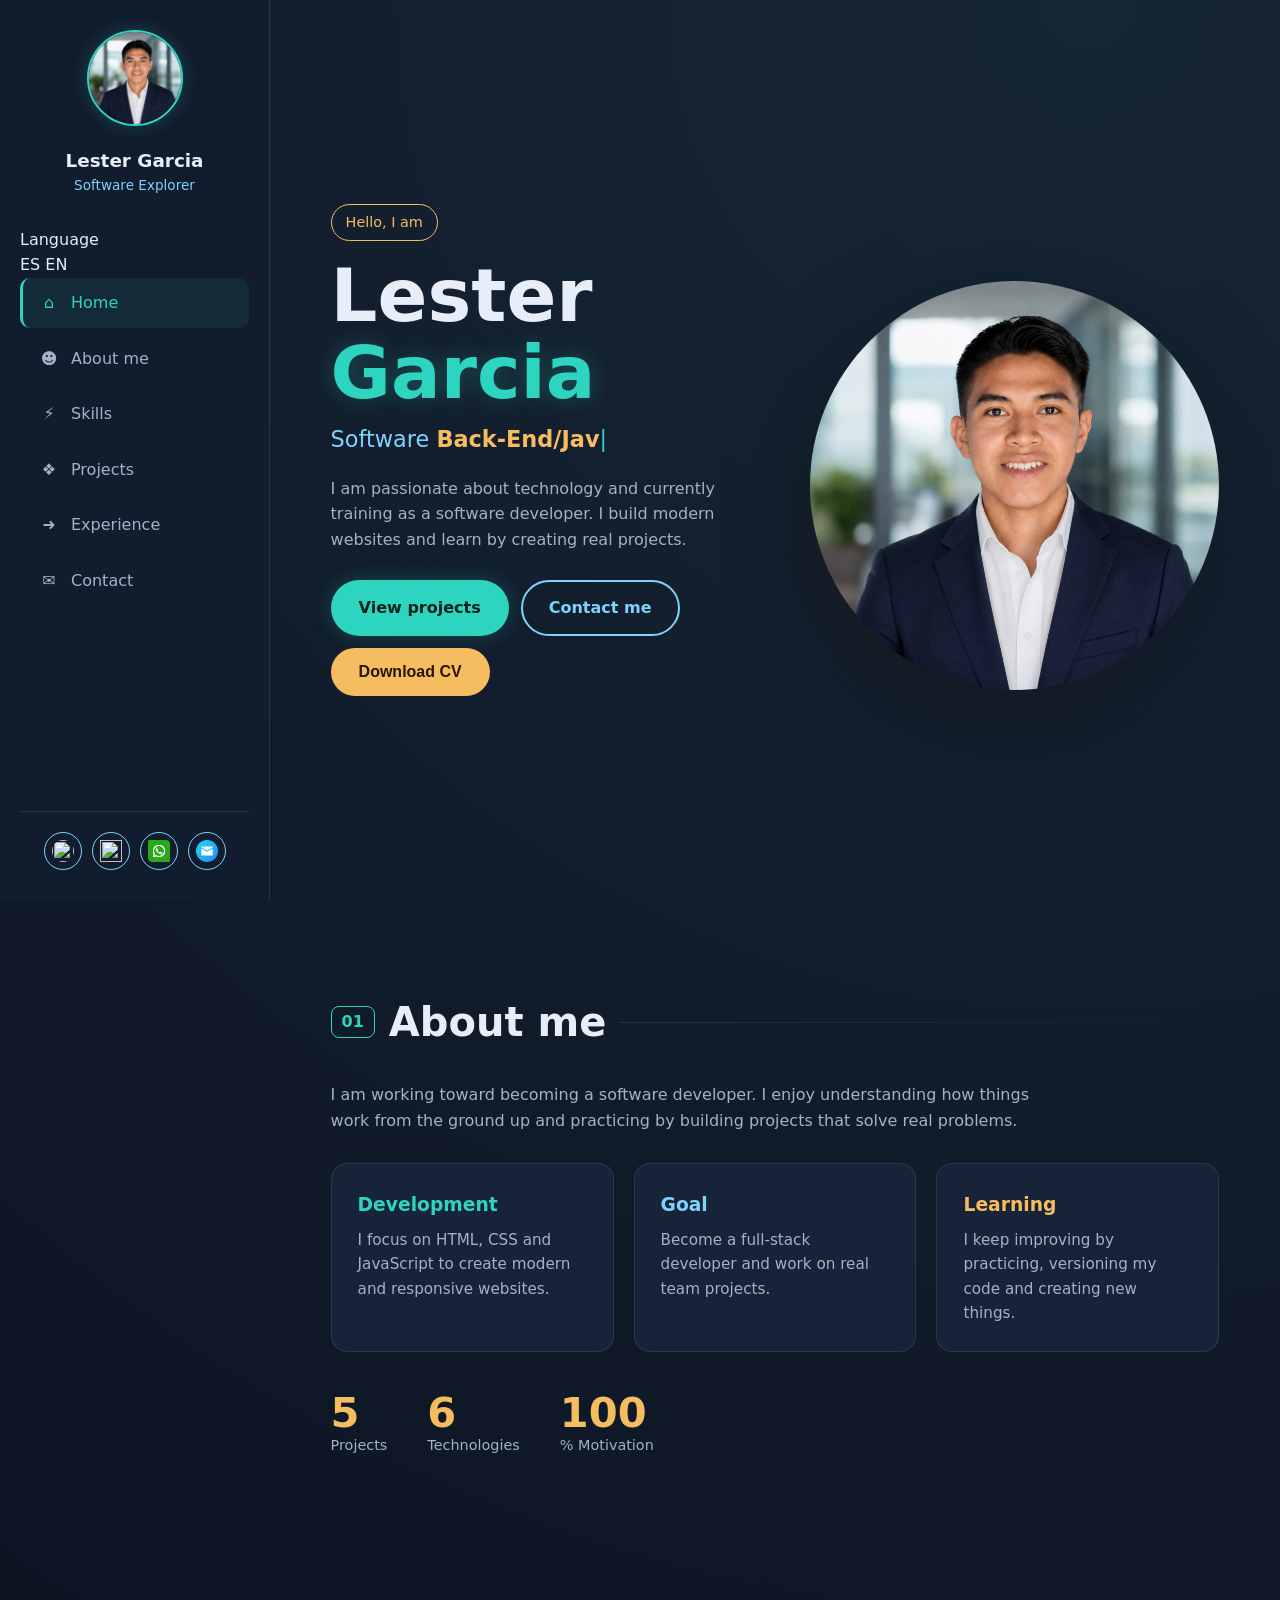
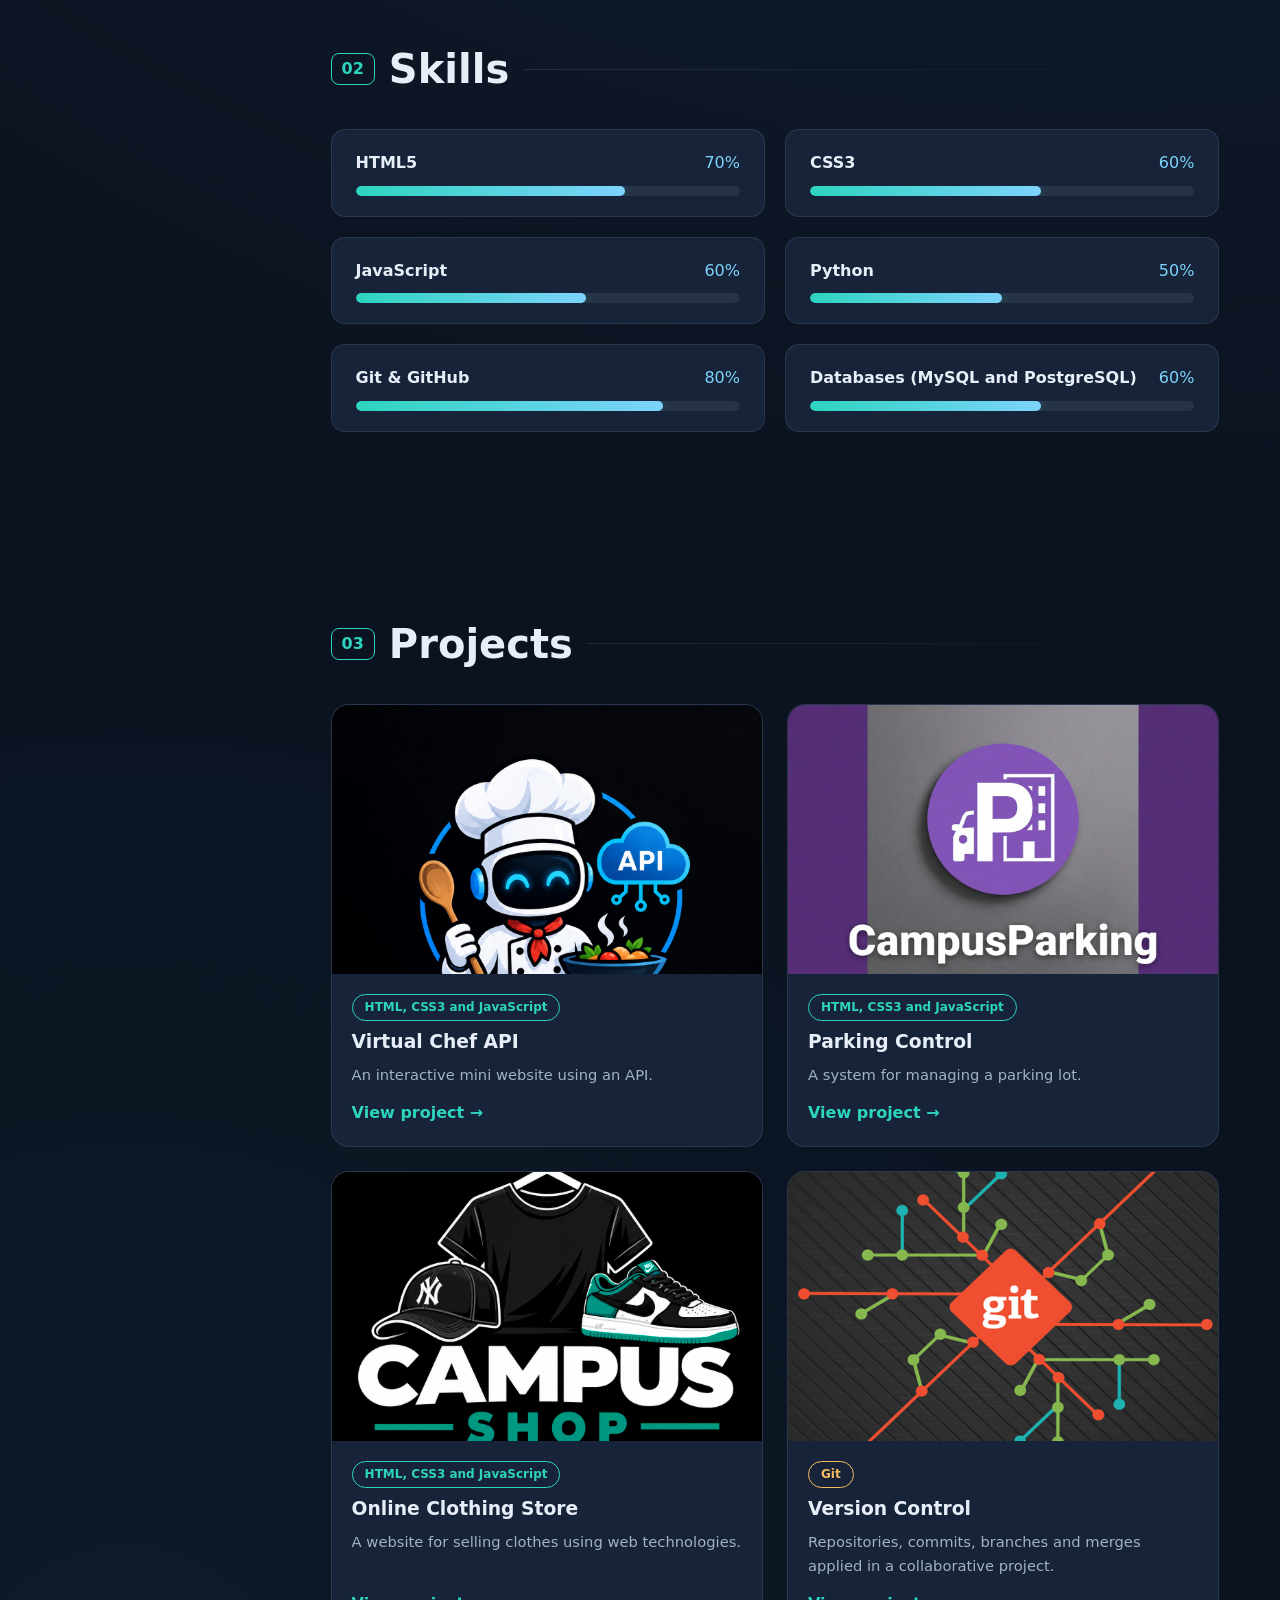
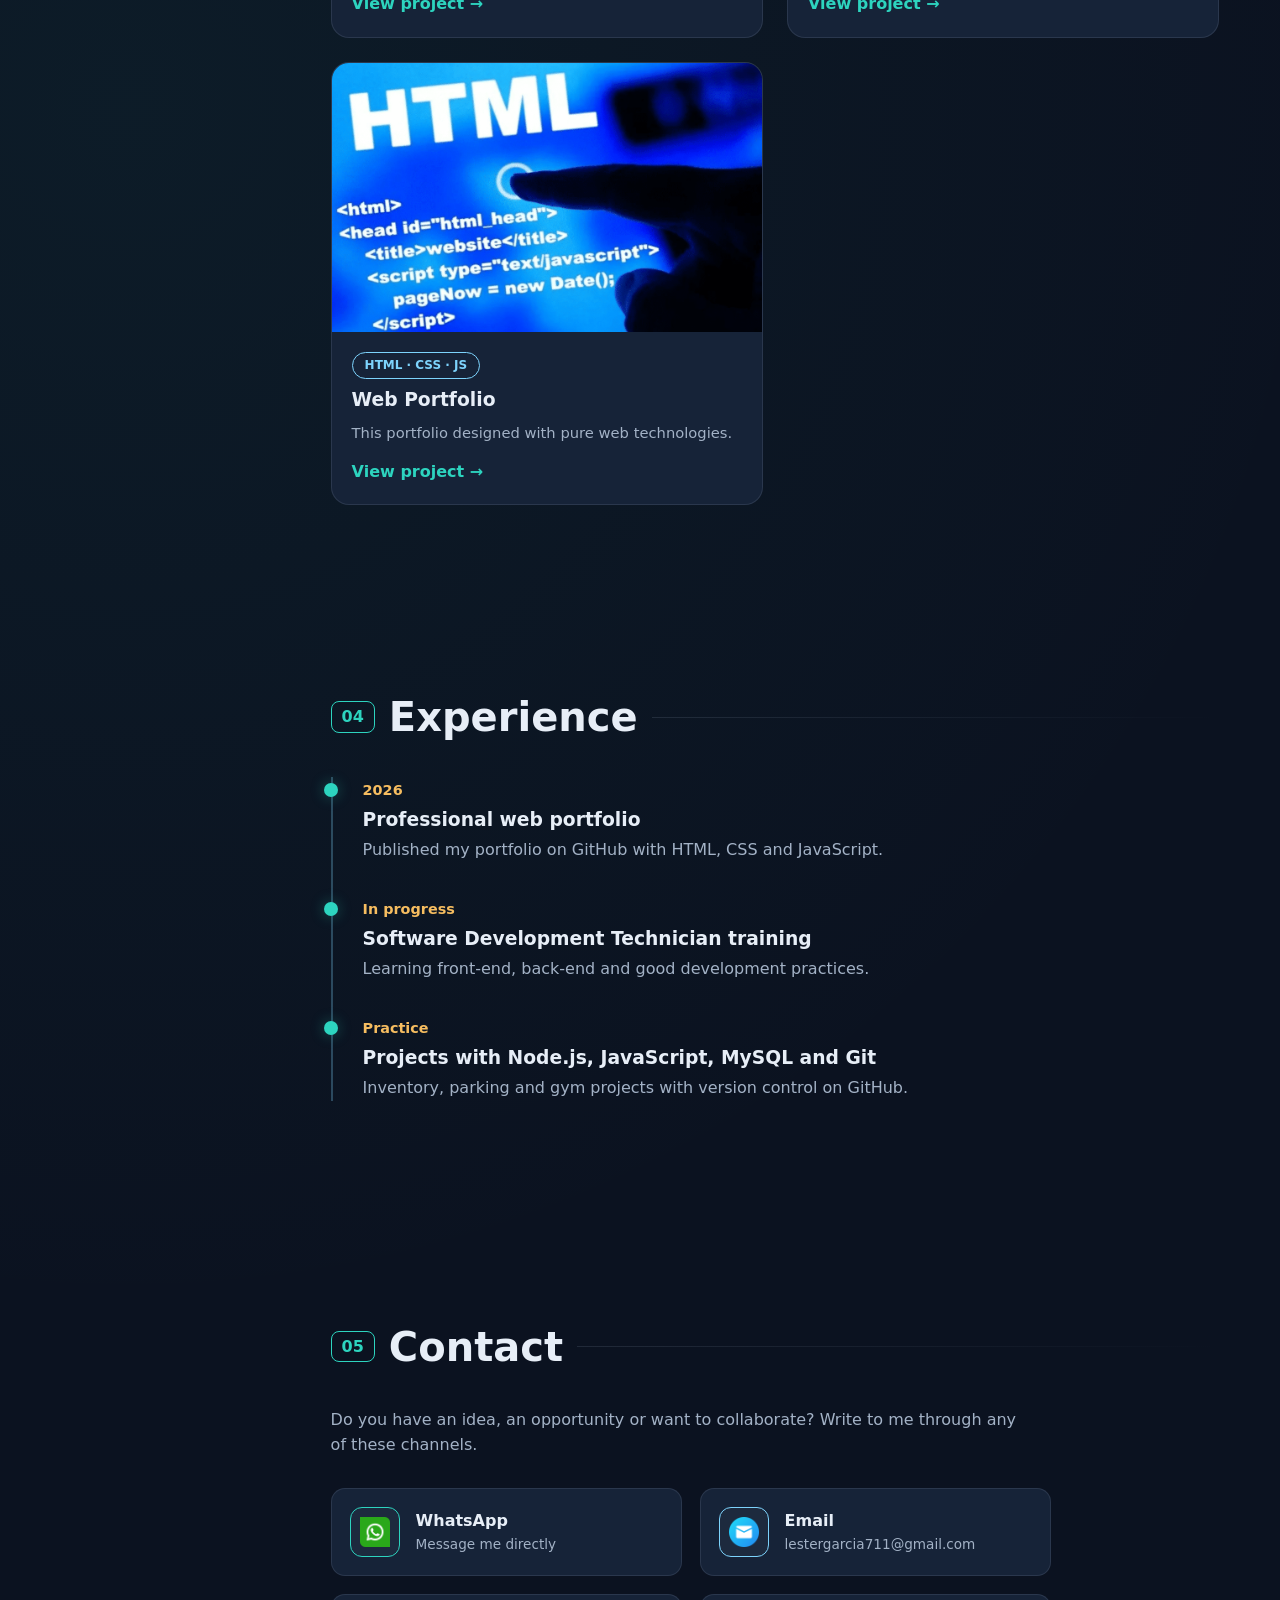
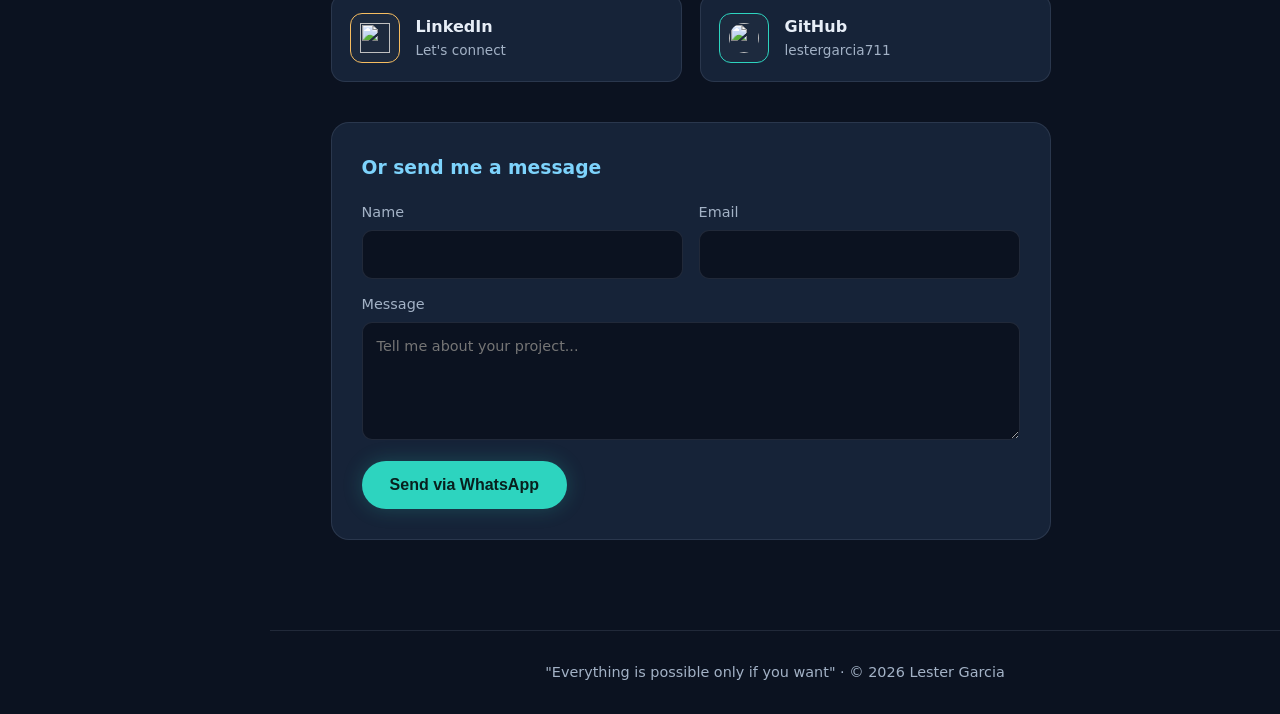
==== index-en.html @ 9b894c91 "feat: add English portfolio version" ====
<!DOCTYPE html>
<html lang="en">
<head>
  <meta charset="UTF-8">
  <meta name="viewport" content="width=device-width, initial-scale=1.0">
  <title>Lester Garcia | Software Developer</title>
  <meta name="description" content="Lester Garcia's portfolio: software developer in training. Projects with Python, HTML, CSS, JavaScript and Git.">
  <meta name="theme-color" content="#0b1220">
  <link rel="icon" href="data:image/svg+xml,<svg xmlns='http://www.w3.org/2000/svg' viewBox='0 0 100 100'><text y='.9em' font-size='90'>👨‍💻</text></svg>">
  <link rel="stylesheet" href="css/styles.css">
</head>
<body>

<!-- Mobile top bar -->
<div class="topbar">
  <strong>Lester<span>.</span>dev</strong>
  <button id="menuBtn" aria-label="Open menu" aria-expanded="false">☰</button>
</div>

<!-- Sidebar navigation -->
<aside class="sidebar" id="sidebar">
  <div class="brand">
    <img src="img/perfil.jpeg" alt="Lester Garcia">
    <h2>Lester Garcia</h2>
    <p>Software Explorer</p>
  </div>

  <!-- Allows visitors to switch between the Spanish and English versions -->
  <div class="language-switcher" aria-label="Language selector">
    <span class="language-label">Language</span>
    <div class="language-options">
      <a href="index.html">ES</a>
      <a href="index-en.html" aria-current="page">EN</a>
    </div>
  </div>

  <nav id="nav">
    <a href="#home"><i>⌂</i>Home</a>
    <a href="#about"><i>☻</i>About me</a>
    <a href="#skills"><i>⚡</i>Skills</a>
    <a href="#projects"><i>❖</i>Projects</a>
    <a href="#journey"><i>➜</i>Experience</a>
    <a href="#contact"><i>✉</i>Contact</a>
  </nav>

  <div class="side-social">
    <a data-link="gh" target="_blank" rel="noopener" aria-label="GitHub"><img src="img/github.png" alt=""></a>
    <a data-link="li" target="_blank" rel="noopener" aria-label="LinkedIn"><img src="img/linkedin.png" alt=""></a>
    <a data-link="wa" target="_blank" rel="noopener" aria-label="WhatsApp"><img src="img/whatsapp.png" alt=""></a>
    <a data-link="mail" aria-label="Email"><img src="img/email.png" alt=""></a>
  </div>
</aside>

<main>

<!-- Hero section -->
<section id="home" class="hero">
  <div class="hero-text reveal">
    <span class="tag">Hello, I am</span>
    <h1>Lester <em>Garcia</em></h1>
    <p class="role">Software <b id="typed"></b><span class="cursor">|</span></p>
    <p class="lead">I am passionate about technology and currently training as a software developer. I build modern websites and learn by creating real projects.</p>
    <div class="cta">
      <a href="#projects" class="btn btn-green">View projects</a>
      <a href="#contact" class="btn btn-ghost">Contact me</a>
      <button type="button" class="btn btn-orange" id="cvPreviewBtn">Download CV</button>
    </div>
  </div>
  <div class="hero-photo reveal">
    <div class="glow"></div>
    <img src="img/perfil.jpeg" alt="Photo of Lester Garcia">
  </div>
</section>

<!-- About section -->
<section id="about">
  <h2 class="title"><span>01</span> About me</h2>
  <p class="intro reveal">I am working toward becoming a software developer. I enjoy understanding how things work from the ground up and practicing by building projects that solve real problems.</p>
  <div class="cards">
    <article class="card reveal"><h3 class="g">Development</h3><p>I focus on HTML, CSS and JavaScript to create modern and responsive websites.</p></article>
    <article class="card reveal"><h3 class="b">Goal</h3><p>Become a full-stack developer and work on real team projects.</p></article>
    <article class="card reveal"><h3 class="o">Learning</h3><p>I keep improving by practicing, versioning my code and creating new things.</p></article>
  </div>
  <div class="stats reveal">
    <div><b data-count="5">0</b><span>Projects</span></div>
    <div><b data-count="6">0</b><span>Technologies</span></div>
    <div><b data-count="100">0</b><span>% Motivation</span></div>
  </div>
</section>

<!-- Skills section -->
<section id="skills">
  <h2 class="title"><span>02</span> Skills</h2>
  <div class="skills">
    <div class="skill reveal" data-level="70"><div class="s-top"><b>HTML5</b><span>70%</span></div><div class="bar"><i></i></div></div>
    <div class="skill reveal" data-level="60"><div class="s-top"><b>CSS3</b><span>60%</span></div><div class="bar"><i></i></div></div>
    <div class="skill reveal" data-level="60"><div class="s-top"><b>JavaScript</b><span>60%</span></div><div class="bar"><i></i></div></div>
    <div class="skill reveal" data-level="50"><div class="s-top"><b>Python</b><span>50%</span></div><div class="bar"><i></i></div></div>
    <div class="skill reveal" data-level="80"><div class="s-top"><b>Git &amp; GitHub</b><span>80%</span></div><div class="bar"><i></i></div></div>
    <div class="skill reveal" data-level="60"><div class="s-top"><b>Databases (MySQL and PostgreSQL)</b><span>60%</span></div><div class="bar"><i></i></div></div>
  </div>
</section>

<!-- Projects section -->
<section id="projects">
  <h2 class="title"><span>03</span> Projects</h2>
  <div class="projects">
    <a class="project project-featured reveal" href="https://chef-virtual-con-api.vercel.app/" target="_blank" rel="noopener">
      <div class="p-img"><img src="img/api-recetas.png" alt="Virtual chef connected to a recipe API" loading="lazy"></div>
      <div class="p-body"><span class="pill g">HTML, CSS3 and JavaScript</span><h3>Virtual Chef API</h3><p>An interactive mini website using an API.</p><em>View project →</em></div>
    </a>
    <a class="project reveal" href="https://sistema-campus-parking.vercel.app/" target="_blank" rel="noopener">
      <div class="p-img"><img src="img/campus-parking.png" alt="Parking management system" loading="lazy" style="filter:hue-rotate(60deg)"></div>
      <div class="p-body"><span class="pill g">HTML, CSS3 and JavaScript</span><h3>Parking Control</h3><p>A system for managing a parking lot.</p><em>View project →</em></div>
    </a>
    <a class="project reveal" href="https://campus-shop-online.vercel.app/" target="_blank" rel="noopener">
      <div class="p-img"><img src="img/campus-shop.png" alt="Online clothing store" loading="lazy" style="filter:hue-rotate(-50deg) saturate(1.3)"></div>
      <div class="p-body"><span class="pill g">HTML, CSS3 and JavaScript</span><h3>Online Clothing Store</h3><p>A website for selling clothes using web technologies.</p><em>View project →</em></div>
    </a>
    <a class="project reveal" href="https://github.com/lestergarcia711/campuslands-devs-lester/tree/dev" target="_blank" rel="noopener">
      <div class="p-img"><img src="img/GIT.png" alt="Git project" loading="lazy"></div>
      <div class="p-body"><span class="pill o">Git</span><h3>Version Control</h3><p>Repositories, commits, branches and merges applied in a collaborative project.</p><em>View project →</em></div>
    </a>
    <a class="project reveal" href="https://lestergarcia711.github.io/portafolio-profesional/" target="_blank" rel="noopener">
      <div class="p-img"><img src="img/html.png" alt="Portfolio built with HTML and CSS" loading="lazy"></div>
      <div class="p-body"><span class="pill b">HTML · CSS · JS</span><h3>Web Portfolio</h3><p>This portfolio designed with pure web technologies.</p><em>View project →</em></div>
    </a>
  </div>
</section>

<!-- Experience section -->
<section id="journey">
  <h2 class="title"><span>04</span> Experience</h2>
  <div class="timeline">
    <div class="t-item reveal"><b>2026</b><h3>Professional web portfolio</h3><p>Published my portfolio on GitHub with HTML, CSS and JavaScript.</p></div>
    <div class="t-item reveal"><b>In progress</b><h3>Software Development Technician training</h3><p>Learning front-end, back-end and good development practices.</p></div>
    <div class="t-item reveal"><b>Practice</b><h3>Projects with Node.js, JavaScript, MySQL and Git</h3><p>Inventory, parking and gym projects with version control on GitHub.</p></div>
  </div>
</section>

<!-- Contact section -->
<section id="contact">
  <h2 class="title"><span>05</span> Contact</h2>
  <p class="intro reveal">Do you have an idea, an opportunity or want to collaborate? Write to me through any of these channels.</p>
  <div class="contact-grid">
    <a class="c-card reveal" data-link="wa" target="_blank" rel="noopener"><i class="ic g"><img src="img/whatsapp.png" alt=""></i><div><b>WhatsApp</b><span>Message me directly</span></div></a>
    <a class="c-card reveal" data-link="mail"><i class="ic b"><img src="img/email.png" alt=""></i><div><b>Email</b><span id="mailTxt">lestergarcia711@gmail.com</span></div></a>
    <a class="c-card reveal" data-link="li" target="_blank" rel="noopener"><i class="ic o"><img src="img/linkedin.png" alt=""></i><div><b>LinkedIn</b><span>Let's connect</span></div></a>
    <a class="c-card reveal" data-link="gh" target="_blank" rel="noopener"><i class="ic g"><img src="img/github.png" alt=""></i><div><b>GitHub</b><span>lestergarcia711</span></div></a>
  </div>

  <form id="form" class="form reveal">
    <h3>Or send me a message</h3>
    <div class="row">
      <label>Name<input type="text" id="name" required></label>
      <label>Email<input type="email" id="email" required></label>
    </div>
    <label>Message<textarea id="msg" rows="4" required placeholder="Tell me about your project..."></textarea></label>
    <button class="btn btn-green" type="submit">Send via WhatsApp</button>
  </form>
</section>

</main>

<!-- English CV preview modal -->
<div class="cv-modal" id="cvModal" aria-hidden="true">
  <div class="cv-modal-backdrop" data-close="cvModal"></div>
  <div class="cv-modal-dialog" role="dialog" aria-modal="true" aria-labelledby="cvModalTitle">
    <div class="cv-modal-header">
      <h3 id="cvModalTitle">CV Preview</h3>
      <button type="button" class="cv-modal-close" id="cvCloseBtn" aria-label="Close preview">✕</button>
    </div>
    <iframe src="docs/CV-Lester-Garcia.pdf" title="Curriculum vitae preview" loading="lazy"></iframe>
    <div class="cv-modal-actions">
      <button type="button" class="btn btn-ghost" id="cvSecondaryCloseBtn">Close</button>
      <a href="docs/CV-Lester-Garcia.pdf" class="btn btn-orange" download>Download PDF</a>
    </div>
  </div>
</div>

<!-- Footer -->
<footer>
  <p>"Everything is possible only if you want" · © <span id="year"></span> Lester Garcia</p>
</footer>

<button id="toTop" aria-label="Back to top">↑</button>
<script src="js/main.js"></script>
</body>
</html>
---- css/styles.css ----
/* 1. Colores y valores reutilizables */
:root {
  --bg: #0b1220;
  --bg2: #111c2e;
  --card: #162338;
  --line: rgba(148, 163, 184, .16);
  --green: #2dd4bf;
  --blue: #7dd3fc;
  --orange: #f6bd60;
  --text: #e7eef7;
  --muted: #a3b2c6;
  --side: 270px;
}

/* 2. Reinicio y estructura general */
* {
  box-sizing: border-box;
  margin: 0;
  padding: 0;
}

html {
  scroll-behavior: smooth;
  scroll-padding-top: 20px;
}

body {
  background: var(--bg);
  background-image:
    radial-gradient(circle at 85% 0%, rgba(125, 211, 252, .10), transparent 40%),
    radial-gradient(circle at 10% 60%, rgba(45, 212, 191, .05), transparent 35%);
  color: var(--text);
  font-family: 'Segoe UI', system-ui, Arial, sans-serif;
  line-height: 1.6;
}

a {
  color: inherit;
  text-decoration: none;
}

main {
  margin-left: var(--side);
}

section {
  max-width: 1150px;
  margin: auto;
  padding: 90px 6%;
}

.g {
  color: var(--green);
}

.b {
  color: var(--blue);
}

.o {
  color: var(--orange);
}

/* 3. Barra lateral y navegación */
.sidebar {
  position: fixed;
  inset: 0 auto 0 0;
  z-index: 50;
  display: flex;
  flex-direction: column;
  width: var(--side);
  padding: 30px 20px;
  overflow-y: auto;
  background: var(--bg2);
  border-right: 1px solid var(--line);
}

.brand {
  margin-bottom: 30px;
  text-align: center;
}

.brand img {
  width: 96px;
  height: 96px;
  object-fit: cover;
  object-position: top;
  background: #1d2a40;
  border: 2px solid var(--green);
  border-radius: 50%;
  box-shadow: 0 0 18px rgba(45, 212, 191, .22);
}

.brand h2 {
  margin-top: 12px;
  font-size: 1.15rem;
}

.brand p {
  color: var(--blue);
  font-size: .85rem;
}

nav {
  display: flex;
  flex: 1;
  flex-direction: column;
  gap: 6px;
}

nav a {
  display: flex;
  align-items: center;
  gap: 12px;
  padding: 12px 16px;
  color: var(--muted);
  border-left: 3px solid transparent;
  border-radius: 10px;
  transition: .25s;
}

nav a i {
  width: 20px;
  font-style: normal;
  text-align: center;
}

nav a:hover {
  color: var(--text);
  background: rgba(125, 211, 252, .08);
}

nav a.active {
  color: var(--green);
  background: rgba(45, 212, 191, .08);
  border-left-color: var(--green);
}

.side-social {
  display: flex;
  justify-content: center;
  gap: 10px;
  padding-top: 20px;
  border-top: 1px solid var(--line);
}

.side-social a {
  display: grid;
  place-items: center;
  width: 38px;
  height: 38px;
  color: var(--blue);
  border: 1px solid var(--blue);
  border-radius: 50%;
  font-size: .8rem;
  font-weight: 700;
  transition: .25s;
}

.side-social img {
  width: 22px;
  height: 22px;
  object-fit: contain;
}

.side-social a[data-link="gh"] img,
.c-card[data-link="gh"] .ic img {
  border-radius: 50%;
}

.side-social a:hover {
  color: #08201e;
  background: var(--green);
  border-color: var(--green);
  box-shadow: 0 0 14px rgba(45, 212, 191, .28);
  transform: translateY(-3px);
}

.topbar {
  display: none;
}

/* 4. Portada */
.hero {
  display: grid;
  grid-template-columns: 1.1fr 1fr;
  align-items: center;
  gap: 30px;
  min-height: 100vh;
}

.tag {
  display: inline-block;
  padding: 6px 14px;
  color: var(--orange);
  border: 1px solid var(--orange);
  border-radius: 50px;
  font-size: .9rem;
}

.hero h1 {
  margin: 16px 0 10px;
  font-size: clamp(2.6rem, 6vw, 4.6rem);
  line-height: 1.05;
}

.hero h1 em {
  color: var(--green);
  font-style: normal;
  text-shadow: 0 0 22px rgba(45, 212, 191, .28);
}

.role {
  color: var(--blue);
  font-size: 1.4rem;
}

.role b {
  color: var(--orange);
}

.cursor {
  color: var(--green);
  animation: blink 1s steps(1) infinite;
}

.lead {
  max-width: 520px;
  margin: 18px 0 28px;
  color: var(--muted);
}

.cta {
  display: flex;
  flex-wrap: wrap;
  gap: 12px;
}

.btn {
  display: inline-block;
  padding: 13px 26px;
  border: 2px solid transparent;
  border-radius: 50px;
  font-size: 1rem;
  font-weight: 700;
  cursor: pointer;
  transition: .25s;
}

.btn:hover {
  transform: translateY(-3px);
}

.btn-green {
  color: #08201e;
  background: var(--green);
  box-shadow: 0 0 20px rgba(45, 212, 191, .22);
}

.btn-green:hover {
  box-shadow: 0 0 32px rgba(45, 212, 191, .36);
}

.btn-ghost {
  color: var(--blue);
  border-color: var(--blue);
}

.btn-ghost:hover {
  background: rgba(125, 211, 252, .12);
}

.btn-orange {
  color: #2a1300;
  background: var(--orange);
}

.btn-orange:hover {
  box-shadow: 0 0 24px rgba(246, 189, 96, .3);
}

.cv-modal {
  position: fixed;
  inset: 0;
  z-index: 100;
  display: none;
  place-items: center;
  padding: 24px;
}

.cv-modal.show {
  display: grid;
}

.cv-modal-backdrop {
  position: absolute;
  inset: 0;
  background: rgba(2, 6, 23, .8);
  backdrop-filter: blur(6px);
}

.cv-modal-dialog {
  position: relative;
  z-index: 1;
  width: min(960px, 100%);
  max-height: 90vh;
  padding: 18px 18px 16px;
  background: #0f172a;
  border: 1px solid var(--line);
  border-radius: 20px;
  box-shadow: 0 24px 60px rgba(0, 0, 0, .45);
}

.cv-modal-header {
  display: flex;
  align-items: center;
  justify-content: space-between;
  gap: 16px;
  margin-bottom: 14px;
}

.cv-modal-header h3 {
  color: var(--text);
  font-size: 1.2rem;
}

.cv-modal-close {
  display: grid;
  place-items: center;
  width: 38px;
  height: 38px;
  color: var(--text);
  background: transparent;
  border: 1px solid var(--line);
  border-radius: 50%;
  font-size: 1rem;
  cursor: pointer;
}

.cv-modal iframe {
  width: 100%;
  height: min(75vh, 760px);
  background: white;
  border: 0;
  border-radius: 12px;
}

.cv-modal-actions {
  display: flex;
  justify-content: flex-end;
  gap: 12px;
  margin-top: 16px;
}

.hero-photo {
  position: relative;
  display: flex;
  justify-content: center;
  align-items: flex-end;
  min-height: 480px;
}

.hero-photo img {
  position: relative;
  z-index: 2;
  width: 100%;
  max-width: 480px;
  filter: drop-shadow(0 20px 40px rgba(0, 0, 0, .5));
  animation: float 6s ease-in-out infinite;
  border-radius: 50%;
  object-fit: cover;
}

.glow {
  position: absolute;
  bottom: 6%;
  width: 78%;
  aspect-ratio: 1;
  background: conic-gradient(from 0deg, var(--green), var(--blue), var(--orange), var(--green));
  border-radius: 50%;
  filter: blur(46px);
  opacity: .28;
  animation: spin 14s linear infinite;
}

/* 5. Títulos y secciones de contenido */
.title {
  display: flex;
  align-items: center;
  gap: 14px;
  margin-bottom: 28px;
  font-size: clamp(1.8rem, 4vw, 2.5rem);
}

.title span {
  padding: 2px 10px;
  color: var(--green);
  border: 1px solid var(--green);
  border-radius: 8px;
  font-size: 1rem;
}

.title::after {
  flex: 1;
  height: 1px;
  background: linear-gradient(90deg, var(--line), transparent);
  content: "";
}

.intro {
  max-width: 700px;
  margin-bottom: 30px;
  color: var(--muted);
}

/* Sobre mí y estadísticas */
.cards {
  display: grid;
  grid-template-columns: repeat(auto-fit, minmax(220px, 1fr));
  gap: 20px;
}

.card {
  padding: 26px;
  background: var(--card);
  border: 1px solid var(--line);
  border-radius: 16px;
  transition: .3s;
}

.card:hover {
  border-color: var(--blue);
  box-shadow: 0 10px 30px rgba(125, 211, 252, .10);
  transform: translateY(-6px);
}

.card h3 {
  margin-bottom: 8px;
}

.card p {
  color: var(--muted);
  font-size: .95rem;
}

.stats {
  display: flex;
  flex-wrap: wrap;
  gap: 40px;
  margin-top: 40px;
}

.stats div {
  display: flex;
  flex-direction: column;
}

.stats b {
  color: var(--orange);
  font-size: 2.6rem;
  line-height: 1;
}

.stats span {
  color: var(--muted);
  font-size: .9rem;
}

/* Habilidades y barras de progreso */
.skills {
  display: grid;
  grid-template-columns: repeat(auto-fit, minmax(300px, 1fr));
  gap: 20px;
}

.skill {
  padding: 20px 24px;
  background: var(--card);
  border: 1px solid var(--line);
  border-radius: 14px;
}

.s-top {
  display: flex;
  justify-content: space-between;
  margin-bottom: 10px;
}

.s-top span {
  color: var(--blue);
}

.bar {
  height: 10px;
  overflow: hidden;
  background: rgba(255, 255, 255, .07);
  border-radius: 10px;
}

.bar i {
  display: block;
  width: 0;
  height: 100%;
  background: linear-gradient(90deg, var(--green), var(--blue));
  border-radius: 10px;
  box-shadow: 0 0 12px rgba(45, 212, 191, .28);
  transition: width 1.4s cubic-bezier(.2, .8, .2, 1);
}

/* Proyectos */
.projects {
  display: grid;
  grid-template-columns: repeat(auto-fill, minmax(300px, 1fr));
  gap: 24px;
}

.project {
  display: flex;
  flex-direction: column;
  overflow: hidden;
  background: var(--card);
  border: 1px solid var(--line);
  border-radius: 18px;
  transition: .3s;
}

.project:hover {
  border-color: var(--green);
  box-shadow: 0 14px 36px rgba(45, 212, 191, .12);
  transform: translateY(-8px);
}

.p-img {
  aspect-ratio: 16 / 10;
  overflow: hidden;
  background: #000;
}

.p-img img {
  width: 100%;
  height: 100%;
  object-fit: cover;
  transition: transform .5s;
}

.project-featured .p-img {
  display: grid;
  place-items: center;
  background: radial-gradient(circle, rgba(0, 149, 255, .18), #050b16 72%);
}

.project-featured .p-img img {
  object-fit: contain;
}

.project:hover .p-img img {
  transform: scale(1.08);
}

.p-body {
  display: flex;
  flex: 1;
  flex-direction: column;
  gap: 6px;
  padding: 20px;
}

.p-body p {
  flex: 1;
  color: var(--muted);
  font-size: .92rem;
}

.p-body em {
  margin-top: 8px;
  color: var(--green);
  font-style: normal;
  font-weight: 700;
}

.pill {
  align-self: flex-start;
  padding: 3px 12px;
  border: 1px solid currentColor;
  border-radius: 50px;
  font-size: .75rem;
  font-weight: 700;
}

/* Trayectoria */
.timeline {
  position: relative;
  padding-left: 30px;
  border-left: 2px solid rgba(125, 211, 252, .28);
}

.t-item {
  position: relative;
  margin-bottom: 34px;
}

.t-item::before {
  position: absolute;
  top: 6px;
  left: -39px;
  width: 14px;
  height: 14px;
  background: var(--green);
  border-radius: 50%;
  box-shadow: 0 0 14px rgba(45, 212, 191, .34);
  content: "";
}

.t-item b {
  color: var(--orange);
  font-size: .9rem;
}

.t-item h3 {
  margin: 2px 0;
}

.t-item p {
  color: var(--muted);
}

/* 6. Contacto y formulario */
.contact-grid {
  display: grid;
  grid-template-columns: repeat(auto-fit, minmax(280px, 1fr));
  max-width: 720px;
  gap: 18px;
  margin-bottom: 40px;
}

.c-card {
  display: flex;
  align-items: center;
  gap: 16px;
  padding: 18px;
  background: var(--card);
  border: 1px solid var(--line);
  border-radius: 14px;
  cursor: pointer;
  transition: .3s;
}

.c-card:hover {
  border-color: var(--blue);
  transform: translateY(-5px);
}

.c-card span {
  display: block;
  color: var(--muted);
  font-size: .85rem;
  word-break: break-all;
}

.ic {
  display: grid;
  flex: none;
  place-items: center;
  width: 50px;
  height: 50px;
  background: rgba(255, 255, 255, .03);
  border: 1px solid currentColor;
  border-radius: 12px;
  font-style: normal;
  font-weight: 800;
}

.ic img {
  width: 30px;
  height: 30px;
  object-fit: contain;
}

.form {
  max-width: 720px;
  padding: 30px;
  background: var(--card);
  border: 1px solid var(--line);
  border-radius: 18px;
}

.form h3 {
  margin-bottom: 18px;
  color: var(--blue);
}

.row {
  display: grid;
  grid-template-columns: 1fr 1fr;
  gap: 16px;
}

label {
  display: block;
  margin-bottom: 14px;
  color: var(--muted);
  font-size: .9rem;
}

input,
textarea {
  width: 100%;
  margin-top: 6px;
  padding: 12px 14px;
  color: var(--text);
  background: var(--bg);
  border: 1px solid var(--line);
  border-radius: 10px;
  font: inherit;
  transition: .25s;
}

input:focus,
textarea:focus {
  outline: none;
  border-color: var(--green);
  box-shadow: 0 0 0 3px rgba(45, 212, 191, .14);
}

/* 7. Pie de página y botón volver arriba */
footer {
  margin-left: var(--side);
  padding: 30px;
  color: var(--muted);
  border-top: 1px solid var(--line);
  font-size: .9rem;
  text-align: center;
}

#toTop {
  position: fixed;
  z-index: 40;
  right: 22px;
  bottom: 22px;
  width: 46px;
  height: 46px;
  color: #30230b;
  background: var(--orange);
  border: none;
  border-radius: 50%;
  font-size: 1.2rem;
  font-weight: 800;
  cursor: pointer;
  opacity: 0;
  pointer-events: none;
  transition: .3s;
}

#toTop.show {
  opacity: 1;
  pointer-events: auto;
}

/* 8. Animaciones y efectos de entrada */
.reveal {
  opacity: 0;
  transform: translateY(30px);
  transition: opacity .7s, transform .7s;
}

.reveal.in {
  opacity: 1;
  transform: none;
}

@keyframes blink {
  50% {
    opacity: 0;
  }
}

@keyframes spin {
  to {
    transform: rotate(360deg);
  }
}

@keyframes float {
  50% {
    transform: translateY(-12px);
  }
}

/* 9. Ajustes para pantallas pequeñas */
@media (max-width: 900px) {
  main,
  footer {
    margin-left: 0;
  }

  .topbar {
    position: fixed;
    z-index: 60;
    top: 0;
    right: 0;
    left: 0;
    display: flex;
    align-items: center;
    justify-content: space-between;
    height: 58px;
    padding: 0 20px;
    background: var(--bg2);
    border-bottom: 1px solid var(--line);
  }

  .topbar span {
    color: var(--green);
  }

  #menuBtn {
    width: 40px;
    height: 40px;
    color: var(--green);
    background: none;
    border: 1px solid var(--green);
    border-radius: 10px;
    font-size: 1.3rem;
    cursor: pointer;
  }

  .sidebar {
    padding-top: 80px;
    transform: translateX(-100%);
    transition: .35s;
  }

  .sidebar.open {
    box-shadow: 0 0 0 100vmax rgba(2, 6, 12, .68);
    transform: none;
  }

  main {
    padding-top: 58px;
  }

  .hero {
    grid-template-columns: 1fr;
    padding-top: 40px;
    text-align: center;
  }

  .hero-photo {
    order: -1;
    min-height: 340px;
  }

  .hero-photo img {
    max-width: 340px;
  }

  .lead {
    margin-inline: auto;
  }

  .cta {
    justify-content: center;
  }

  .row {
    grid-template-columns: 1fr;
  }
}

/* Respeta la preferencia del usuario por menos movimiento. */
@media (prefers-reduced-motion: reduce) {
  * {
    animation: none !important;
    transition: none !important;
  }

  .reveal {
    opacity: 1;
    transform: none;
  }
}
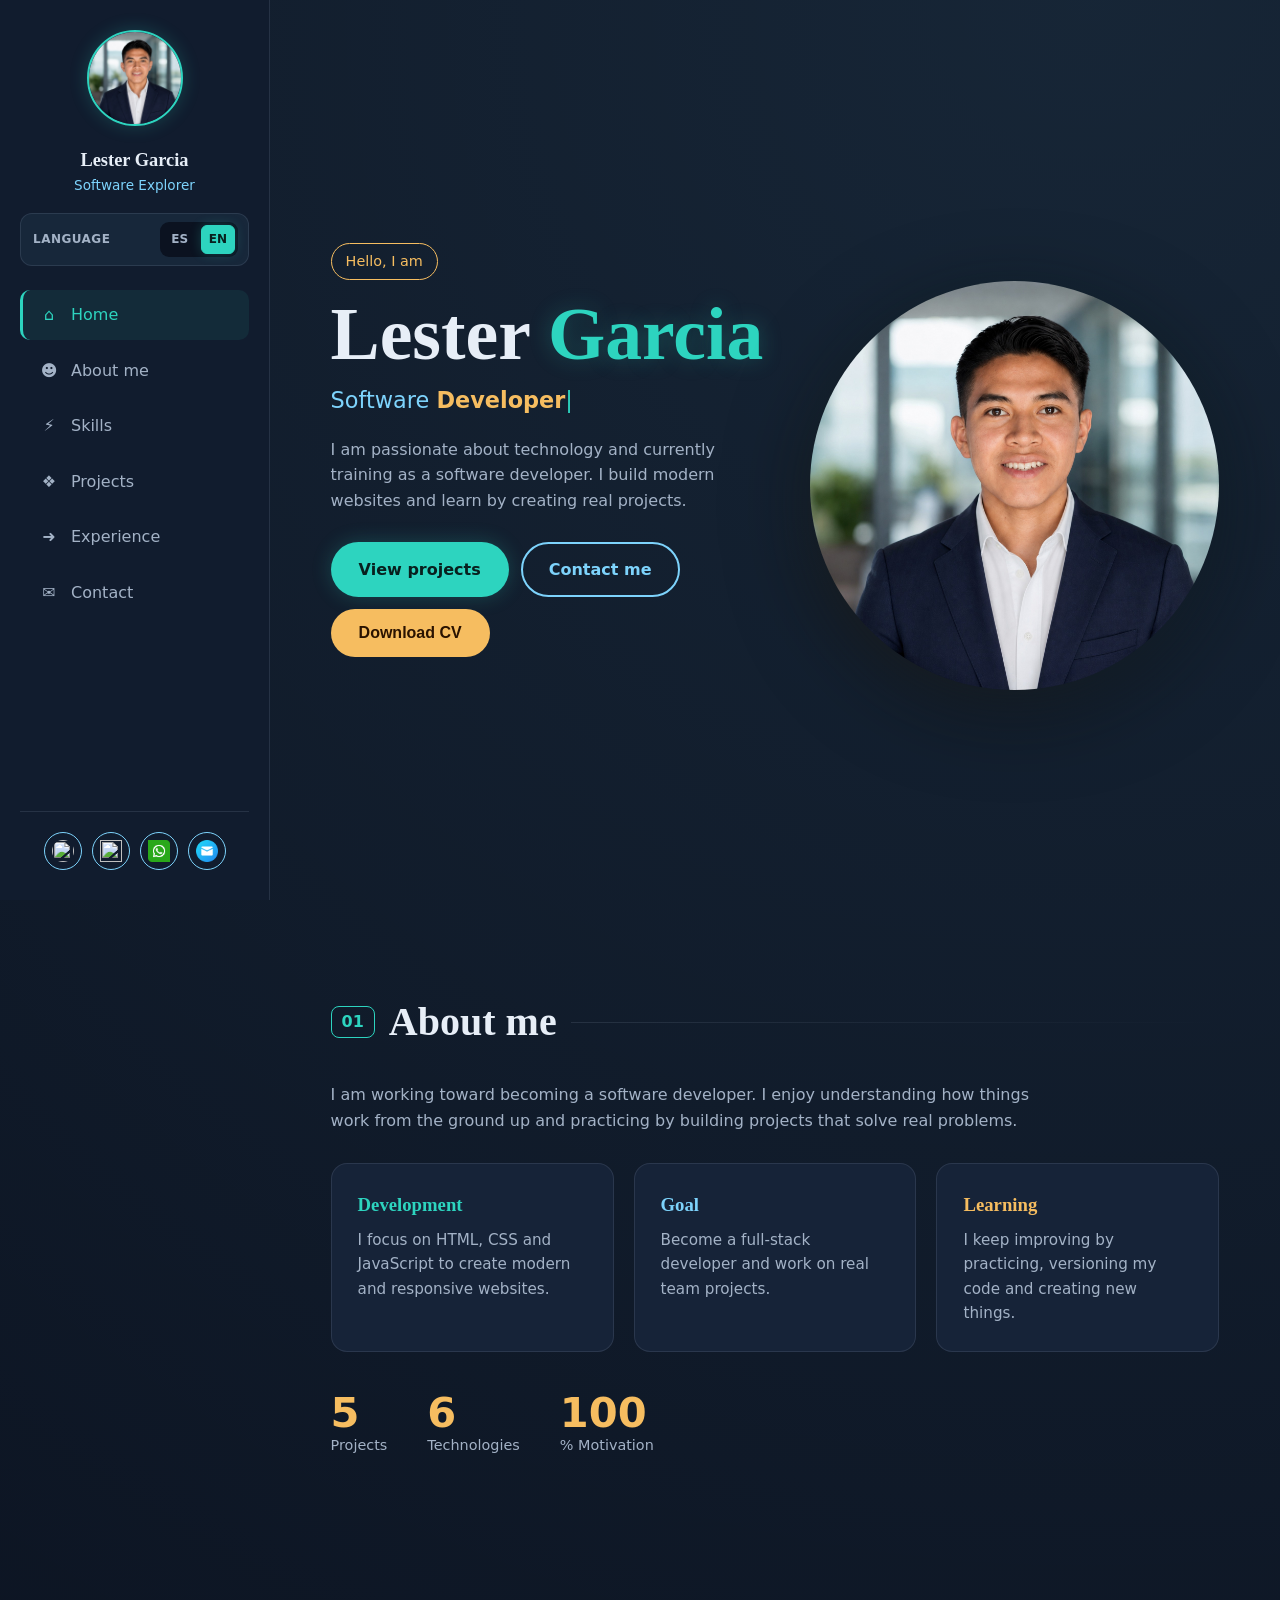
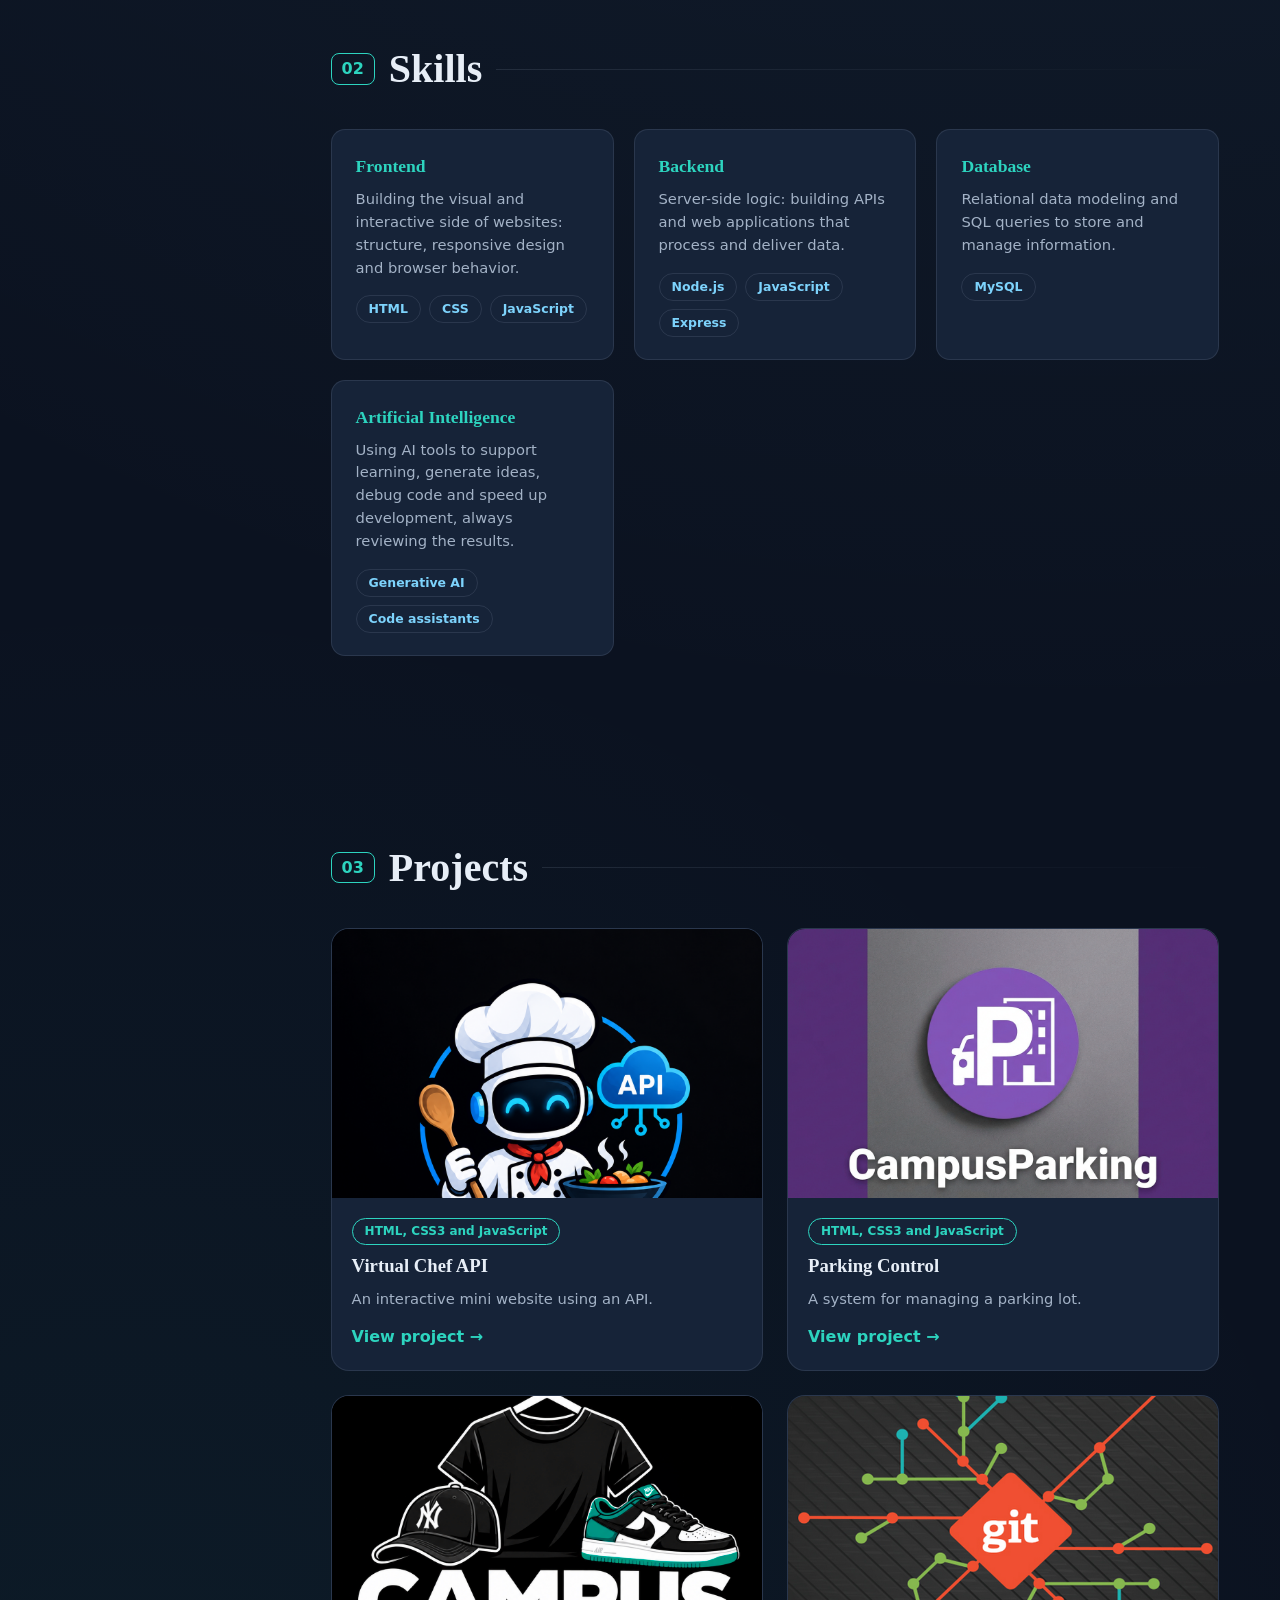
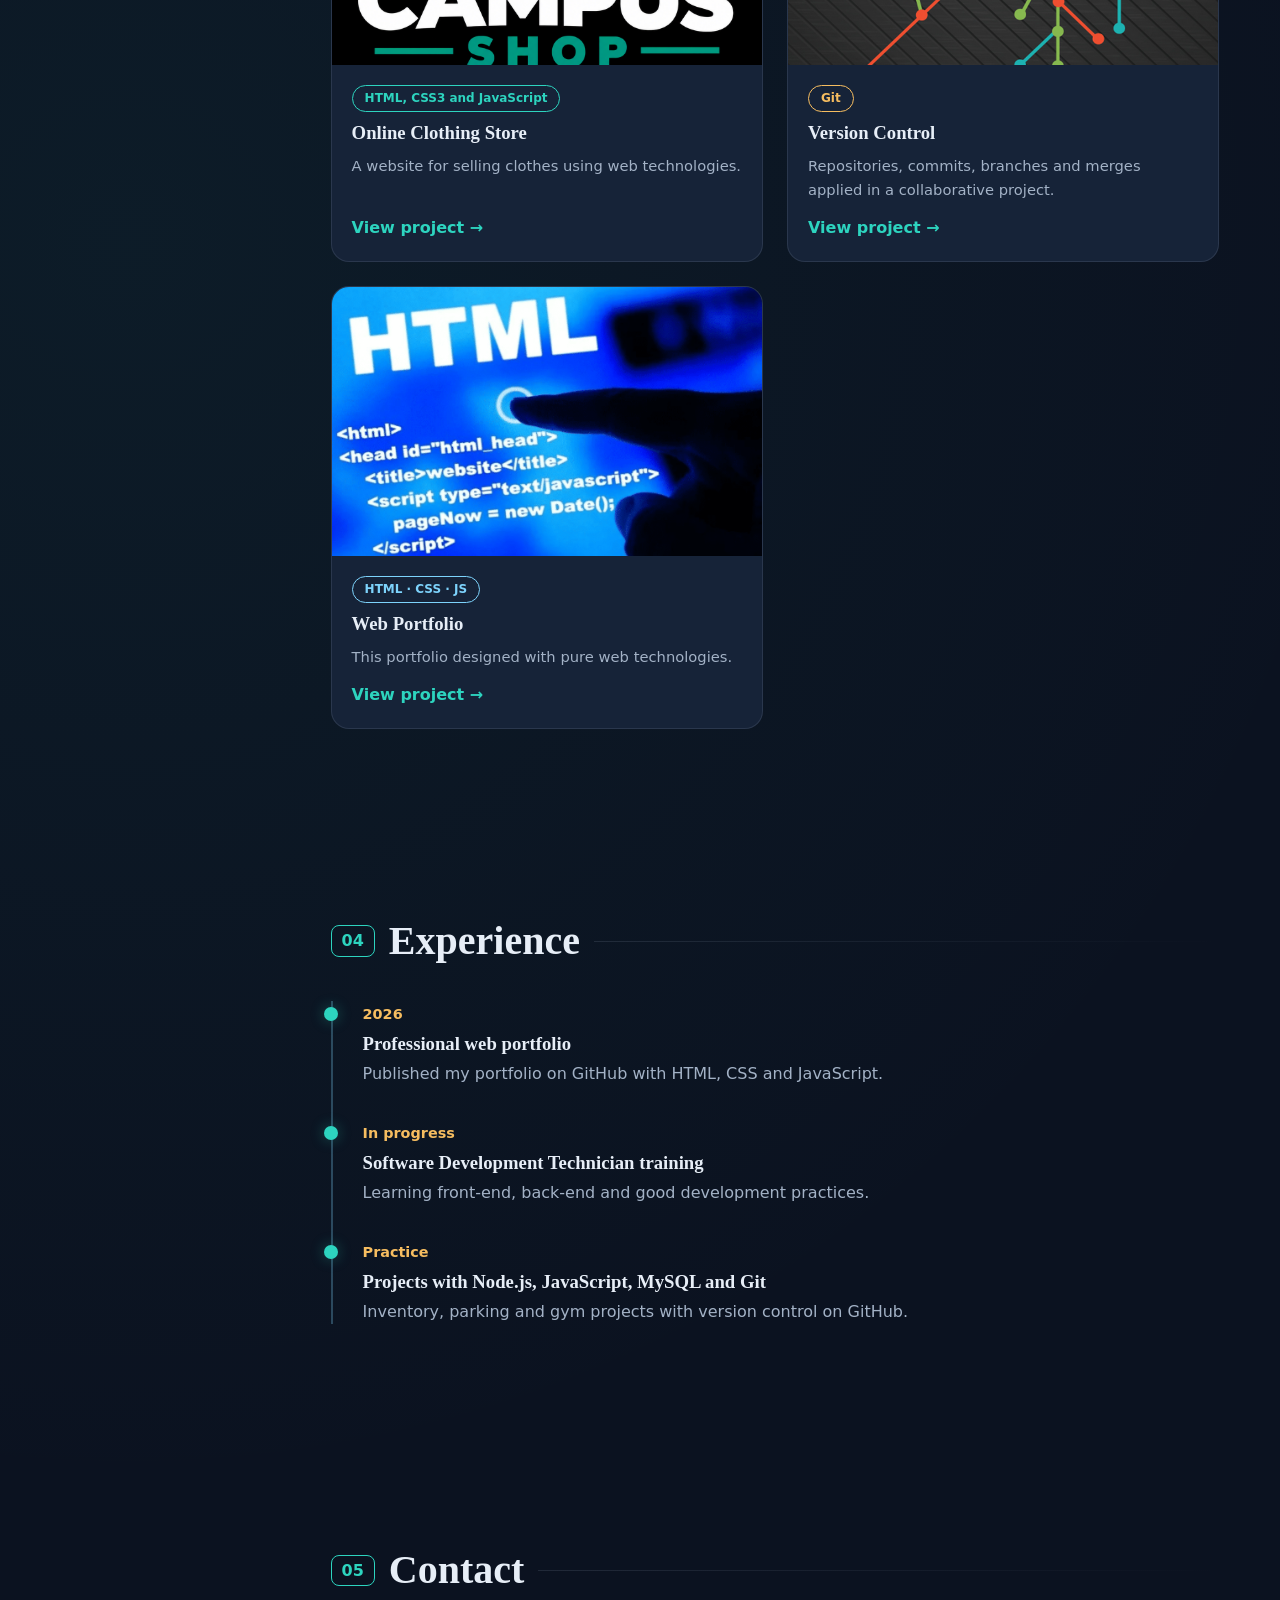
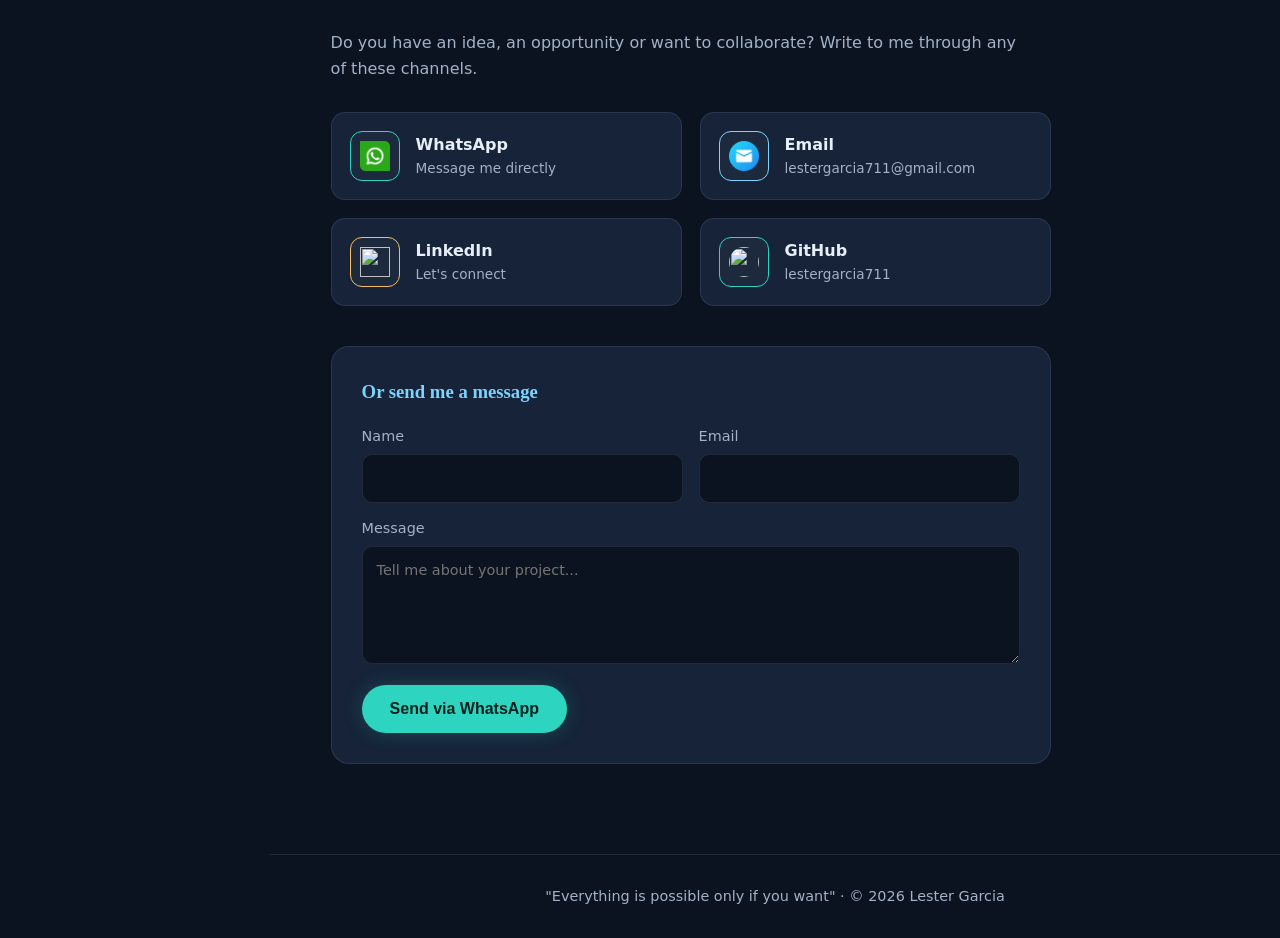
==== commit ff99dcd7: "feat: replace skill bars with category cards" ====
--- a/index-en.html
+++ b/index-en.html
@@ -92,12 +92,10 @@
 <section id="skills">
   <h2 class="title"><span>02</span> Skills</h2>
   <div class="skills">
-    <div class="skill reveal" data-level="70"><div class="s-top"><b>HTML5</b><span>70%</span></div><div class="bar"><i></i></div></div>
-    <div class="skill reveal" data-level="60"><div class="s-top"><b>CSS3</b><span>60%</span></div><div class="bar"><i></i></div></div>
-    <div class="skill reveal" data-level="60"><div class="s-top"><b>JavaScript</b><span>60%</span></div><div class="bar"><i></i></div></div>
-    <div class="skill reveal" data-level="50"><div class="s-top"><b>Python</b><span>50%</span></div><div class="bar"><i></i></div></div>
-    <div class="skill reveal" data-level="80"><div class="s-top"><b>Git &amp; GitHub</b><span>80%</span></div><div class="bar"><i></i></div></div>
-    <div class="skill reveal" data-level="60"><div class="s-top"><b>Databases (MySQL and PostgreSQL)</b><span>60%</span></div><div class="bar"><i></i></div></div>
+    <div class="skill reveal"><h3>Frontend</h3><p>Building the visual and interactive side of websites: structure, responsive design and browser behavior.</p><div class="tags"><span>HTML</span><span>CSS</span><span>JavaScript</span></div></div>
+    <div class="skill reveal"><h3>Backend</h3><p>Server-side logic: building APIs and web applications that process and deliver data.</p><div class="tags"><span>Node.js</span><span>JavaScript</span><span>Express</span></div></div>
+    <div class="skill reveal"><h3>Database</h3><p>Relational data modeling and SQL queries to store and manage information.</p><div class="tags"><span>MySQL</span></div></div>
+    <div class="skill reveal"><h3>Artificial Intelligence</h3><p>Using AI tools to support learning, generate ideas, debug code and speed up development, always reviewing the results.</p><div class="tags"><span>Generative AI</span><span>Code assistants</span></div></div>
   </div>
 </section>
 
--- a/css/styles.css
+++ b/css/styles.css
@@ -24,6 +24,20 @@
   scroll-padding-top: 20px;
 }
 
+@font-face {
+  font-family: 'Redaction 10';
+  src: url('../fonts/Redaction10-Regular.otf') format('opentype');
+  font-weight: 400;
+  font-display: swap;
+}
+
+@font-face {
+  font-family: 'Redaction 10';
+  src: url('../fonts/Redaction10-Bold.otf') format('opentype');
+  font-weight: 700;
+  font-display: swap;
+}
+
 body {
   background: var(--bg);
   background-image:
@@ -32,6 +46,10 @@
   color: var(--text);
   font-family: 'Segoe UI', system-ui, Arial, sans-serif;
   line-height: 1.6;
+}
+
+h1, h2, h3 {
+  font-family: 'Redaction 10', Georgia, serif;
 }
 
 a {
@@ -99,6 +117,59 @@
 .brand p {
   color: var(--blue);
   font-size: .85rem;
+}
+
+/* Presenta el selector de idioma debajo de la identidad del portafolio */
+.language-switcher {
+  display: flex;
+  justify-content: space-between;
+  align-items: center;
+  margin: -14px 0 24px;
+  padding: 8px 10px 8px 12px;
+  background: rgba(125, 211, 252, .06);
+  border: 1px solid var(--line);
+  border-radius: 12px;
+}
+
+.language-label {
+  color: var(--muted);
+  font-size: .75rem;
+  font-weight: 700;
+  letter-spacing: .04em;
+  text-transform: uppercase;
+}
+
+.language-options {
+  display: flex;
+  gap: 4px;
+  padding: 3px;
+  background: var(--bg);
+  border-radius: 9px;
+}
+
+.language-options a {
+  min-width: 34px;
+  padding: 4px 7px;
+  color: var(--muted);
+  border: 1px solid transparent;
+  border-radius: 6px;
+  font-size: .75rem;
+  font-weight: 800;
+  text-align: center;
+  transition: .25s;
+}
+
+.language-options a:hover {
+  color: var(--text);
+  border-color: var(--blue);
+  transform: translateY(-1px);
+}
+
+.language-options a[aria-current="page"] {
+  color: #08201e;
+  background: var(--green);
+  border-color: var(--green);
+  box-shadow: 0 0 12px rgba(45, 212, 191, .24);
 }
 
 nav {
@@ -393,6 +464,7 @@
 }
 
 .title span {
+  font-family: 'Segoe UI', system-ui, Arial, sans-serif;
   padding: 2px 10px;
   color: var(--green);
   border: 1px solid var(--green);
@@ -466,45 +538,52 @@
   font-size: .9rem;
 }
 
-/* Habilidades y barras de progreso */
+/* Habilidades (tarjetas) */
 .skills {
   display: grid;
-  grid-template-columns: repeat(auto-fit, minmax(300px, 1fr));
+  grid-template-columns: repeat(auto-fit, minmax(280px, 1fr));
   gap: 20px;
 }
 
 .skill {
-  padding: 20px 24px;
+  padding: 22px 24px;
   background: var(--card);
   border: 1px solid var(--line);
   border-radius: 14px;
-}
-
-.s-top {
-  display: flex;
-  justify-content: space-between;
-  margin-bottom: 10px;
-}
-
-.s-top span {
+  transition: transform .25s, border-color .25s;
+}
+
+.skill:hover {
+  transform: translateY(-4px);
+  border-color: var(--green);
+}
+
+.skill h3 {
+  margin-bottom: 8px;
+  color: var(--green);
+  font-size: 1.1rem;
+}
+
+.skill p {
+  color: var(--muted);
+  font-size: .92rem;
+  line-height: 1.55;
+}
+
+.skill .tags {
+  display: flex;
+  flex-wrap: wrap;
+  gap: 8px;
+  margin-top: 16px;
+}
+
+.skill .tags span {
+  padding: 3px 12px;
   color: var(--blue);
-}
-
-.bar {
-  height: 10px;
-  overflow: hidden;
-  background: rgba(255, 255, 255, .07);
-  border-radius: 10px;
-}
-
-.bar i {
-  display: block;
-  width: 0;
-  height: 100%;
-  background: linear-gradient(90deg, var(--green), var(--blue));
-  border-radius: 10px;
-  box-shadow: 0 0 12px rgba(45, 212, 191, .28);
-  transition: width 1.4s cubic-bezier(.2, .8, .2, 1);
+  border: 1px solid var(--line);
+  border-radius: 50px;
+  font-size: .78rem;
+  font-weight: 700;
 }
 
 /* Proyectos */
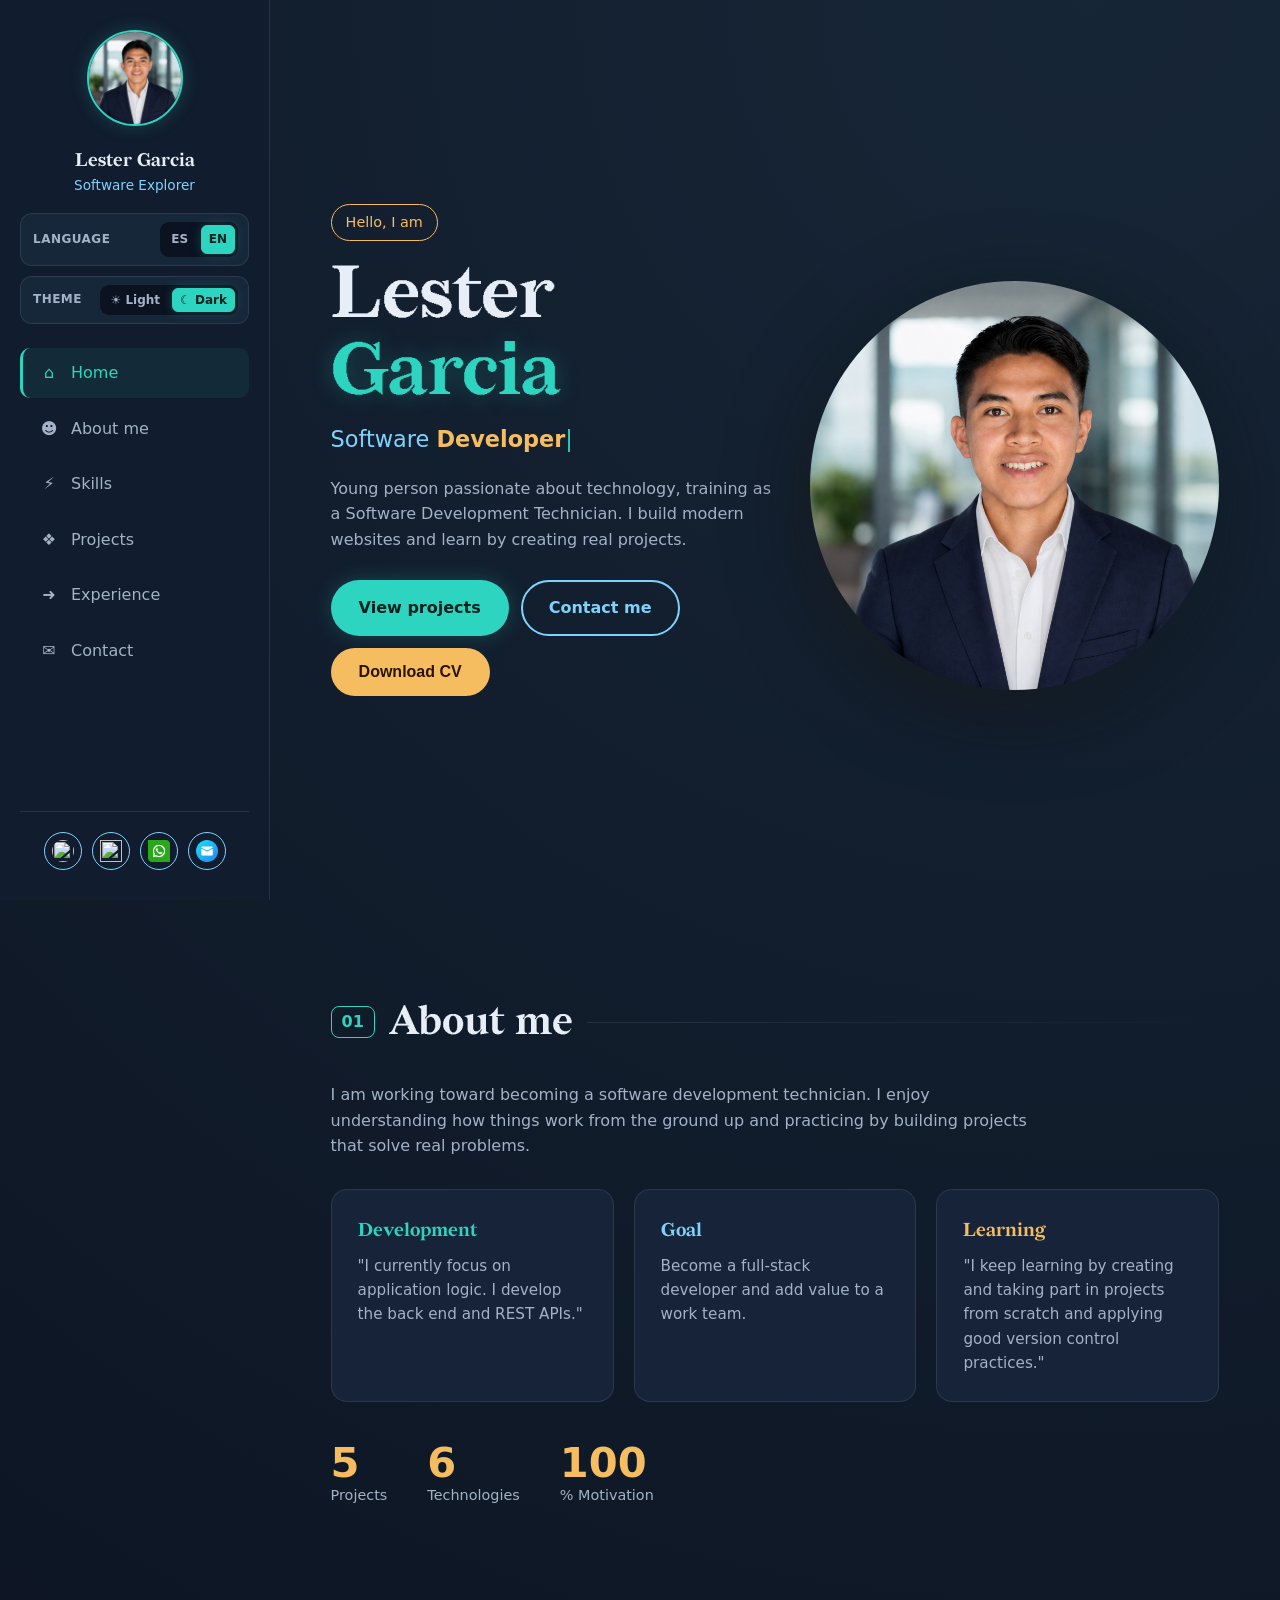
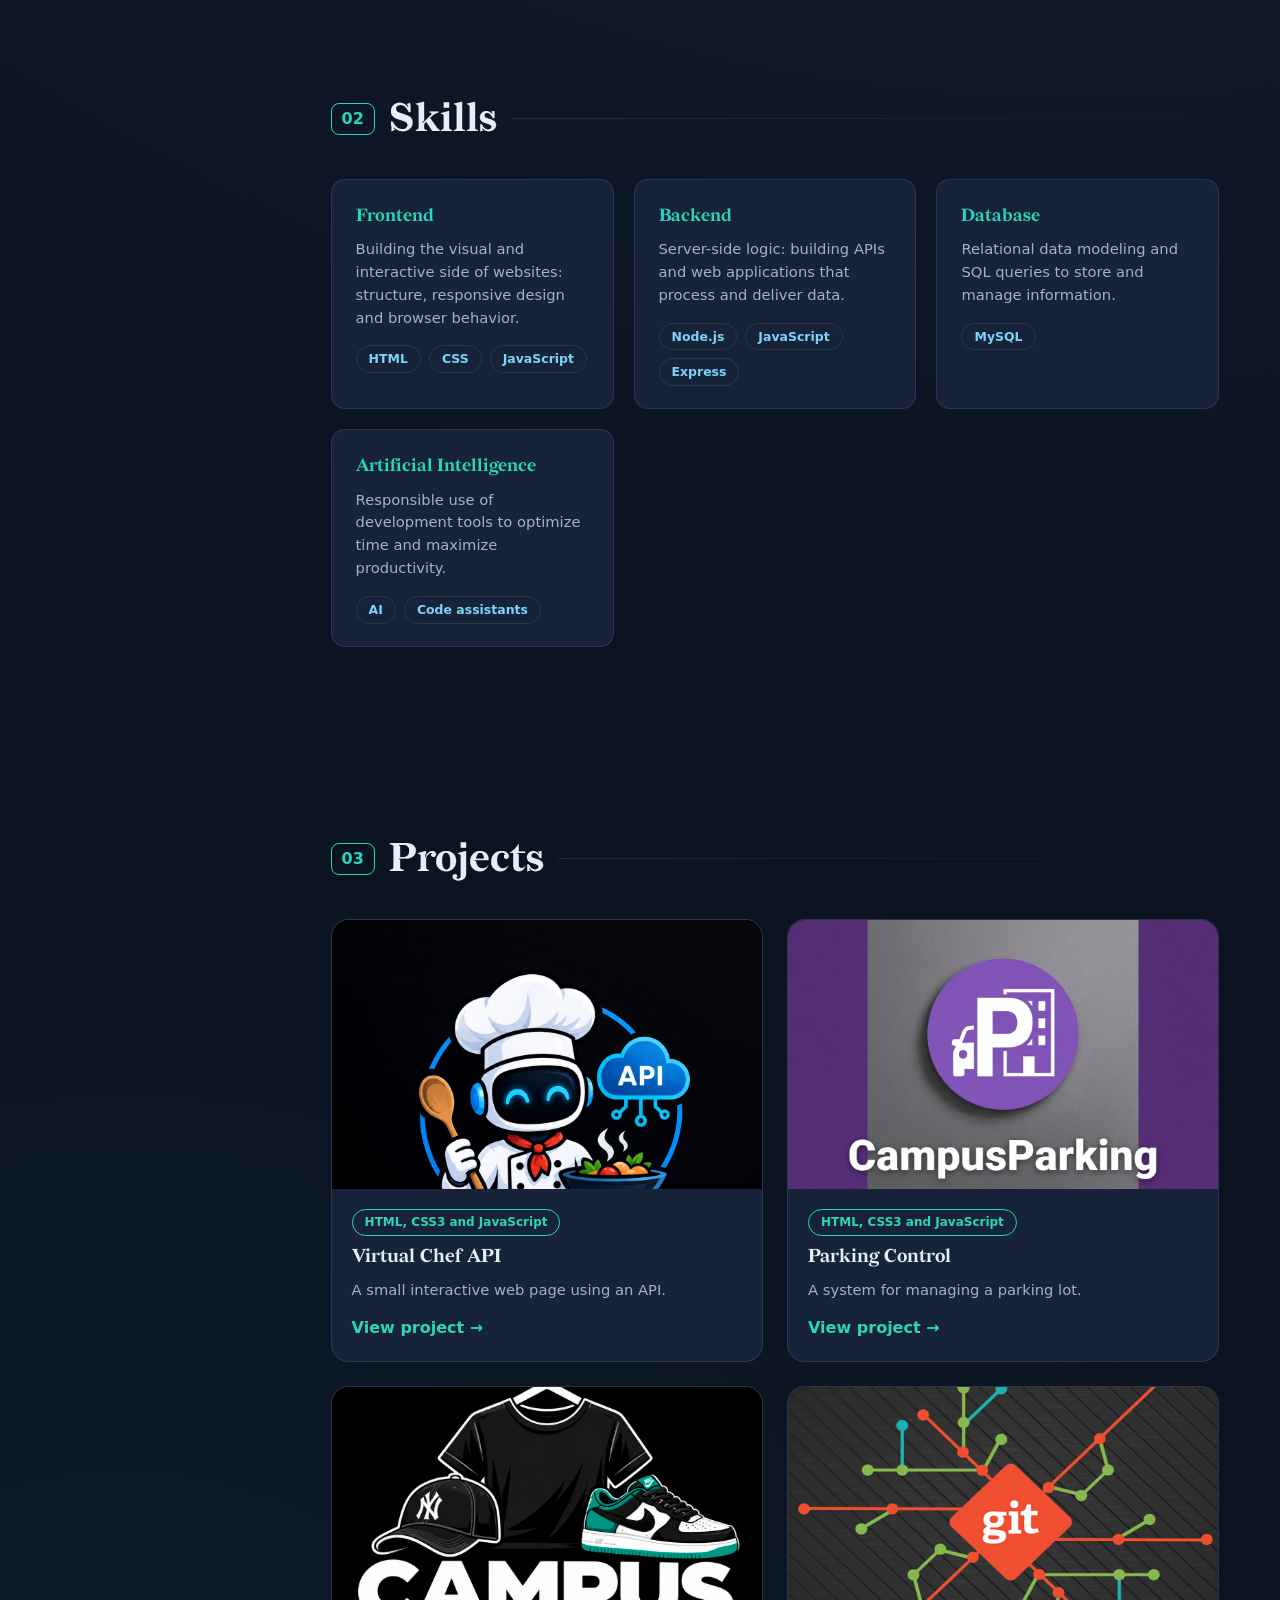
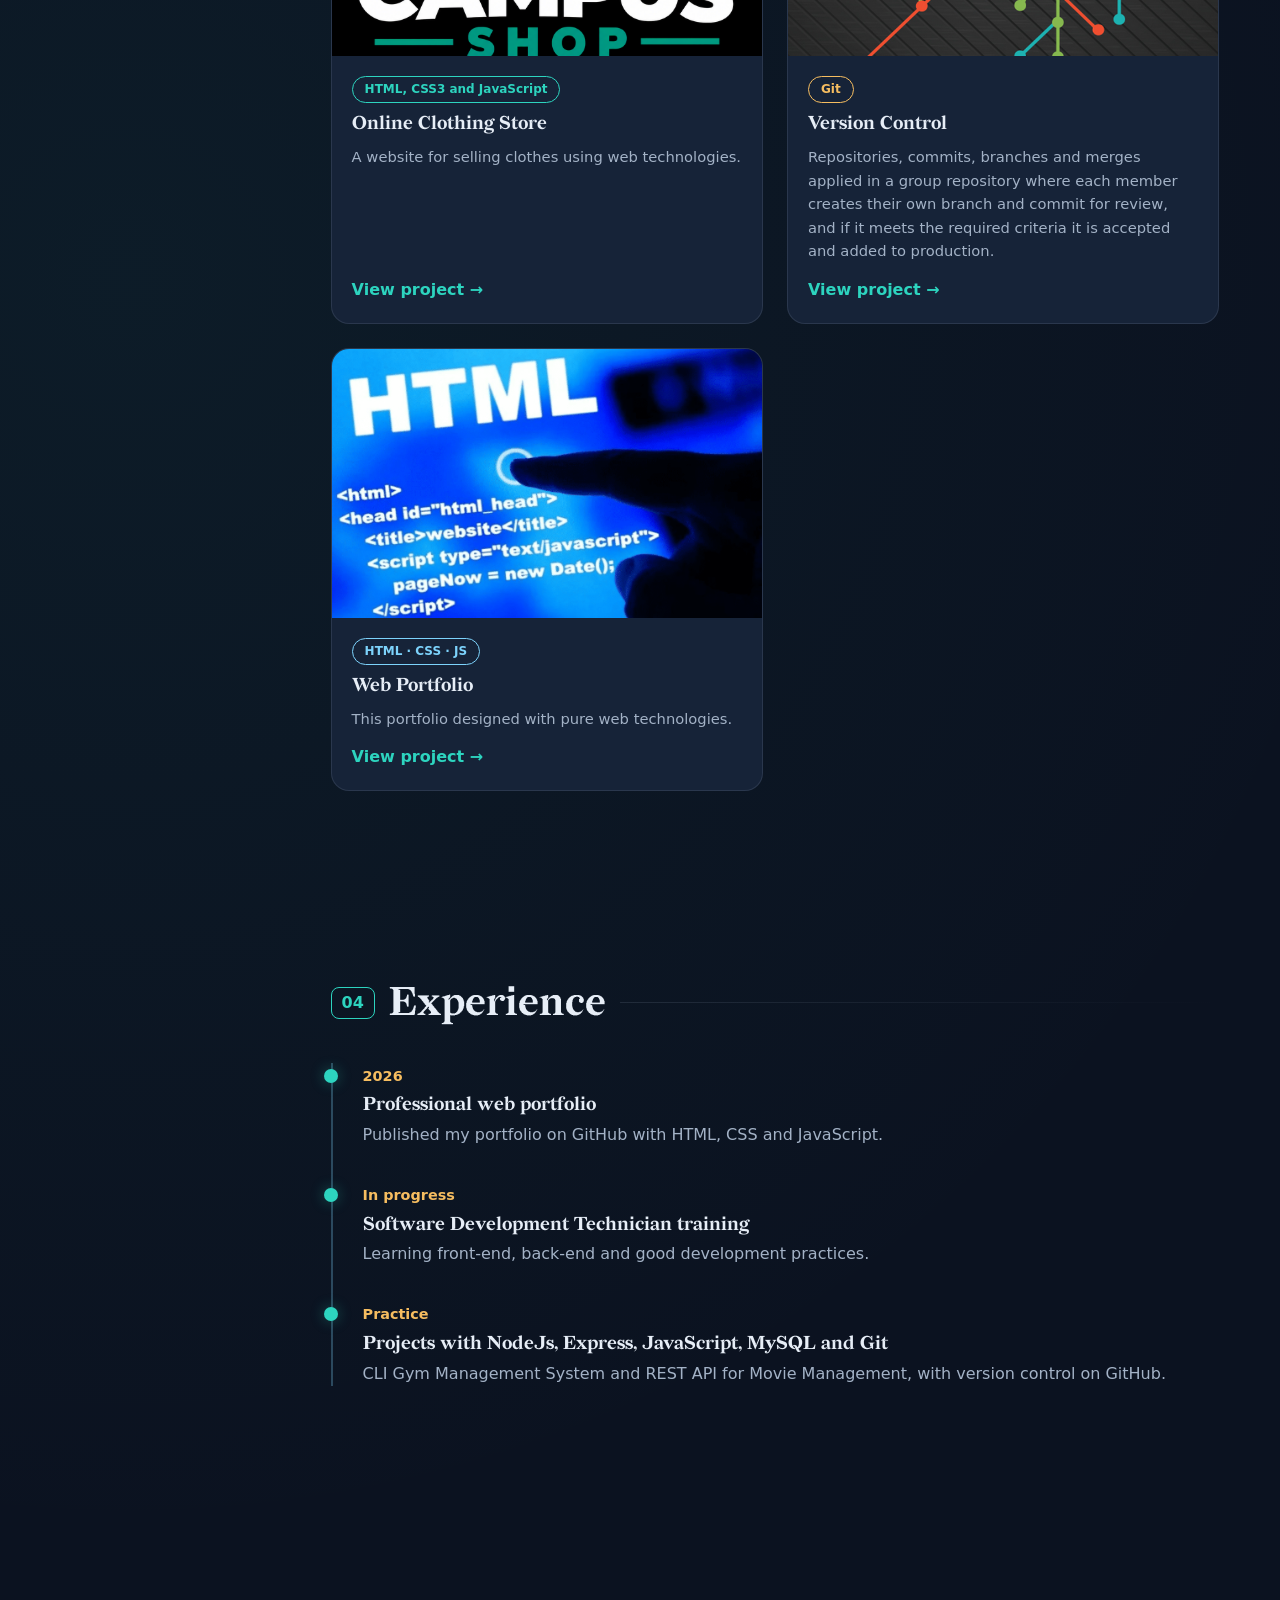
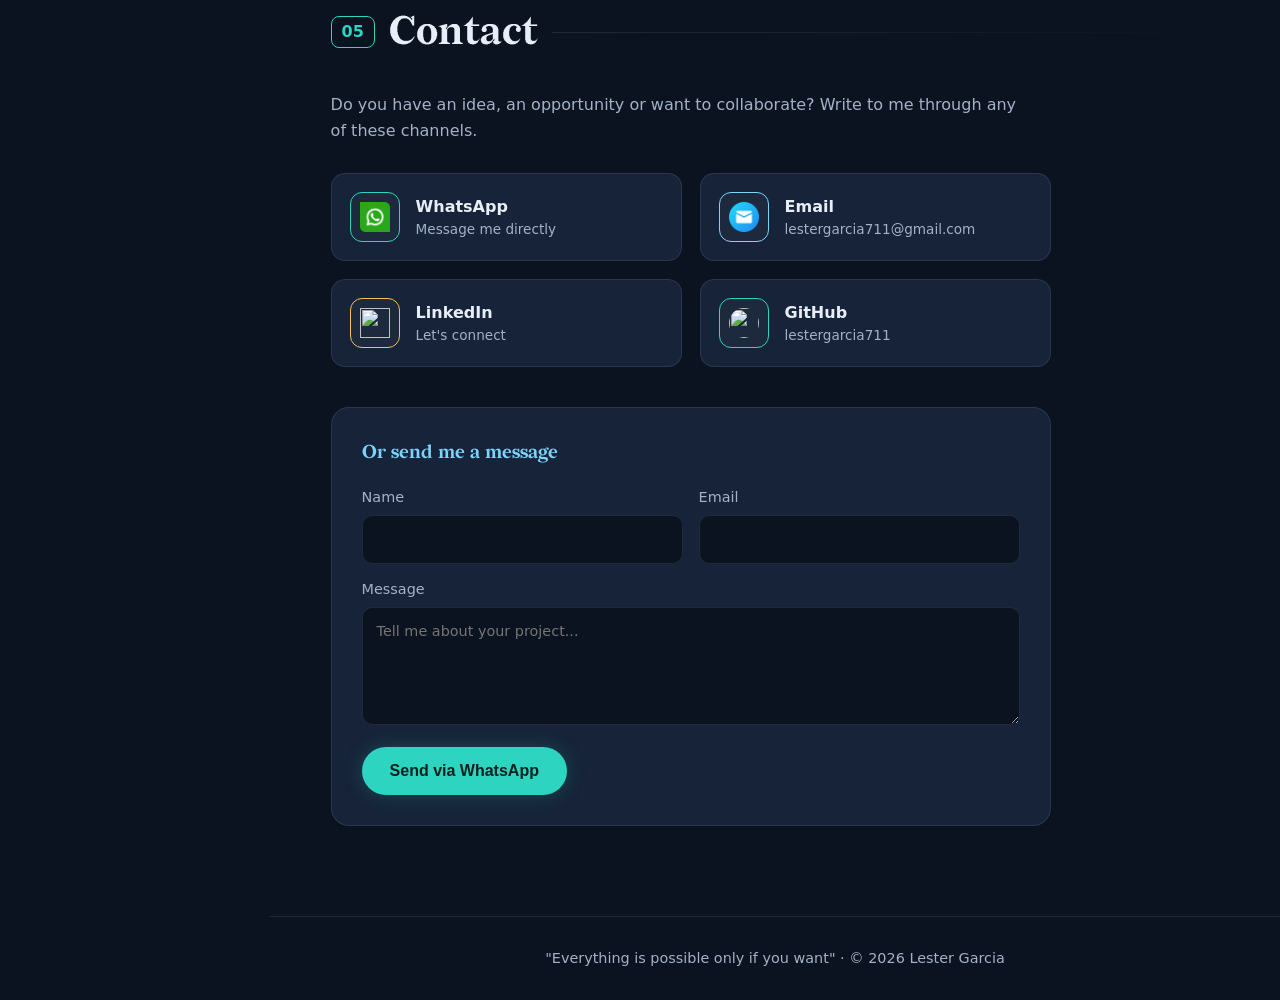
==== commit 78a2e84d: "feat: add light mode theme switcher" ====
--- a/index-en.html
+++ b/index-en.html
@@ -3,10 +3,11 @@
 <head>
   <meta charset="UTF-8">
   <meta name="viewport" content="width=device-width, initial-scale=1.0">
-  <title>Lester Garcia | Software Developer</title>
-  <meta name="description" content="Lester Garcia's portfolio: software developer in training. Projects with Python, HTML, CSS, JavaScript and Git.">
+  <title>Lester Garcia | Software Development Technician</title>
+  <meta name="description" content="Lester Garcia's portfolio: full stack developer in training. Projects with Python, HTML, CSS, JavaScript and Git.">
   <meta name="theme-color" content="#0b1220">
   <link rel="icon" href="data:image/svg+xml,<svg xmlns='http://www.w3.org/2000/svg' viewBox='0 0 100 100'><text y='.9em' font-size='90'>👨‍💻</text></svg>">
+  <script>try{var t=localStorage.getItem("theme");if(t==="light"||t==="dark")document.documentElement.dataset.theme=t}catch(e){}</script>
   <link rel="stylesheet" href="css/styles.css">
 </head>
 <body>
@@ -31,6 +32,15 @@
     <div class="language-options">
       <a href="index.html">ES</a>
       <a href="index-en.html" aria-current="page">EN</a>
+    </div>
+  </div>
+
+  <!-- Theme selector -->
+  <div class="theme-switcher" aria-label="Theme selector">
+    <span class="theme-label">Theme</span>
+    <div class="theme-options">
+      <button type="button" data-theme-set="light" aria-pressed="false">☀ Light</button>
+      <button type="button" data-theme-set="dark" aria-pressed="true">☾ Dark</button>
     </div>
   </div>
 
@@ -59,7 +69,7 @@
     <span class="tag">Hello, I am</span>
     <h1>Lester <em>Garcia</em></h1>
     <p class="role">Software <b id="typed"></b><span class="cursor">|</span></p>
-    <p class="lead">I am passionate about technology and currently training as a software developer. I build modern websites and learn by creating real projects.</p>
+    <p class="lead">Young person passionate about technology, training as a Software Development Technician. I build modern websites and learn by creating real projects.</p>
     <div class="cta">
       <a href="#projects" class="btn btn-green">View projects</a>
       <a href="#contact" class="btn btn-ghost">Contact me</a>
@@ -75,11 +85,11 @@
 <!-- About section -->
 <section id="about">
   <h2 class="title"><span>01</span> About me</h2>
-  <p class="intro reveal">I am working toward becoming a software developer. I enjoy understanding how things work from the ground up and practicing by building projects that solve real problems.</p>
+  <p class="intro reveal">I am working toward becoming a software development technician. I enjoy understanding how things work from the ground up and practicing by building projects that solve real problems.</p>
   <div class="cards">
-    <article class="card reveal"><h3 class="g">Development</h3><p>I focus on HTML, CSS and JavaScript to create modern and responsive websites.</p></article>
-    <article class="card reveal"><h3 class="b">Goal</h3><p>Become a full-stack developer and work on real team projects.</p></article>
-    <article class="card reveal"><h3 class="o">Learning</h3><p>I keep improving by practicing, versioning my code and creating new things.</p></article>
+    <article class="card reveal"><h3 class="g">Development</h3><p>"I currently focus on application logic. I develop the back end and REST APIs."</p></article>
+    <article class="card reveal"><h3 class="b">Goal</h3><p>Become a full-stack developer and add value to a work team.</p></article>
+    <article class="card reveal"><h3 class="o">Learning</h3><p>"I keep learning by creating and taking part in projects from scratch and applying good version control practices."</p></article>
   </div>
   <div class="stats reveal">
     <div><b data-count="5">0</b><span>Projects</span></div>
@@ -95,7 +105,7 @@
     <div class="skill reveal"><h3>Frontend</h3><p>Building the visual and interactive side of websites: structure, responsive design and browser behavior.</p><div class="tags"><span>HTML</span><span>CSS</span><span>JavaScript</span></div></div>
     <div class="skill reveal"><h3>Backend</h3><p>Server-side logic: building APIs and web applications that process and deliver data.</p><div class="tags"><span>Node.js</span><span>JavaScript</span><span>Express</span></div></div>
     <div class="skill reveal"><h3>Database</h3><p>Relational data modeling and SQL queries to store and manage information.</p><div class="tags"><span>MySQL</span></div></div>
-    <div class="skill reveal"><h3>Artificial Intelligence</h3><p>Using AI tools to support learning, generate ideas, debug code and speed up development, always reviewing the results.</p><div class="tags"><span>Generative AI</span><span>Code assistants</span></div></div>
+    <div class="skill reveal"><h3>Artificial Intelligence</h3><p>Responsible use of development tools to optimize time and maximize productivity.</p><div class="tags"><span>AI</span><span>Code assistants</span></div></div>
   </div>
 </section>
 
@@ -105,7 +115,7 @@
   <div class="projects">
     <a class="project project-featured reveal" href="https://chef-virtual-con-api.vercel.app/" target="_blank" rel="noopener">
       <div class="p-img"><img src="img/api-recetas.png" alt="Virtual chef connected to a recipe API" loading="lazy"></div>
-      <div class="p-body"><span class="pill g">HTML, CSS3 and JavaScript</span><h3>Virtual Chef API</h3><p>An interactive mini website using an API.</p><em>View project →</em></div>
+      <div class="p-body"><span class="pill g">HTML, CSS3 and JavaScript</span><h3>Virtual Chef API</h3><p>A small interactive web page using an API.</p><em>View project →</em></div>
     </a>
     <a class="project reveal" href="https://sistema-campus-parking.vercel.app/" target="_blank" rel="noopener">
       <div class="p-img"><img src="img/campus-parking.png" alt="Parking management system" loading="lazy" style="filter:hue-rotate(60deg)"></div>
@@ -117,7 +127,7 @@
     </a>
     <a class="project reveal" href="https://github.com/lestergarcia711/campuslands-devs-lester/tree/dev" target="_blank" rel="noopener">
       <div class="p-img"><img src="img/GIT.png" alt="Git project" loading="lazy"></div>
-      <div class="p-body"><span class="pill o">Git</span><h3>Version Control</h3><p>Repositories, commits, branches and merges applied in a collaborative project.</p><em>View project →</em></div>
+      <div class="p-body"><span class="pill o">Git</span><h3>Version Control</h3><p>Repositories, commits, branches and merges applied in a group repository where each member creates their own branch and commit for review, and if it meets the required criteria it is accepted and added to production.</p><em>View project →</em></div>
     </a>
     <a class="project reveal" href="https://lestergarcia711.github.io/portafolio-profesional/" target="_blank" rel="noopener">
       <div class="p-img"><img src="img/html.png" alt="Portfolio built with HTML and CSS" loading="lazy"></div>
@@ -132,7 +142,7 @@
   <div class="timeline">
     <div class="t-item reveal"><b>2026</b><h3>Professional web portfolio</h3><p>Published my portfolio on GitHub with HTML, CSS and JavaScript.</p></div>
     <div class="t-item reveal"><b>In progress</b><h3>Software Development Technician training</h3><p>Learning front-end, back-end and good development practices.</p></div>
-    <div class="t-item reveal"><b>Practice</b><h3>Projects with Node.js, JavaScript, MySQL and Git</h3><p>Inventory, parking and gym projects with version control on GitHub.</p></div>
+    <div class="t-item reveal"><b>Practice</b><h3>Projects with NodeJs, Express, JavaScript, MySQL and Git</h3><p>CLI Gym Management System and REST API for Movie Management, with version control on GitHub.</p></div>
   </div>
 </section>
 
--- a/css/styles.css
+++ b/css/styles.css
@@ -124,14 +124,26 @@
   display: flex;
   justify-content: space-between;
   align-items: center;
-  margin: -14px 0 24px;
+  margin: -14px 0 10px;
   padding: 8px 10px 8px 12px;
   background: rgba(125, 211, 252, .06);
   border: 1px solid var(--line);
   border-radius: 12px;
 }
 
-.language-label {
+.theme-switcher {
+  display: flex;
+  justify-content: space-between;
+  align-items: center;
+  margin: 0 0 24px;
+  padding: 8px 10px 8px 12px;
+  background: rgba(125, 211, 252, .06);
+  border: 1px solid var(--line);
+  border-radius: 12px;
+}
+
+.language-label,
+.theme-label {
   color: var(--muted);
   font-size: .75rem;
   font-weight: 700;
@@ -139,7 +151,8 @@
   text-transform: uppercase;
 }
 
-.language-options {
+.language-options,
+.theme-options {
   display: flex;
   gap: 4px;
   padding: 3px;
@@ -147,7 +160,11 @@
   border-radius: 9px;
 }
 
-.language-options a {
+.language-options a,
+.theme-options button {
+  background: none;
+  font-family: inherit;
+  cursor: pointer;
   min-width: 34px;
   padding: 4px 7px;
   color: var(--muted);
@@ -159,13 +176,15 @@
   transition: .25s;
 }
 
-.language-options a:hover {
+.language-options a:hover,
+.theme-options button:hover {
   color: var(--text);
   border-color: var(--blue);
   transform: translateY(-1px);
 }
 
-.language-options a[aria-current="page"] {
+.language-options a[aria-current="page"],
+.theme-options button[aria-pressed="true"] {
   color: #08201e;
   background: var(--green);
   border-color: var(--green);
@@ -957,3 +976,48 @@
     transform: none;
   }
 }
+
+/* 9. Modo claro */
+:root[data-theme="light"] {
+  --bg: #f5f7fb;
+  --bg2: #ffffff;
+  --card: #ffffff;
+  --line: rgba(15, 23, 42, .14);
+  --green: #0f766e;
+  --blue: #0369a1;
+  --orange: #b45309;
+  --text: #0f172a;
+  --muted: #475569;
+  color-scheme: light;
+}
+
+:root[data-theme="light"] body {
+  background-image:
+    radial-gradient(circle at 85% 0%, rgba(3, 105, 161, .08), transparent 40%),
+    radial-gradient(circle at 10% 60%, rgba(15, 118, 110, .06), transparent 35%);
+}
+
+:root[data-theme="light"] .language-options a[aria-current="page"],
+:root[data-theme="light"] .theme-options button[aria-pressed="true"],
+:root[data-theme="light"] .side-social a:hover,
+:root[data-theme="light"] .btn-green,
+:root[data-theme="light"] .btn-orange,
+:root[data-theme="light"] #toTop {
+  color: #fff;
+}
+
+:root[data-theme="light"] .brand img {
+  background: #e2e8f0;
+}
+
+:root[data-theme="light"] .ic {
+  background: rgba(15, 23, 42, .04);
+}
+
+:root[data-theme="light"] .cv-modal-dialog {
+  background: #fff;
+}
+
+:root[data-theme="light"] .hero h1 em {
+  text-shadow: none;
+}
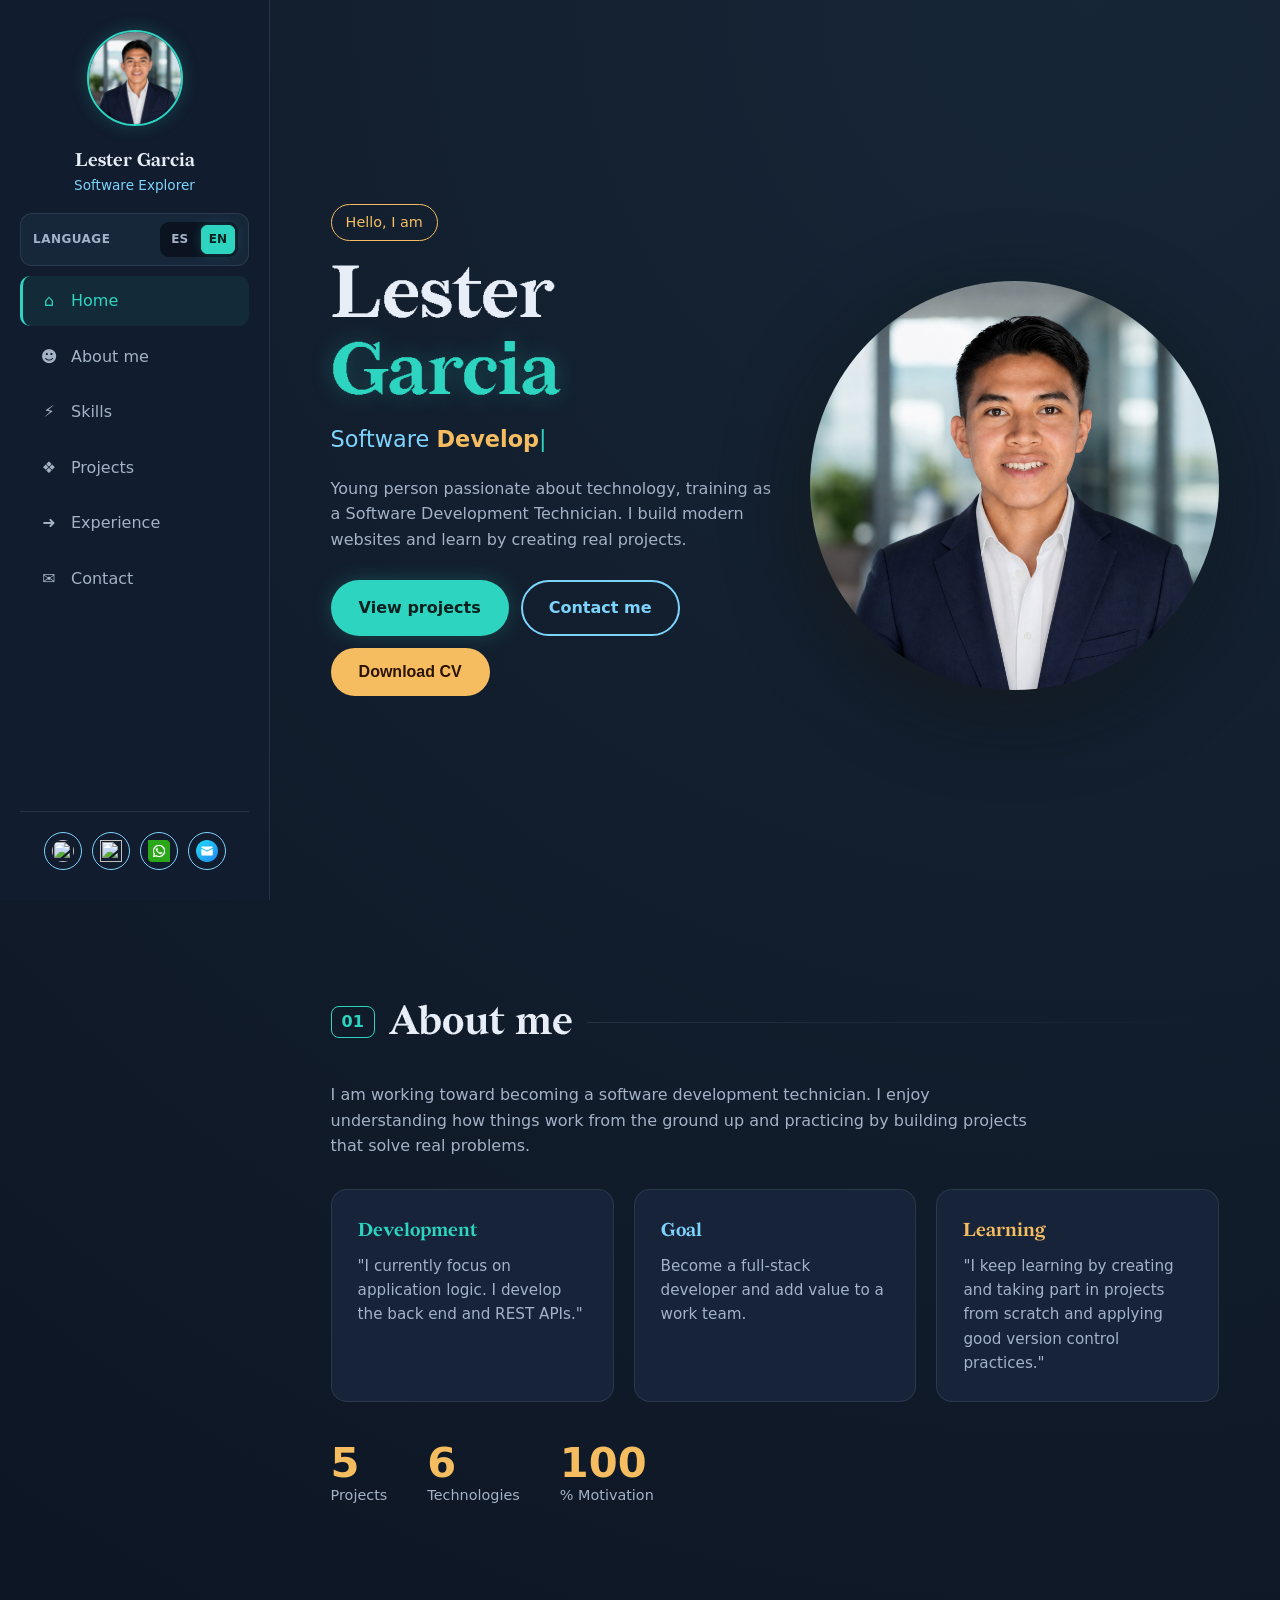
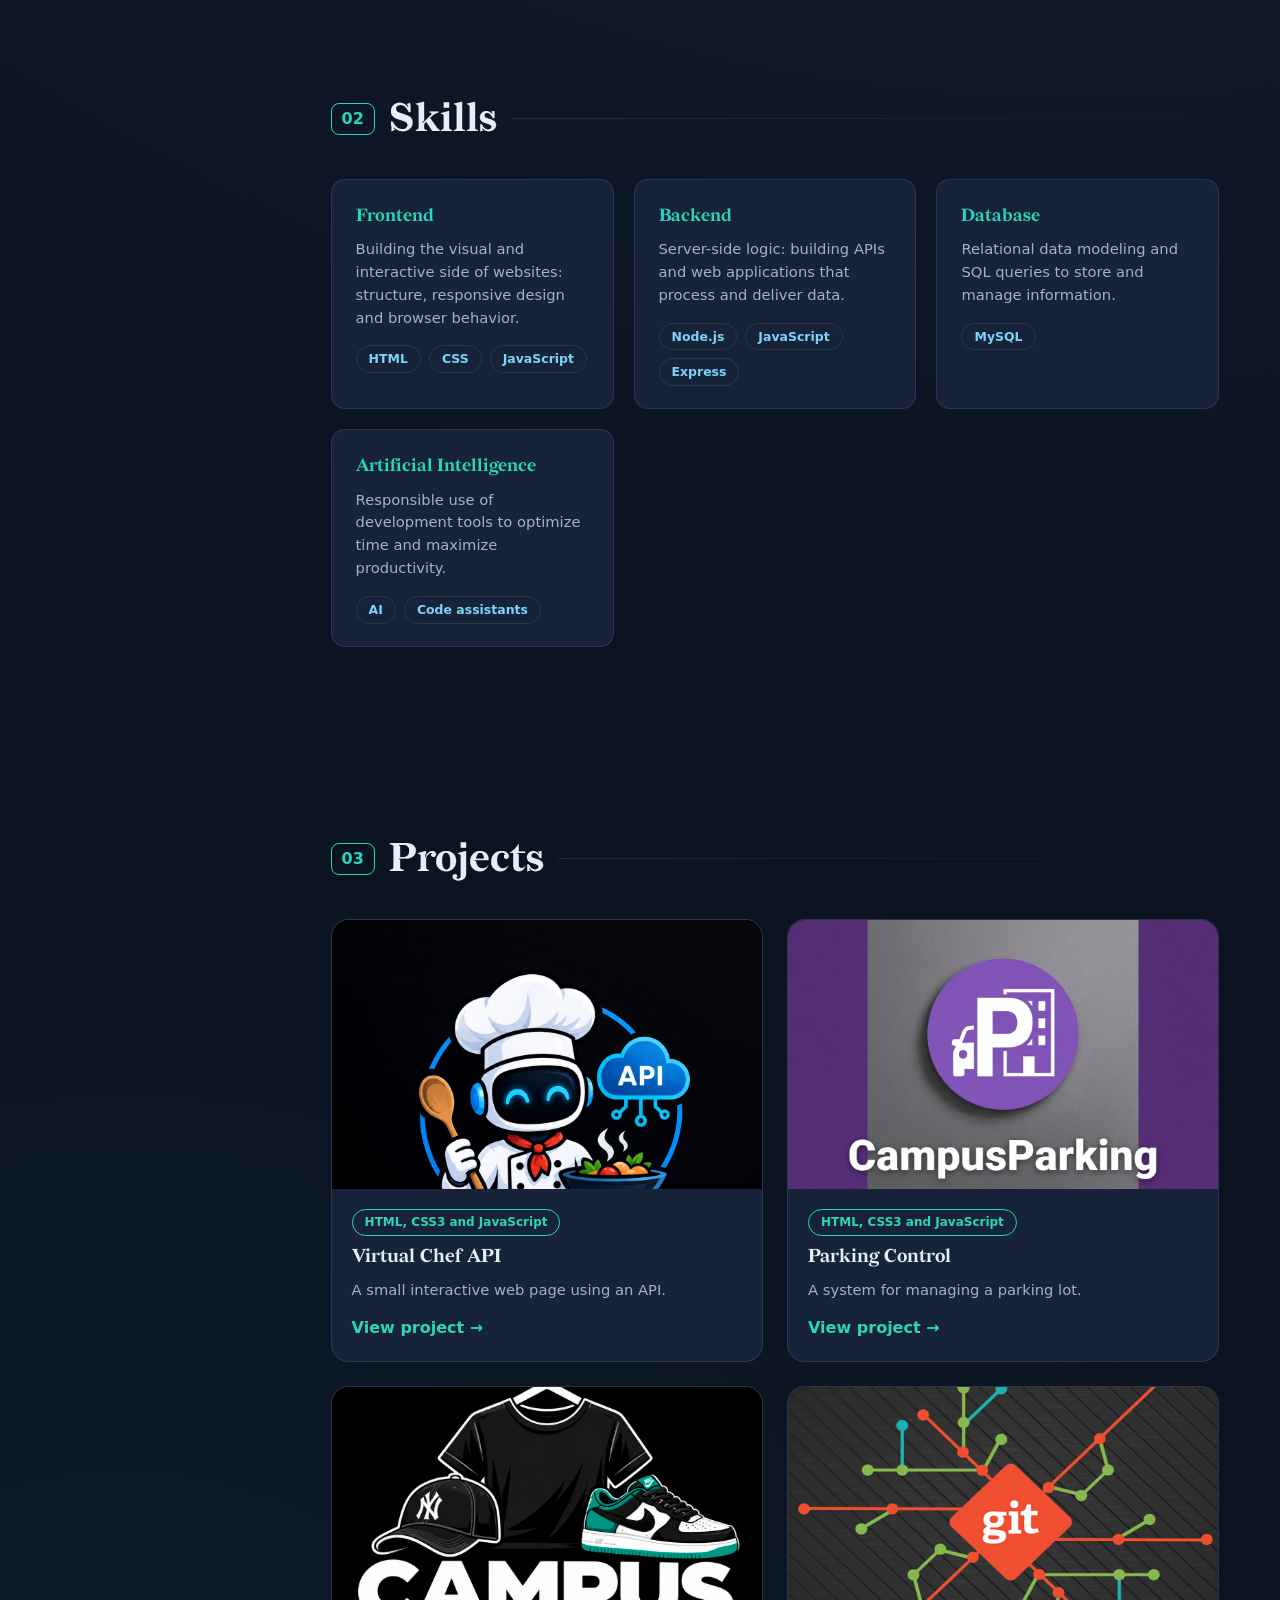
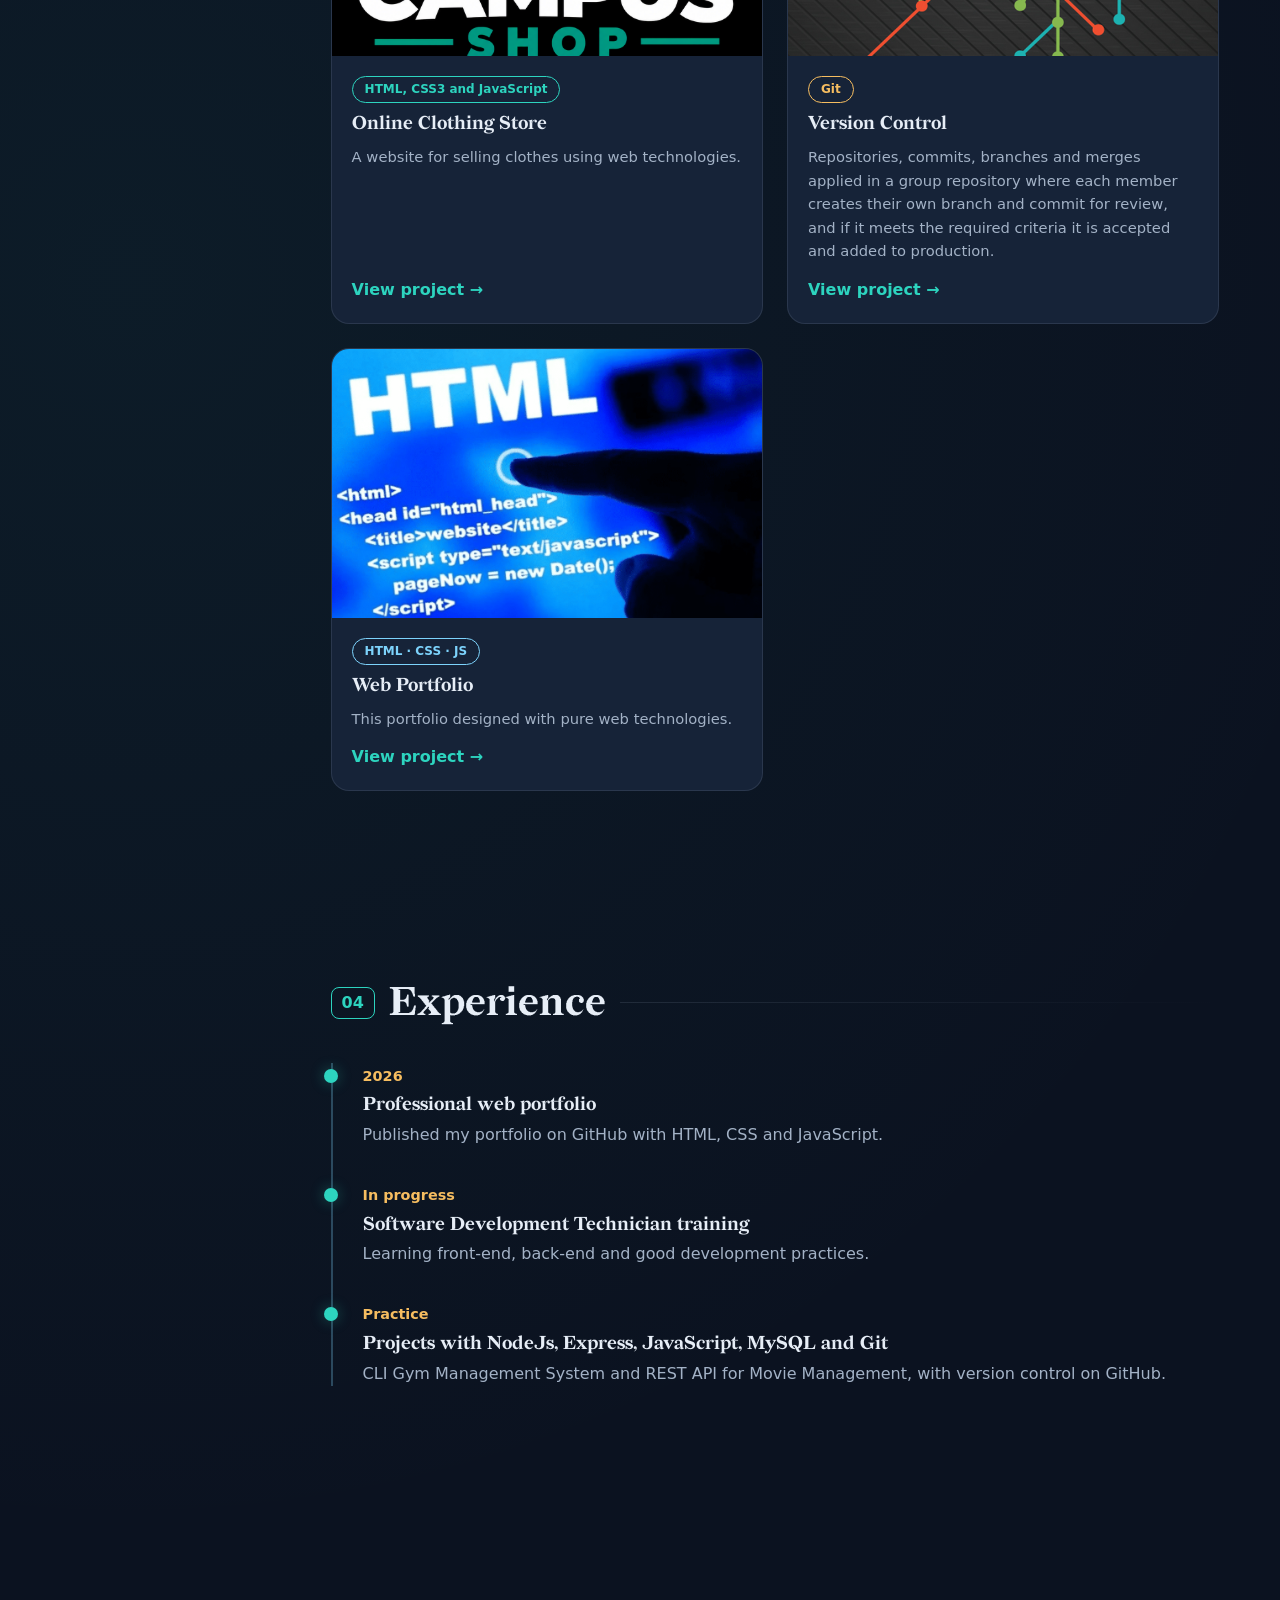
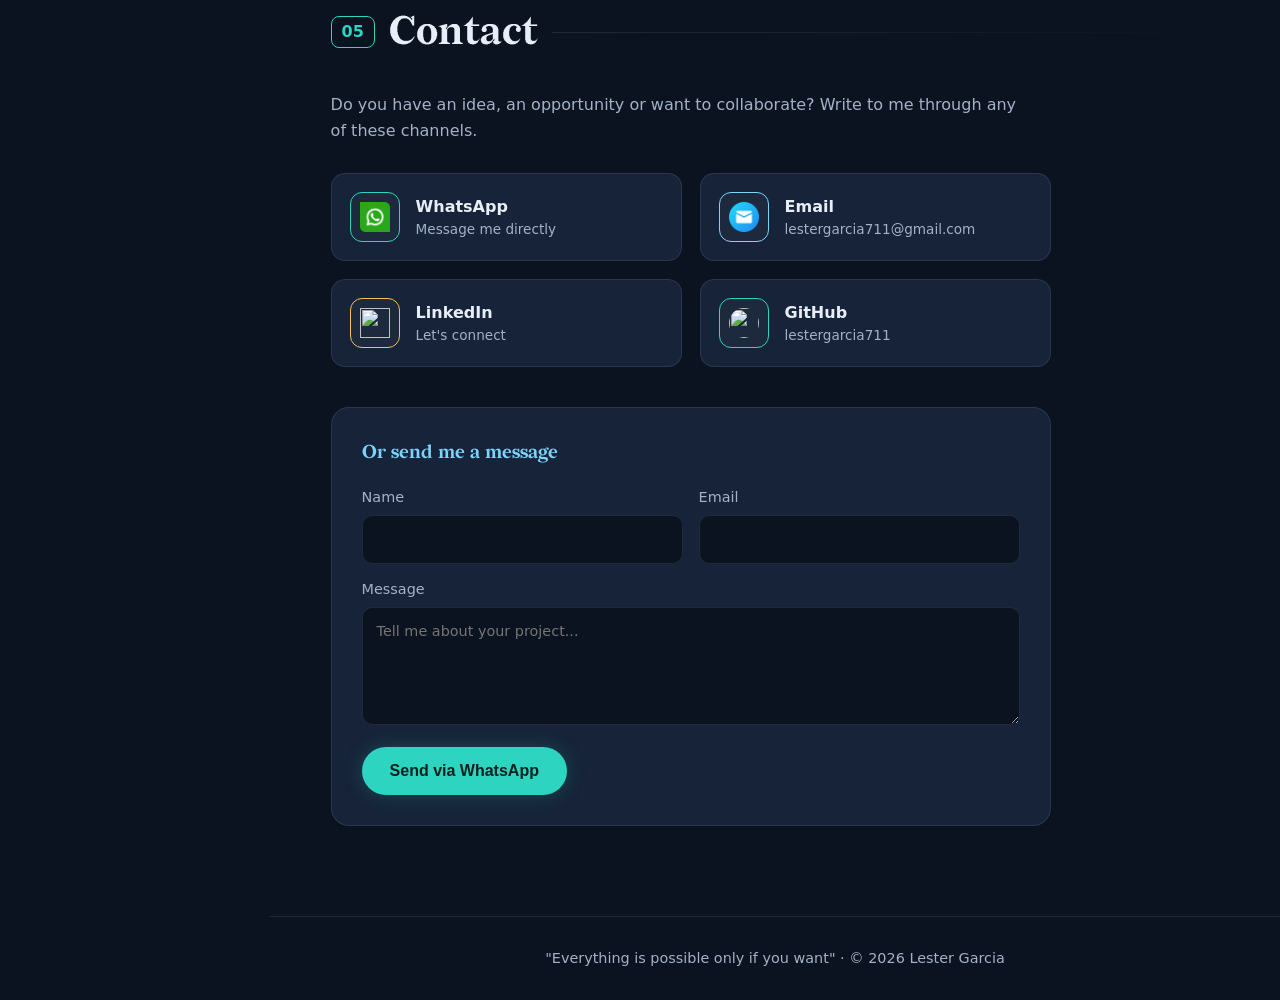
==== commit 4ee346ca: "feat: sync English version with Spanish content" ====
--- a/index-en.html
+++ b/index-en.html
@@ -7,7 +7,6 @@
   <meta name="description" content="Lester Garcia's portfolio: full stack developer in training. Projects with Python, HTML, CSS, JavaScript and Git.">
   <meta name="theme-color" content="#0b1220">
   <link rel="icon" href="data:image/svg+xml,<svg xmlns='http://www.w3.org/2000/svg' viewBox='0 0 100 100'><text y='.9em' font-size='90'>👨‍💻</text></svg>">
-  <script>try{var t=localStorage.getItem("theme");if(t==="light"||t==="dark")document.documentElement.dataset.theme=t}catch(e){}</script>
   <link rel="stylesheet" href="css/styles.css">
 </head>
 <body>
@@ -32,15 +31,6 @@
     <div class="language-options">
       <a href="index.html">ES</a>
       <a href="index-en.html" aria-current="page">EN</a>
-    </div>
-  </div>
-
-  <!-- Theme selector -->
-  <div class="theme-switcher" aria-label="Theme selector">
-    <span class="theme-label">Theme</span>
-    <div class="theme-options">
-      <button type="button" data-theme-set="light" aria-pressed="false">☀ Light</button>
-      <button type="button" data-theme-set="dark" aria-pressed="true">☾ Dark</button>
     </div>
   </div>
 
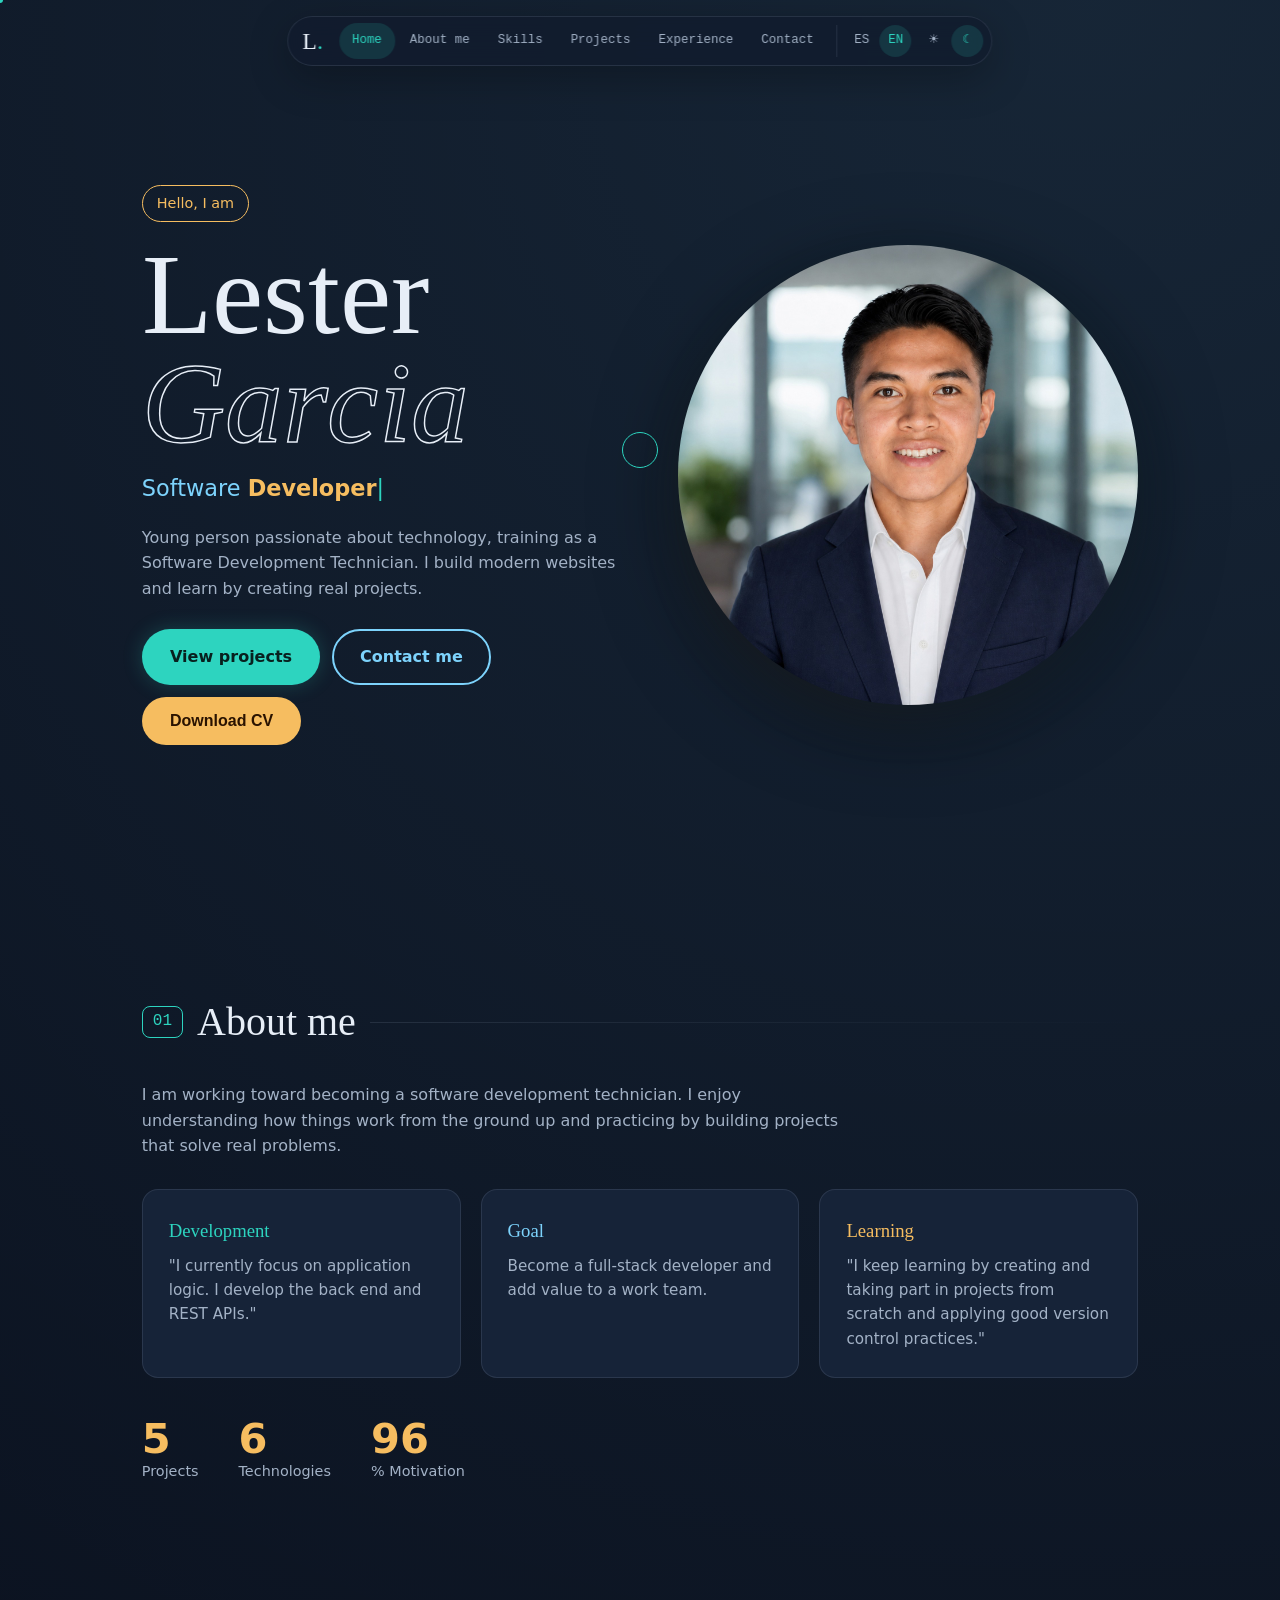
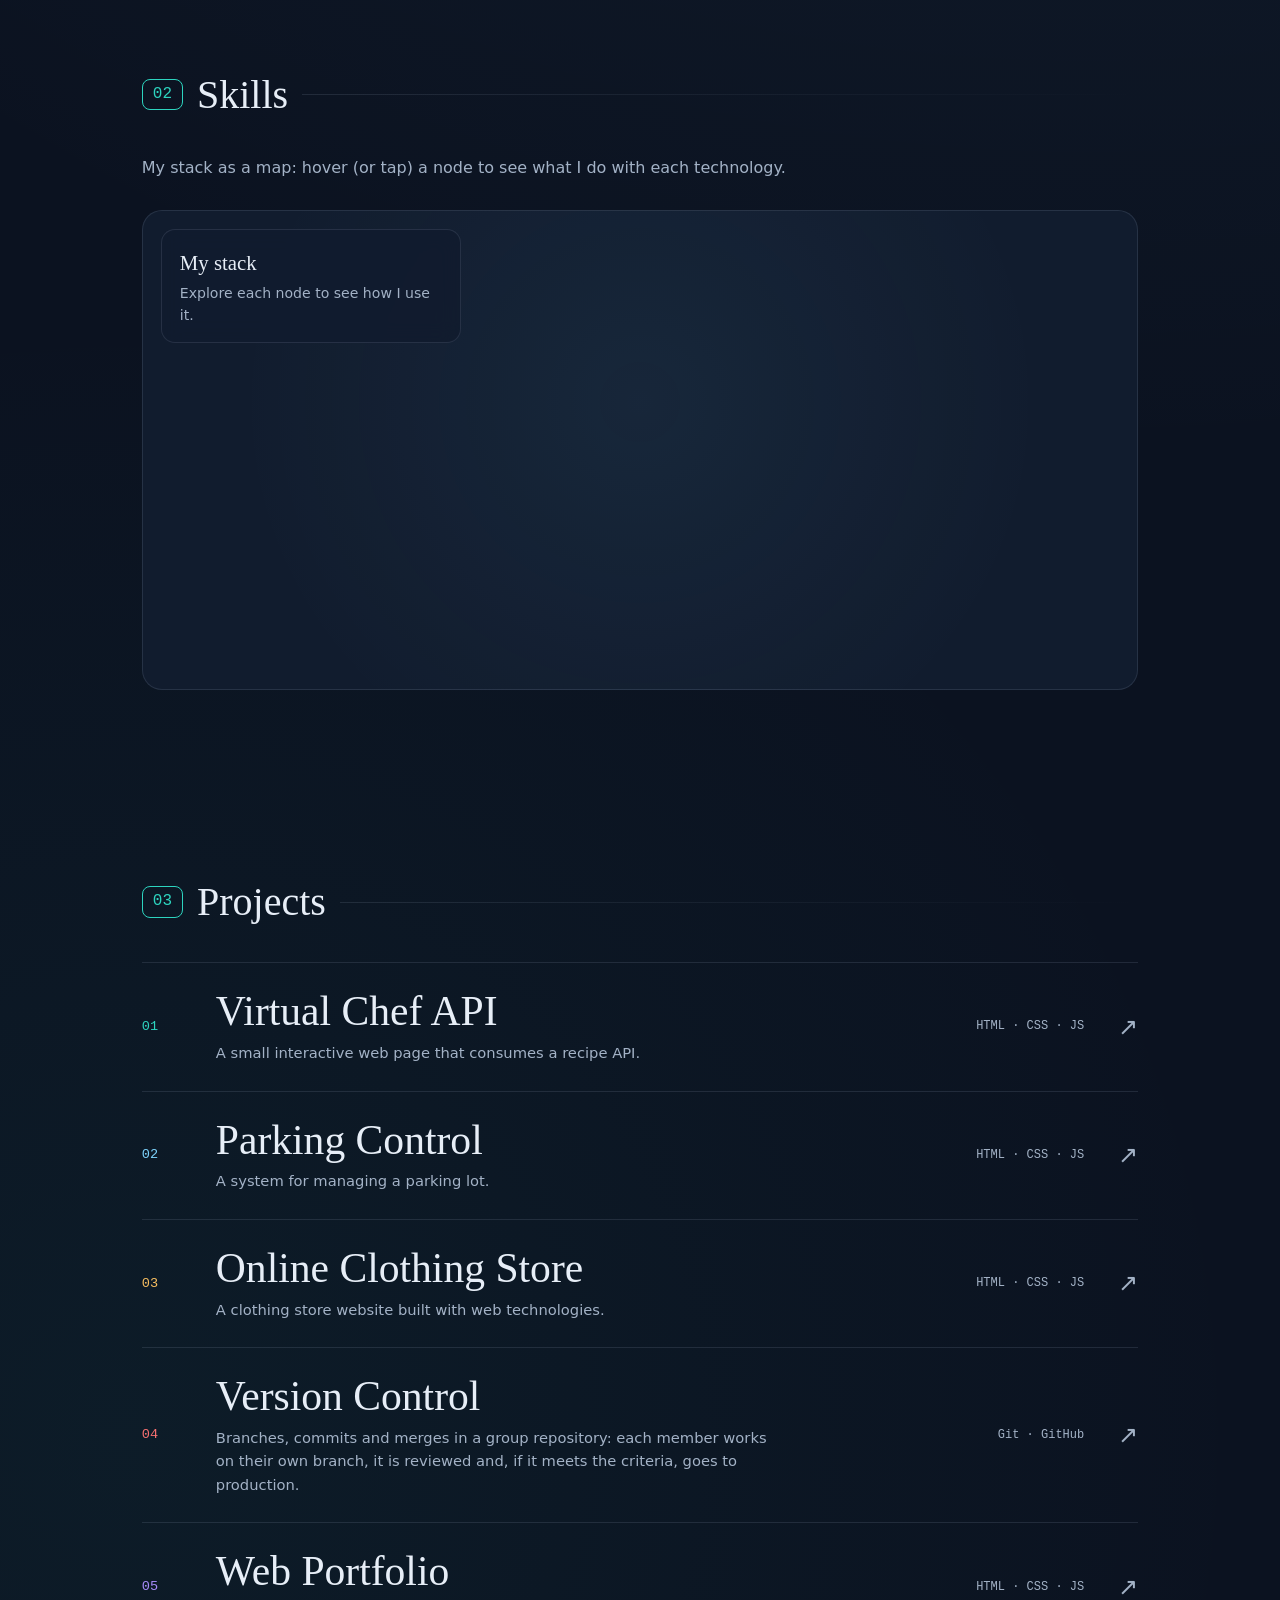
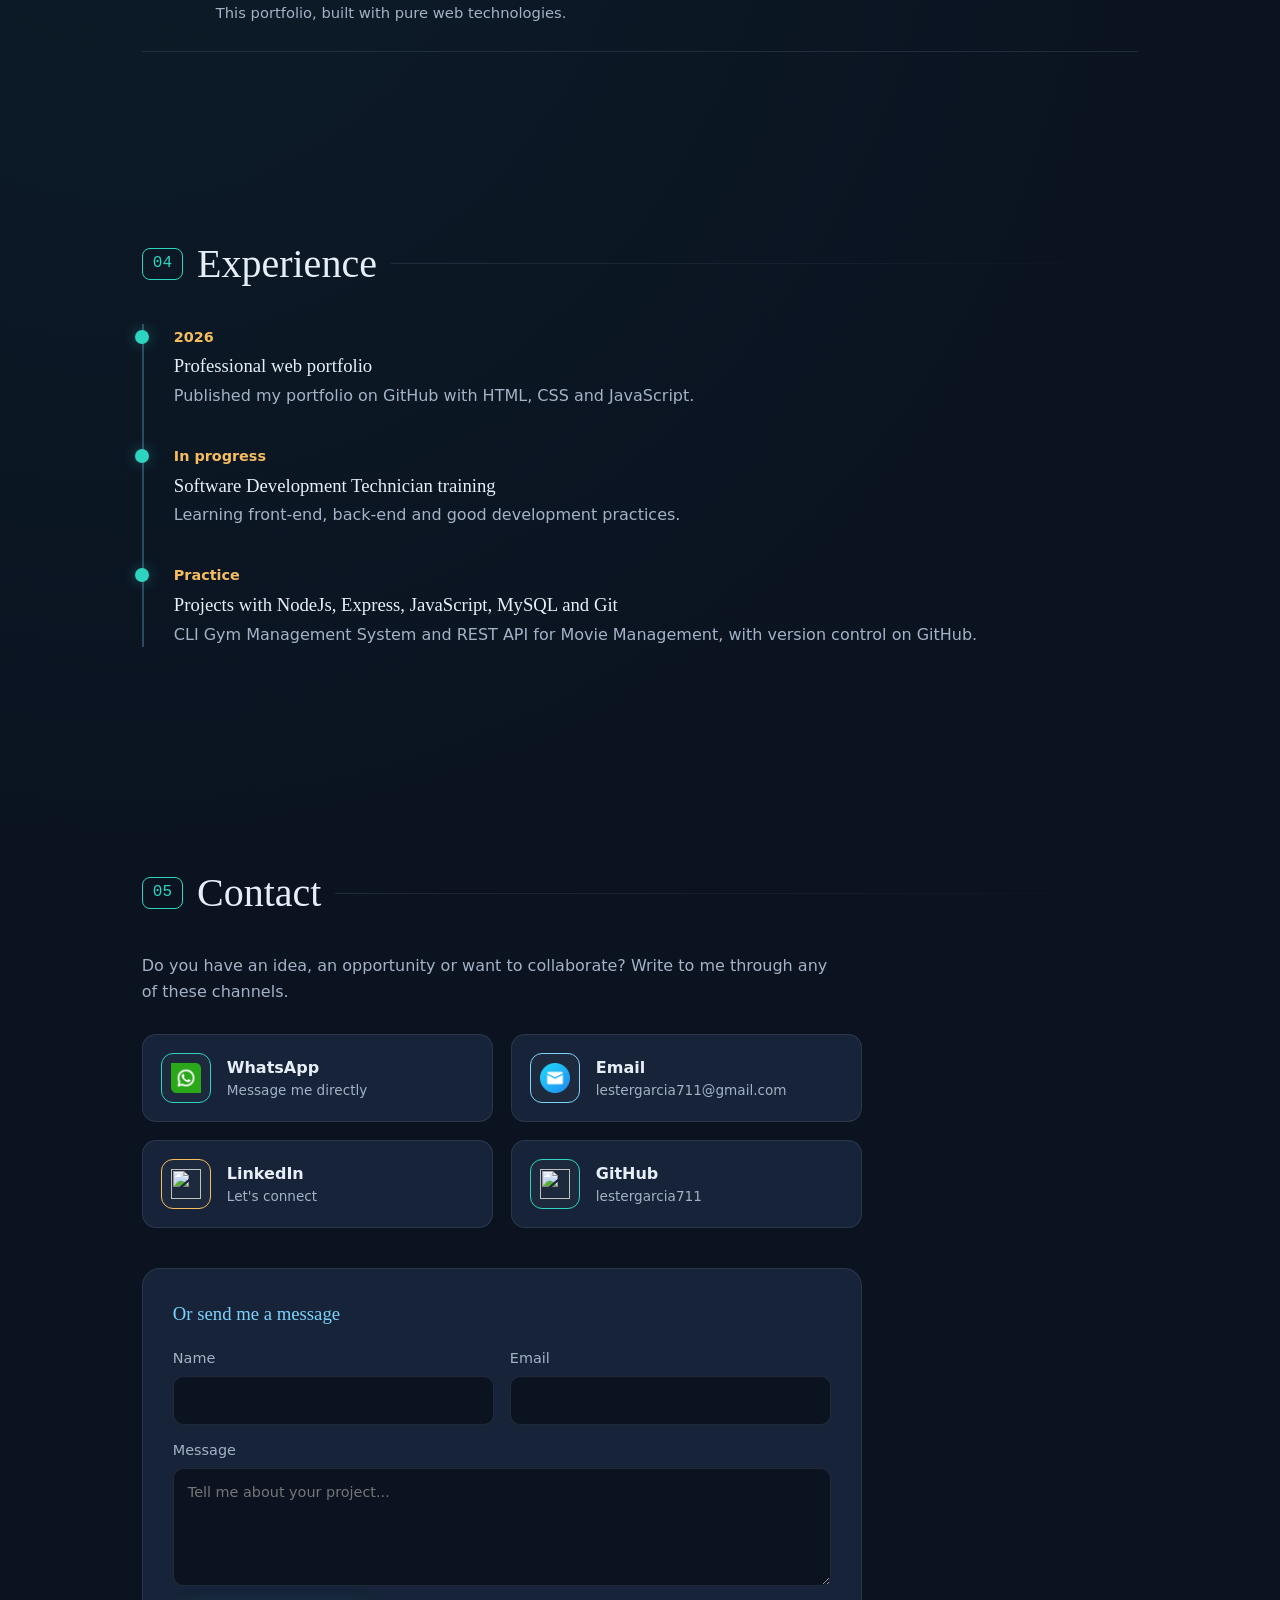
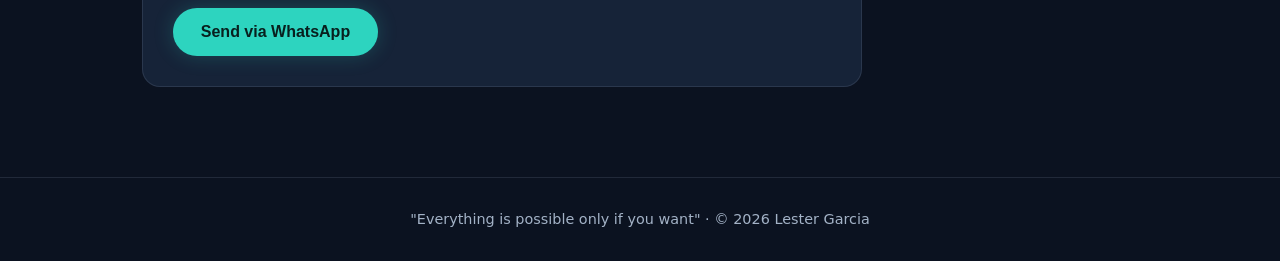
==== commit e1a87881: "feat: immersive portfolio with floating pill nav and 3D world - Replace the sidebar with a floating " ====
--- a/index-en.html
+++ b/index-en.html
@@ -7,63 +7,57 @@
   <meta name="description" content="Lester Garcia's portfolio: full stack developer in training. Projects with Python, HTML, CSS, JavaScript and Git.">
   <meta name="theme-color" content="#0b1220">
   <link rel="icon" href="data:image/svg+xml,<svg xmlns='http://www.w3.org/2000/svg' viewBox='0 0 100 100'><text y='.9em' font-size='90'>👨‍💻</text></svg>">
+  <script>try{var t=localStorage.getItem("theme");if(t==="light"||t==="dark")document.documentElement.dataset.theme=t}catch(e){}</script>
+  <script>try{var d=document.documentElement;if(location.protocol!=="file:"&&!matchMedia("(prefers-reduced-motion: reduce)").matches&&localStorage.getItem("mode")!=="page")d.classList.add("immersive")}catch(e){}</script>
   <link rel="stylesheet" href="css/styles.css">
 </head>
 <body>
 
-<!-- Mobile top bar -->
-<div class="topbar">
-  <strong>Lester<span>.</span>dev</strong>
+<!-- Navegación: píldora flotante -->
+<header class="pillnav" id="sidebar">
+  <a class="pill-brand" href="#home" aria-label="Home">L<span>.</span></a>
+  <nav id="nav" aria-label="Main navigation"><a href="#home">Home</a><a href="#about">About me</a><a href="#skills">Skills</a><a href="#projects">Projects</a><a href="#journey">Experience</a><a href="#contact">Contact</a></nav>
+  <div class="pill-tools">
+    <div class="language-options" aria-label="Language selector">
+      <a href="index.html" >ES</a><a href="index-en.html" aria-current="page">EN</a>
+    </div>
+    <div class="theme-options" aria-label="Theme selector">
+      <button type="button" data-theme-set="light" aria-pressed="false" aria-label="Light">☀</button>
+      <button type="button" data-theme-set="dark" aria-pressed="true" aria-label="Dark">☾</button>
+    </div>
+    <button type="button" id="modeBtn" hidden></button>
+  </div>
   <button id="menuBtn" aria-label="Open menu" aria-expanded="false">☰</button>
+</header>
+
+<!-- Mundo 3D inmersivo (js/world.js). Si no hay WebGL, se usa la página clásica de abajo -->
+<div class="world" id="world" role="region" aria-label="3D tour of the portfolio">
+  <canvas id="gl" aria-hidden="true"></canvas>
+  <div class="cap" id="c0"><small>— Software developer</small><h1 class="big-name" aria-label="Lester Garcia"><span class="line" data-split>Lester</span><span class="line"><em data-split>Garcia</em></span></h1><p>Scroll down to explore the space.</p></div>
+  <div class="cap" id="c1"><small>01 — About me</small><h2>I learn by building.</h2><p>I am working toward becoming a software development technician. I enjoy understanding how things work from the ground up and practicing by building projects that solve real problems.</p><ul class="mini-tl"><li>2026 · Professional web portfolio</li><li>In progress · Software Development Technician training</li><li>Practice · NodeJS, Express, MySQL and Git</li></ul></div>
+  <div class="cap" id="c2"><small>02 — Skills</small><h2 id="stackTitle">My stack, in orbit.</h2><p id="stackText">Hover (or tap) a node to see how I use it.</p></div>
+  <div class="cap" id="c3"><small>03 — Projects</small><h2>Fly through my projects.</h2><p>Click a panel to open it.</p></div>
+  <div class="cap" id="c4"><small>04 — Contact</small><h2>Let's talk?</h2><p>Do you have an idea, an opportunity or want to collaborate? Write to me through any of these channels.</p>
+    <div class="cap-links"><a data-link="wa" target="_blank" rel="noopener">WhatsApp</a><a data-link="mail">Email</a><a data-link="li" target="_blank" rel="noopener">LinkedIn</a><a data-link="gh" target="_blank" rel="noopener">GitHub</a><button type="button" data-cv>Download CV</button></div></div>
+  <div class="world-tag" id="worldTag"></div>
+  <div class="world-tip" id="worldTip">↓ scroll to travel · move the mouse to look around</div>
+  <div class="world-prog" aria-hidden="true"><i id="worldBar"></i></div>
 </div>
-
-<!-- Sidebar navigation -->
-<aside class="sidebar" id="sidebar">
-  <div class="brand">
-    <img src="img/perfil.jpeg" alt="Lester Garcia">
-    <h2>Lester Garcia</h2>
-    <p>Software Explorer</p>
-  </div>
-
-  <!-- Allows visitors to switch between the Spanish and English versions -->
-  <div class="language-switcher" aria-label="Language selector">
-    <span class="language-label">Language</span>
-    <div class="language-options">
-      <a href="index.html">ES</a>
-      <a href="index-en.html" aria-current="page">EN</a>
-    </div>
-  </div>
-
-  <nav id="nav">
-    <a href="#home"><i>⌂</i>Home</a>
-    <a href="#about"><i>☻</i>About me</a>
-    <a href="#skills"><i>⚡</i>Skills</a>
-    <a href="#projects"><i>❖</i>Projects</a>
-    <a href="#journey"><i>➜</i>Experience</a>
-    <a href="#contact"><i>✉</i>Contact</a>
-  </nav>
-
-  <div class="side-social">
-    <a data-link="gh" target="_blank" rel="noopener" aria-label="GitHub"><img src="img/github.png" alt=""></a>
-    <a data-link="li" target="_blank" rel="noopener" aria-label="LinkedIn"><img src="img/linkedin.png" alt=""></a>
-    <a data-link="wa" target="_blank" rel="noopener" aria-label="WhatsApp"><img src="img/whatsapp.png" alt=""></a>
-    <a data-link="mail" aria-label="Email"><img src="img/email.png" alt=""></a>
-  </div>
-</aside>
+<div id="worldScroll"></div>
 
 <main>
 
 <!-- Hero section -->
 <section id="home" class="hero">
-  <div class="hero-text reveal">
+  <div class="hero-text">
     <span class="tag">Hello, I am</span>
-    <h1>Lester <em>Garcia</em></h1>
+    <h1 class="big-name" aria-label="Lester Garcia"><span class="line" data-split>Lester</span><span class="line"><em data-split>Garcia</em></span></h1>
     <p class="role">Software <b id="typed"></b><span class="cursor">|</span></p>
     <p class="lead">Young person passionate about technology, training as a Software Development Technician. I build modern websites and learn by creating real projects.</p>
     <div class="cta">
-      <a href="#projects" class="btn btn-green">View projects</a>
-      <a href="#contact" class="btn btn-ghost">Contact me</a>
-      <button type="button" class="btn btn-orange" id="cvPreviewBtn">Download CV</button>
+      <a href="#projects" class="btn btn-green magnetic">View projects</a>
+      <a href="#contact" class="btn btn-ghost magnetic">Contact me</a>
+      <button type="button" class="btn btn-orange magnetic" id="cvPreviewBtn">Download CV</button>
     </div>
   </div>
   <div class="hero-photo reveal">
@@ -91,37 +85,52 @@
 <!-- Skills section -->
 <section id="skills">
   <h2 class="title"><span>02</span> Skills</h2>
-  <div class="skills">
-    <div class="skill reveal"><h3>Frontend</h3><p>Building the visual and interactive side of websites: structure, responsive design and browser behavior.</p><div class="tags"><span>HTML</span><span>CSS</span><span>JavaScript</span></div></div>
-    <div class="skill reveal"><h3>Backend</h3><p>Server-side logic: building APIs and web applications that process and deliver data.</p><div class="tags"><span>Node.js</span><span>JavaScript</span><span>Express</span></div></div>
-    <div class="skill reveal"><h3>Database</h3><p>Relational data modeling and SQL queries to store and manage information.</p><div class="tags"><span>MySQL</span></div></div>
-    <div class="skill reveal"><h3>Artificial Intelligence</h3><p>Responsible use of development tools to optimize time and maximize productivity.</p><div class="tags"><span>AI</span><span>Code assistants</span></div></div>
+  <p class="intro reveal">My stack as a map: hover (or tap) a node to see what I do with each technology.</p>
+  <div class="constellation reveal">
+    <canvas id="stack" role="img" aria-label="Interactive technology map: HTML, CSS, JavaScript, Node.js, Express, MySQL, Git and AI."></canvas>
+    <aside class="node-card" id="nodeCard" aria-live="polite"><h3 id="nodeTitle"></h3><p id="nodeText"></p></aside>
   </div>
+  <ul class="sr-only" id="stackList"></ul>
 </section>
 
-<!-- Projects section -->
+<!-- Projects -->
 <section id="projects">
   <h2 class="title"><span>03</span> Projects</h2>
-  <div class="projects">
-    <a class="project project-featured reveal" href="https://chef-virtual-con-api.vercel.app/" target="_blank" rel="noopener">
-      <div class="p-img"><img src="img/api-recetas.png" alt="Virtual chef connected to a recipe API" loading="lazy"></div>
-      <div class="p-body"><span class="pill g">HTML, CSS3 and JavaScript</span><h3>Virtual Chef API</h3><p>A small interactive web page using an API.</p><em>View project →</em></div>
+  <div class="plist">
+    <a class="prow reveal" href="https://chef-virtual-con-api.vercel.app/" target="_blank" rel="noopener" data-accent="#2dd4bf">
+      <span class="pn">01</span>
+      <div class="pm"><h3>Virtual Chef API</h3><p>A small interactive web page that consumes a recipe API.</p></div>
+      <span class="pt">HTML · CSS · JS</span>
+      <img class="pthumb" src="img/api-recetas.png" alt="Virtual chef connected to a recipe API">
+      <span class="parrow" aria-hidden="true">↗</span>
     </a>
-    <a class="project reveal" href="https://sistema-campus-parking.vercel.app/" target="_blank" rel="noopener">
-      <div class="p-img"><img src="img/campus-parking.png" alt="Parking management system" loading="lazy" style="filter:hue-rotate(60deg)"></div>
-      <div class="p-body"><span class="pill g">HTML, CSS3 and JavaScript</span><h3>Parking Control</h3><p>A system for managing a parking lot.</p><em>View project →</em></div>
+    <a class="prow reveal" href="https://sistema-campus-parking.vercel.app/" target="_blank" rel="noopener" data-accent="#7dd3fc">
+      <span class="pn">02</span>
+      <div class="pm"><h3>Parking Control</h3><p>A system for managing a parking lot.</p></div>
+      <span class="pt">HTML · CSS · JS</span>
+      <img class="pthumb" src="img/campus-parking.png" alt="Parking management system" style="filter:hue-rotate(60deg)">
+      <span class="parrow" aria-hidden="true">↗</span>
     </a>
-    <a class="project reveal" href="https://campus-shop-online.vercel.app/" target="_blank" rel="noopener">
-      <div class="p-img"><img src="img/campus-shop.png" alt="Online clothing store" loading="lazy" style="filter:hue-rotate(-50deg) saturate(1.3)"></div>
-      <div class="p-body"><span class="pill g">HTML, CSS3 and JavaScript</span><h3>Online Clothing Store</h3><p>A website for selling clothes using web technologies.</p><em>View project →</em></div>
+    <a class="prow reveal" href="https://campus-shop-online.vercel.app/" target="_blank" rel="noopener" data-accent="#f6bd60">
+      <span class="pn">03</span>
+      <div class="pm"><h3>Online Clothing Store</h3><p>A clothing store website built with web technologies.</p></div>
+      <span class="pt">HTML · CSS · JS</span>
+      <img class="pthumb" src="img/campus-shop.png" alt="Online clothing store" style="filter:hue-rotate(-50deg) saturate(1.3)">
+      <span class="parrow" aria-hidden="true">↗</span>
     </a>
-    <a class="project reveal" href="https://github.com/lestergarcia711/campuslands-devs-lester/tree/dev" target="_blank" rel="noopener">
-      <div class="p-img"><img src="img/GIT.png" alt="Git project" loading="lazy"></div>
-      <div class="p-body"><span class="pill o">Git</span><h3>Version Control</h3><p>Repositories, commits, branches and merges applied in a group repository where each member creates their own branch and commit for review, and if it meets the required criteria it is accepted and added to production.</p><em>View project →</em></div>
+    <a class="prow reveal" href="https://github.com/lestergarcia711/campuslands-devs-lester/tree/dev" target="_blank" rel="noopener" data-accent="#f87171">
+      <span class="pn">04</span>
+      <div class="pm"><h3>Version Control</h3><p>Branches, commits and merges in a group repository: each member works on their own branch, it is reviewed and, if it meets the criteria, goes to production.</p></div>
+      <span class="pt">Git · GitHub</span>
+      <img class="pthumb" src="img/GIT.png" alt="Group repository with Git">
+      <span class="parrow" aria-hidden="true">↗</span>
     </a>
-    <a class="project reveal" href="https://lestergarcia711.github.io/portafolio-profesional/" target="_blank" rel="noopener">
-      <div class="p-img"><img src="img/html.png" alt="Portfolio built with HTML and CSS" loading="lazy"></div>
-      <div class="p-body"><span class="pill b">HTML · CSS · JS</span><h3>Web Portfolio</h3><p>This portfolio designed with pure web technologies.</p><em>View project →</em></div>
+    <a class="prow reveal" href="https://lestergarcia711.github.io/portafolio-profesional/" target="_blank" rel="noopener" data-accent="#a78bfa">
+      <span class="pn">05</span>
+      <div class="pm"><h3>Web Portfolio</h3><p>This portfolio, built with pure web technologies.</p></div>
+      <span class="pt">HTML · CSS · JS</span>
+      <img class="pthumb" src="img/html.png" alt="Web portfolio">
+      <span class="parrow" aria-hidden="true">↗</span>
     </a>
   </div>
 </section>
@@ -183,5 +192,7 @@
 
 <button id="toTop" aria-label="Back to top">↑</button>
 <script src="js/main.js"></script>
+<script src="js/vendor/three.min.js"></script>
+<script src="js/world.js"></script>
 </body>
 </html>
--- a/css/styles.css
+++ b/css/styles.css
@@ -9,7 +9,9 @@
   --orange: #f6bd60;
   --text: #e7eef7;
   --muted: #a3b2c6;
-  --side: 270px;
+  --serif: 'Instrument Serif', Georgia, serif;
+  --sans: 'Inter', system-ui, Arial, sans-serif;
+  --mono: 'JetBrains Mono', ui-monospace, Consolas, monospace;
 }
 
 /* 2. Reinicio y estructura general */
@@ -21,20 +23,36 @@
 
 html {
   scroll-behavior: smooth;
-  scroll-padding-top: 20px;
+  scroll-padding-top: 90px;
 }
 
 @font-face {
-  font-family: 'Redaction 10';
-  src: url('../fonts/Redaction10-Regular.otf') format('opentype');
+  font-family: 'Instrument Serif';
+  src: url('../fonts/InstrumentSerif-Regular.woff2') format('woff2');
+  font-style: normal;
   font-weight: 400;
   font-display: swap;
 }
 
 @font-face {
-  font-family: 'Redaction 10';
-  src: url('../fonts/Redaction10-Bold.otf') format('opentype');
-  font-weight: 700;
+  font-family: 'Instrument Serif';
+  src: url('../fonts/InstrumentSerif-Italic.woff2') format('woff2');
+  font-style: italic;
+  font-weight: 400;
+  font-display: swap;
+}
+
+@font-face {
+  font-family: 'Inter';
+  src: url('../fonts/Inter-Variable.woff2') format('woff2');
+  font-weight: 400 700;
+  font-display: swap;
+}
+
+@font-face {
+  font-family: 'JetBrains Mono';
+  src: url('../fonts/JetBrainsMono-Variable.woff2') format('woff2');
+  font-weight: 400 700;
   font-display: swap;
 }
 
@@ -44,21 +62,18 @@
     radial-gradient(circle at 85% 0%, rgba(125, 211, 252, .10), transparent 40%),
     radial-gradient(circle at 10% 60%, rgba(45, 212, 191, .05), transparent 35%);
   color: var(--text);
-  font-family: 'Segoe UI', system-ui, Arial, sans-serif;
+  font-family: var(--sans);
   line-height: 1.6;
 }
 
 h1, h2, h3 {
-  font-family: 'Redaction 10', Georgia, serif;
+  font-family: var(--serif);
+  font-weight: 400;
 }
 
 a {
   color: inherit;
   text-decoration: none;
-}
-
-main {
-  margin-left: var(--side);
 }
 
 section {
@@ -79,195 +94,111 @@
   color: var(--orange);
 }
 
-/* 3. Barra lateral y navegación */
-.sidebar {
+/* 3. Navegación: píldora flotante */
+.pillnav {
   position: fixed;
-  inset: 0 auto 0 0;
-  z-index: 50;
+  z-index: 80;
+  top: 16px;
+  left: 50%;
   display: flex;
-  flex-direction: column;
-  width: var(--side);
-  padding: 30px 20px;
-  overflow-y: auto;
-  background: var(--bg2);
-  border-right: 1px solid var(--line);
-}
-
-.brand {
-  margin-bottom: 30px;
-  text-align: center;
-}
-
-.brand img {
-  width: 96px;
-  height: 96px;
-  object-fit: cover;
-  object-position: top;
-  background: #1d2a40;
-  border: 2px solid var(--green);
-  border-radius: 50%;
-  box-shadow: 0 0 18px rgba(45, 212, 191, .22);
-}
-
-.brand h2 {
-  margin-top: 12px;
-  font-size: 1.15rem;
-}
-
-.brand p {
-  color: var(--blue);
-  font-size: .85rem;
-}
-
-/* Presenta el selector de idioma debajo de la identidad del portafolio */
-.language-switcher {
+  align-items: center;
+  gap: 6px;
+  max-width: calc(100% - 24px);
+  padding: 6px 8px 6px 14px;
+  background: color-mix(in srgb, var(--bg2) 78%, transparent);
+  backdrop-filter: blur(14px);
+  border: 1px solid var(--line);
+  border-radius: 99px;
+  box-shadow: 0 12px 40px rgba(0, 0, 0, .25);
+  transform: translateX(-50%);
+  font-family: var(--mono);
+  font-size: .78rem;
+}
+
+.pill-brand {
+  padding-right: 10px;
+  font-family: var(--serif);
+  font-size: 1.5rem;
+  line-height: 1;
+}
+
+.pill-brand span {
+  color: var(--green);
+}
+
+#nav {
   display: flex;
-  justify-content: space-between;
+  gap: 2px;
+}
+
+#nav a {
+  padding: 8px 13px;
+  color: var(--muted);
+  border-radius: 99px;
+  transition: color .25s, background .25s;
+  white-space: nowrap;
+}
+
+#nav a:hover {
+  color: var(--text);
+}
+
+#nav a.active {
+  color: var(--green);
+  background: color-mix(in srgb, var(--green) 14%, transparent);
+}
+
+.pill-tools {
+  display: flex;
   align-items: center;
-  margin: -14px 0 10px;
-  padding: 8px 10px 8px 12px;
-  background: rgba(125, 211, 252, .06);
-  border: 1px solid var(--line);
-  border-radius: 12px;
-}
-
-.theme-switcher {
-  display: flex;
-  justify-content: space-between;
-  align-items: center;
-  margin: 0 0 24px;
-  padding: 8px 10px 8px 12px;
-  background: rgba(125, 211, 252, .06);
-  border: 1px solid var(--line);
-  border-radius: 12px;
-}
-
-.language-label,
-.theme-label {
-  color: var(--muted);
-  font-size: .75rem;
-  font-weight: 700;
-  letter-spacing: .04em;
-  text-transform: uppercase;
+  gap: 6px;
+  margin-left: 4px;
+  padding-left: 8px;
+  border-left: 1px solid var(--line);
 }
 
 .language-options,
 .theme-options {
   display: flex;
-  gap: 4px;
-  padding: 3px;
-  background: var(--bg);
-  border-radius: 9px;
+  gap: 2px;
 }
 
 .language-options a,
 .theme-options button {
+  min-width: 32px;
+  padding: 6px 8px;
+  color: var(--muted);
   background: none;
-  font-family: inherit;
+  border: 0;
+  border-radius: 99px;
+  font: inherit;
+  text-align: center;
   cursor: pointer;
-  min-width: 34px;
-  padding: 4px 7px;
-  color: var(--muted);
-  border: 1px solid transparent;
-  border-radius: 6px;
-  font-size: .75rem;
-  font-weight: 800;
-  text-align: center;
-  transition: .25s;
+  transition: color .25s, background .25s;
 }
 
 .language-options a:hover,
 .theme-options button:hover {
   color: var(--text);
-  border-color: var(--blue);
-  transform: translateY(-1px);
 }
 
 .language-options a[aria-current="page"],
 .theme-options button[aria-pressed="true"] {
-  color: #08201e;
-  background: var(--green);
-  border-color: var(--green);
-  box-shadow: 0 0 12px rgba(45, 212, 191, .24);
-}
-
-nav {
-  display: flex;
-  flex: 1;
-  flex-direction: column;
-  gap: 6px;
-}
-
-nav a {
-  display: flex;
-  align-items: center;
-  gap: 12px;
-  padding: 12px 16px;
-  color: var(--muted);
-  border-left: 3px solid transparent;
-  border-radius: 10px;
-  transition: .25s;
-}
-
-nav a i {
-  width: 20px;
-  font-style: normal;
-  text-align: center;
-}
-
-nav a:hover {
-  color: var(--text);
-  background: rgba(125, 211, 252, .08);
-}
-
-nav a.active {
   color: var(--green);
-  background: rgba(45, 212, 191, .08);
-  border-left-color: var(--green);
-}
-
-.side-social {
-  display: flex;
-  justify-content: center;
-  gap: 10px;
-  padding-top: 20px;
-  border-top: 1px solid var(--line);
-}
-
-.side-social a {
-  display: grid;
-  place-items: center;
+  background: color-mix(in srgb, var(--green) 14%, transparent);
+}
+
+#menuBtn {
+  display: none;
   width: 38px;
   height: 38px;
-  color: var(--blue);
-  border: 1px solid var(--blue);
+  margin-left: auto;
+  color: var(--green);
+  background: none;
+  border: 1px solid var(--line);
   border-radius: 50%;
-  font-size: .8rem;
-  font-weight: 700;
-  transition: .25s;
-}
-
-.side-social img {
-  width: 22px;
-  height: 22px;
-  object-fit: contain;
-}
-
-.side-social a[data-link="gh"] img,
-.c-card[data-link="gh"] .ic img {
-  border-radius: 50%;
-}
-
-.side-social a:hover {
-  color: #08201e;
-  background: var(--green);
-  border-color: var(--green);
-  box-shadow: 0 0 14px rgba(45, 212, 191, .28);
-  transform: translateY(-3px);
-}
-
-.topbar {
-  display: none;
+  font-size: 1.1rem;
+  cursor: pointer;
 }
 
 /* 4. Portada */
@@ -277,6 +208,7 @@
   align-items: center;
   gap: 30px;
   min-height: 100vh;
+  padding-top: 120px;
 }
 
 .tag {
@@ -286,18 +218,6 @@
   border: 1px solid var(--orange);
   border-radius: 50px;
   font-size: .9rem;
-}
-
-.hero h1 {
-  margin: 16px 0 10px;
-  font-size: clamp(2.6rem, 6vw, 4.6rem);
-  line-height: 1.05;
-}
-
-.hero h1 em {
-  color: var(--green);
-  font-style: normal;
-  text-shadow: 0 0 22px rgba(45, 212, 191, .28);
 }
 
 .role {
@@ -483,7 +403,7 @@
 }
 
 .title span {
-  font-family: 'Segoe UI', system-ui, Arial, sans-serif;
+  font-family: var(--mono);
   padding: 2px 10px;
   color: var(--green);
   border: 1px solid var(--green);
@@ -557,123 +477,156 @@
   font-size: .9rem;
 }
 
-/* Habilidades (tarjetas) */
-.skills {
-  display: grid;
-  grid-template-columns: repeat(auto-fit, minmax(280px, 1fr));
-  gap: 20px;
-}
-
-.skill {
-  padding: 22px 24px;
-  background: var(--card);
+/* Habilidades: constelación interactiva */
+.constellation {
+  position: relative;
+  height: 480px;
+  overflow: hidden;
+  background: radial-gradient(circle at 50% 40%, rgba(125, 211, 252, .06), transparent 70%), var(--bg2);
+  border: 1px solid var(--line);
+  border-radius: 20px;
+}
+
+.constellation canvas {
+  display: block;
+  width: 100%;
+  height: 100%;
+  touch-action: pan-y;
+}
+
+.node-card {
+  position: absolute;
+  top: 18px;
+  left: 18px;
+  width: min(300px, calc(100% - 36px));
+  padding: 16px 18px;
+  background: color-mix(in srgb, var(--bg2) 85%, transparent);
+  backdrop-filter: blur(10px);
   border: 1px solid var(--line);
   border-radius: 14px;
-  transition: transform .25s, border-color .25s;
-}
-
-.skill:hover {
-  transform: translateY(-4px);
+  transition: border-color .3s;
+  pointer-events: none;
+}
+
+.node-card.on {
   border-color: var(--green);
 }
 
-.skill h3 {
-  margin-bottom: 8px;
-  color: var(--green);
-  font-size: 1.1rem;
-}
-
-.skill p {
-  color: var(--muted);
+.node-card h3 {
+  font-size: 1.3rem;
+}
+
+.node-card p {
+  margin-top: 4px;
+  color: var(--muted);
+  font-size: .88rem;
+  line-height: 1.5;
+}
+
+.sr-only {
+  position: absolute;
+  width: 1px;
+  height: 1px;
+  overflow: hidden;
+  clip: rect(0 0 0 0);
+  white-space: nowrap;
+}
+
+/* Proyectos: lista editorial con vista previa flotante */
+.plist {
+  border-bottom: 1px solid var(--line);
+}
+
+.prow {
+  display: grid;
+  grid-template-columns: 56px 1fr auto 36px;
+  align-items: center;
+  gap: 18px;
+  padding: 26px 0;
+  color: var(--muted);
+  border-top: 1px solid var(--line);
+  transition: padding .35s, color .3s, background .3s;
+}
+
+.pn {
+  font-size: .85rem;
+  font-family: var(--mono);
+  color: var(--accent, var(--green));
+}
+
+.pm h3 {
+  color: var(--text);
+  font-size: clamp(1.5rem, 3.4vw, 2.6rem);
+  font-weight: 400;
+  line-height: 1.1;
+  transition: color .3s, font-style .3s;
+}
+
+.pm p {
+  max-width: 560px;
+  margin-top: 6px;
   font-size: .92rem;
-  line-height: 1.55;
-}
-
-.skill .tags {
-  display: flex;
-  flex-wrap: wrap;
-  gap: 8px;
-  margin-top: 16px;
-}
-
-.skill .tags span {
-  padding: 3px 12px;
-  color: var(--blue);
-  border: 1px solid var(--line);
-  border-radius: 50px;
-  font-size: .78rem;
-  font-weight: 700;
-}
-
-/* Proyectos */
-.projects {
-  display: grid;
-  grid-template-columns: repeat(auto-fill, minmax(300px, 1fr));
-  gap: 24px;
-}
-
-.project {
-  display: flex;
-  flex-direction: column;
-  overflow: hidden;
-  background: var(--card);
-  border: 1px solid var(--line);
-  border-radius: 18px;
-  transition: .3s;
-}
-
-.project:hover {
-  border-color: var(--green);
-  box-shadow: 0 14px 36px rgba(45, 212, 191, .12);
-  transform: translateY(-8px);
-}
-
-.p-img {
+}
+
+.pt {
+  font-family: var(--mono);
+  font-size: .75rem;
+  white-space: nowrap;
+}
+
+.parrow {
+  font-size: 1.5rem;
+  text-align: right;
+  transition: transform .3s, color .3s;
+}
+
+.prow:hover,
+.prow:focus-visible {
+  padding-left: 22px;
+  color: var(--text);
+}
+
+.prow:hover h3,
+.prow:focus-visible h3 {
+  color: var(--accent, var(--green));
+  font-style: italic;
+}
+
+.prow:hover .parrow,
+.prow:focus-visible .parrow {
+  color: var(--accent, var(--green));
+  transform: translate(4px, -4px);
+}
+
+.pthumb {
+  display: none;
+}
+
+.pfloat {
+  position: fixed;
+  top: 0;
+  left: 0;
+  z-index: 70;
+  width: 300px;
   aspect-ratio: 16 / 10;
   overflow: hidden;
-  background: #000;
-}
-
-.p-img img {
+  background: #050b16;
+  border: 1px solid var(--line);
+  border-radius: 12px;
+  box-shadow: 0 24px 60px rgba(0, 0, 0, .45);
+  opacity: 0;
+  pointer-events: none;
+  transition: opacity .25s;
+}
+
+.pfloat.show {
+  opacity: 1;
+}
+
+.pfloat img {
   width: 100%;
   height: 100%;
   object-fit: cover;
-  transition: transform .5s;
-}
-
-.project-featured .p-img {
-  display: grid;
-  place-items: center;
-  background: radial-gradient(circle, rgba(0, 149, 255, .18), #050b16 72%);
-}
-
-.project-featured .p-img img {
-  object-fit: contain;
-}
-
-.project:hover .p-img img {
-  transform: scale(1.08);
-}
-
-.p-body {
-  display: flex;
-  flex: 1;
-  flex-direction: column;
-  gap: 6px;
-  padding: 20px;
-}
-
-.p-body p {
-  flex: 1;
-  color: var(--muted);
-  font-size: .92rem;
-}
-
-.p-body em {
-  margin-top: 8px;
-  color: var(--green);
-  font-style: normal;
-  font-weight: 700;
 }
 
 .pill {
@@ -683,6 +636,118 @@
   border-radius: 50px;
   font-size: .75rem;
   font-weight: 700;
+}
+
+/* Hero editorial */
+.hero h1.big-name {
+  margin: 18px 0 12px;
+  font-size: clamp(3.4rem, 9vw, 7.2rem);
+  font-weight: 400;
+  line-height: .95;
+}
+
+.big-name .line {
+  display: block;
+}
+
+.big-name .ch {
+  display: inline-block;
+  transition: color .25s, translate .25s;
+}
+
+@media (prefers-reduced-motion: no-preference) {
+  .big-name .ch {
+    opacity: 0;
+    transform: translateY(60%) rotate(6deg);
+    animation: rise .8s cubic-bezier(.2, .8, .2, 1) forwards;
+    animation-delay: calc(var(--i) * 60ms + 150ms);
+  }
+}
+
+.big-name .ch:hover {
+  color: var(--green);
+  translate: 0 -10px;
+}
+
+.hero h1.big-name em {
+  color: transparent;
+  -webkit-text-stroke: 1.5px var(--text);
+  text-shadow: none;
+  font-style: italic;
+}
+
+.hero h1.big-name em .ch:hover {
+  -webkit-text-stroke-color: var(--green);
+}
+
+@keyframes rise {
+  to {
+    opacity: 1;
+    transform: none;
+  }
+}
+
+/* Foco de luz y cursor propio (solo con ratón) */
+.spotlight {
+  position: fixed;
+  inset: 0;
+  z-index: 1;
+  pointer-events: none;
+  background: radial-gradient(280px circle at var(--mx, -999px) var(--my, -999px), rgba(45, 212, 191, .13), transparent 70%);
+}
+
+.cursor-ring,
+.cursor-dot {
+  position: fixed;
+  top: 0;
+  left: 0;
+  z-index: 300;
+  pointer-events: none;
+  border-radius: 50%;
+  opacity: 0;
+  transition: opacity .3s;
+}
+
+.cursor-ring {
+  width: 36px;
+  height: 36px;
+  margin: -18px 0 0 -18px;
+  border: 1.5px solid var(--green);
+  transition: opacity .3s, width .25s, height .25s, margin .25s, background .25s;
+}
+
+.cursor-dot {
+  width: 6px;
+  height: 6px;
+  margin: -3px 0 0 -3px;
+  background: var(--green);
+}
+
+body.has-cursor .cursor-ring,
+body.has-cursor .cursor-dot {
+  opacity: 1;
+}
+
+body.has-cursor .cursor-ring.big {
+  width: 64px;
+  height: 64px;
+  margin: -32px 0 0 -32px;
+  background: rgba(45, 212, 191, .12);
+}
+
+body.has-cursor,
+body.has-cursor a,
+body.has-cursor button {
+  cursor: none;
+}
+
+body.has-cursor input,
+body.has-cursor textarea {
+  cursor: text;
+}
+
+.magnetic {
+  will-change: transform;
 }
 
 /* Trayectoria */
@@ -822,7 +887,6 @@
 
 /* 7. Pie de página y botón volver arriba */
 footer {
-  margin-left: var(--side);
   padding: 30px;
   color: var(--muted);
   border-top: 1px solid var(--line);
@@ -886,69 +950,97 @@
 
 /* 9. Ajustes para pantallas pequeñas */
 @media (max-width: 900px) {
-  main,
-  footer {
-    margin-left: 0;
-  }
-
-  .topbar {
-    position: fixed;
-    z-index: 60;
-    top: 0;
-    right: 0;
-    left: 0;
+  .pillnav {
+    top: 10px;
+    flex-wrap: wrap;
+    justify-content: space-between;
+    width: calc(100% - 20px);
+    padding: 6px 8px 6px 16px;
+    border-radius: 26px;
+  }
+
+  .pill-brand {
+    padding-right: 0;
+  }
+
+  #menuBtn {
+    display: grid;
+    place-items: center;
+    order: 1;
+  }
+
+  #nav,
+  .pill-tools {
+    display: none;
+    order: 2;
+    width: 100%;
+  }
+
+  .pillnav.open {
+    background: color-mix(in srgb, var(--bg2) 96%, transparent);
+  }
+
+  .pillnav.open #nav {
     display: flex;
-    align-items: center;
+    flex-direction: column;
+    padding: 8px 0 4px;
+  }
+
+  .pillnav.open .pill-tools {
+    display: flex;
     justify-content: space-between;
-    height: 58px;
-    padding: 0 20px;
-    background: var(--bg2);
-    border-bottom: 1px solid var(--line);
-  }
-
-  .topbar span {
-    color: var(--green);
-  }
-
-  #menuBtn {
-    width: 40px;
-    height: 40px;
-    color: var(--green);
-    background: none;
-    border: 1px solid var(--green);
+    margin: 4px 0 6px;
+    padding: 10px 4px 0;
+    border-top: 1px solid var(--line);
+    border-left: 0;
+  }
+
+  #nav a {
+    padding: 12px 14px;
+    font-size: .9rem;
+  }
+
+  .constellation {
+    height: 560px;
+  }
+
+  .prow {
+    grid-template-columns: 40px 1fr 28px;
+    gap: 12px;
+  }
+
+  .parrow {
+    grid-column: 3;
+    grid-row: 1;
+  }
+
+  .pt {
+    grid-column: 2;
+    grid-row: 2;
+  }
+
+  .pthumb {
+    display: block;
+    grid-column: 2 / 4;
+    width: 100%;
+    aspect-ratio: 16 / 10;
+    object-fit: cover;
     border-radius: 10px;
-    font-size: 1.3rem;
-    cursor: pointer;
-  }
-
-  .sidebar {
-    padding-top: 80px;
-    transform: translateX(-100%);
-    transition: .35s;
-  }
-
-  .sidebar.open {
-    box-shadow: 0 0 0 100vmax rgba(2, 6, 12, .68);
-    transform: none;
-  }
-
-  main {
-    padding-top: 58px;
   }
 
   .hero {
     grid-template-columns: 1fr;
-    padding-top: 40px;
+    padding-top: 100px;
     text-align: center;
   }
 
   .hero-photo {
     order: -1;
-    min-height: 340px;
+    min-height: 300px;
   }
 
   .hero-photo img {
-    max-width: 340px;
+    max-width: 300px;
   }
 
   .lead {
@@ -997,19 +1089,12 @@
     radial-gradient(circle at 10% 60%, rgba(15, 118, 110, .06), transparent 35%);
 }
 
-:root[data-theme="light"] .language-options a[aria-current="page"],
-:root[data-theme="light"] .theme-options button[aria-pressed="true"],
-:root[data-theme="light"] .side-social a:hover,
 :root[data-theme="light"] .btn-green,
 :root[data-theme="light"] .btn-orange,
 :root[data-theme="light"] #toTop {
   color: #fff;
 }
 
-:root[data-theme="light"] .brand img {
-  background: #e2e8f0;
-}
-
 :root[data-theme="light"] .ic {
   background: rgba(15, 23, 42, .04);
 }
@@ -1018,6 +1103,218 @@
   background: #fff;
 }
 
-:root[data-theme="light"] .hero h1 em {
-  text-shadow: none;
-}
+:root[data-theme="light"] .pillnav {
+  box-shadow: 0 10px 30px rgba(15, 23, 42, .12);
+}
+
+:root[data-theme="light"] .pfloat {
+  box-shadow: 0 18px 40px rgba(15, 23, 42, .18);
+}
+
+/* 10. Mundo 3D inmersivo (js/world.js) */
+.world,
+#worldScroll {
+  display: none;
+}
+
+.immersive .world {
+  display: block;
+}
+
+.immersive #worldScroll {
+  display: block;
+  height: 700vh;
+}
+
+.immersive main,
+.immersive footer,
+.immersive #toTop,
+.immersive .spotlight {
+  display: none;
+}
+
+#modeBtn {
+  padding: 6px 10px;
+  color: var(--muted);
+  background: none;
+  border: 1px solid var(--line);
+  border-radius: 99px;
+  font: inherit;
+  cursor: pointer;
+  white-space: nowrap;
+  transition: color .25s, border-color .25s;
+}
+
+#modeBtn:hover {
+  color: var(--green);
+  border-color: var(--green);
+}
+
+#gl {
+  position: fixed;
+  inset: 0;
+  z-index: 0;
+  display: block;
+  width: 100%;
+  height: 100%;
+}
+
+.cap {
+  position: fixed;
+  z-index: 5;
+  bottom: 11vh;
+  left: 6vw;
+  max-width: min(560px, 88vw);
+  opacity: 0;
+  pointer-events: none;
+}
+
+.cap {
+  text-shadow: 0 2px 24px var(--bg), 0 0 8px var(--bg);
+}
+
+.cap small {
+  display: block;
+  margin-bottom: 12px;
+  color: var(--green);
+  font-family: var(--mono);
+  font-size: .72rem;
+  letter-spacing: .2em;
+  text-transform: uppercase;
+}
+
+.cap h1,
+.cap h2 {
+  line-height: .95;
+}
+
+.cap h1.big-name {
+  margin: 0;
+  font-size: clamp(3.6rem, 11vw, 9rem);
+}
+
+.cap h1.big-name em {
+  color: transparent;
+  -webkit-text-stroke: 1.5px var(--text);
+  font-style: italic;
+}
+
+.cap h2 {
+  font-size: clamp(2.2rem, 5vw, 4rem);
+}
+
+.cap p {
+  margin-top: 14px;
+  color: var(--muted);
+  font-size: .92rem;
+  line-height: 1.7;
+}
+
+.mini-tl {
+  margin-top: 16px;
+  padding-left: 0;
+  color: var(--muted);
+  font-family: var(--mono);
+  font-size: .78rem;
+  line-height: 1.9;
+  list-style: none;
+}
+
+.mini-tl li::before {
+  margin-right: 10px;
+  color: var(--green);
+  content: "→";
+}
+
+.cap-links {
+  display: flex;
+  flex-wrap: wrap;
+  gap: 10px;
+  margin-top: 22px;
+  pointer-events: auto;
+}
+
+.cap-links a,
+.cap-links button {
+  padding: 10px 20px;
+  color: var(--green);
+  background: none;
+  border: 1px solid var(--green);
+  border-radius: 99px;
+  font: inherit;
+  font-family: var(--mono);
+  font-size: .8rem;
+  cursor: pointer;
+  transition: background .25s, color .25s;
+}
+
+.cap-links a:hover,
+.cap-links button:hover {
+  color: var(--bg);
+  background: var(--green);
+}
+
+.world-tag {
+  position: fixed;
+  z-index: 9;
+  padding: 6px 12px;
+  color: var(--bg);
+  background: var(--green);
+  border-radius: 99px;
+  font-family: var(--mono);
+  font-size: .72rem;
+  opacity: 0;
+  pointer-events: none;
+  transform: translate(16px, 16px);
+  transition: opacity .15s;
+}
+
+.world-tip {
+  position: fixed;
+  z-index: 9;
+  right: 20px;
+  bottom: 18px;
+  color: var(--muted);
+  font-family: var(--mono);
+  font-size: .7rem;
+  transition: opacity .4s;
+}
+
+.world-tip.hide {
+  opacity: 0;
+}
+
+.world-prog {
+  position: fixed;
+  z-index: 9;
+  top: 50%;
+  right: 20px;
+  width: 2px;
+  height: 140px;
+  background: var(--line);
+  transform: translateY(-50%);
+}
+
+.world-prog i {
+  position: absolute;
+  top: 0;
+  left: 0;
+  width: 2px;
+  height: 0;
+  background: var(--green);
+}
+
+@media (max-width: 900px) {
+  .cap {
+    bottom: 9vh;
+  }
+
+  .world-tip {
+    display: none;
+  }
+
+  .world-prog {
+    right: 8px;
+    height: 90px;
+  }
+}
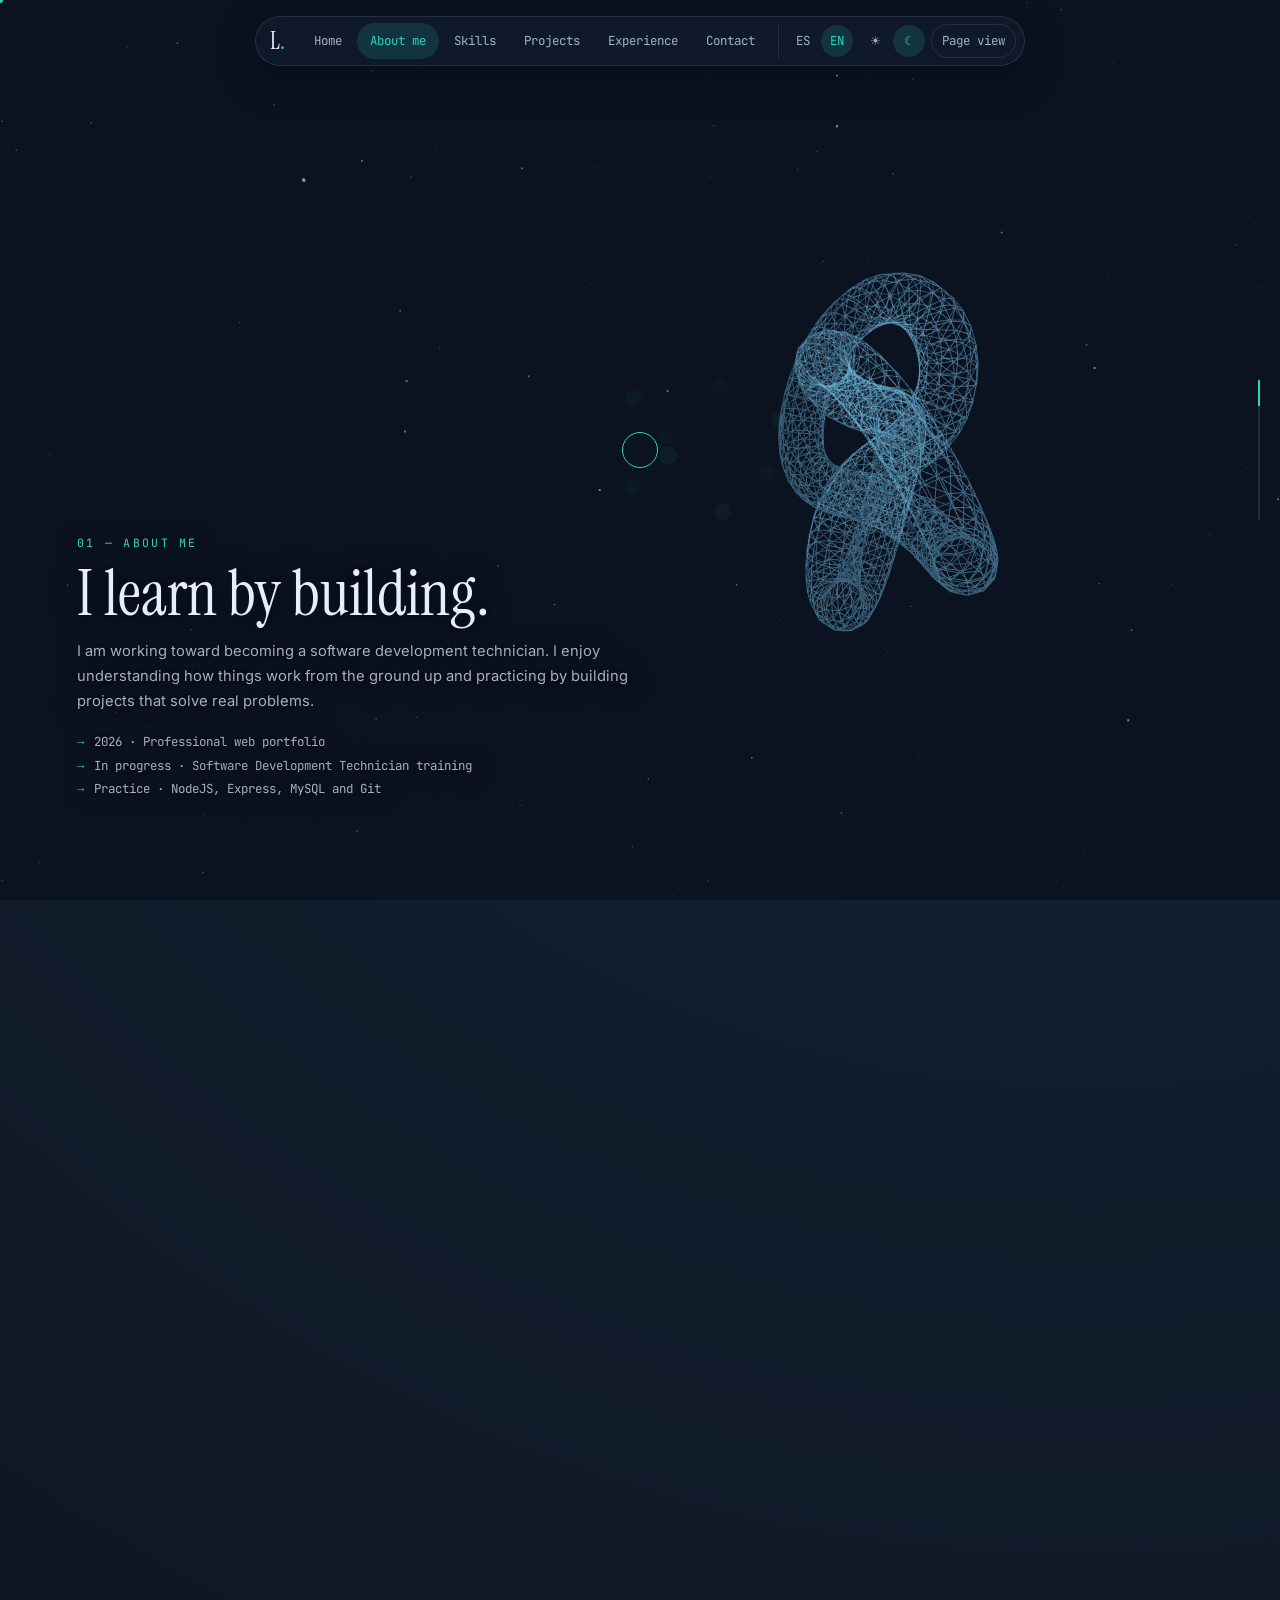
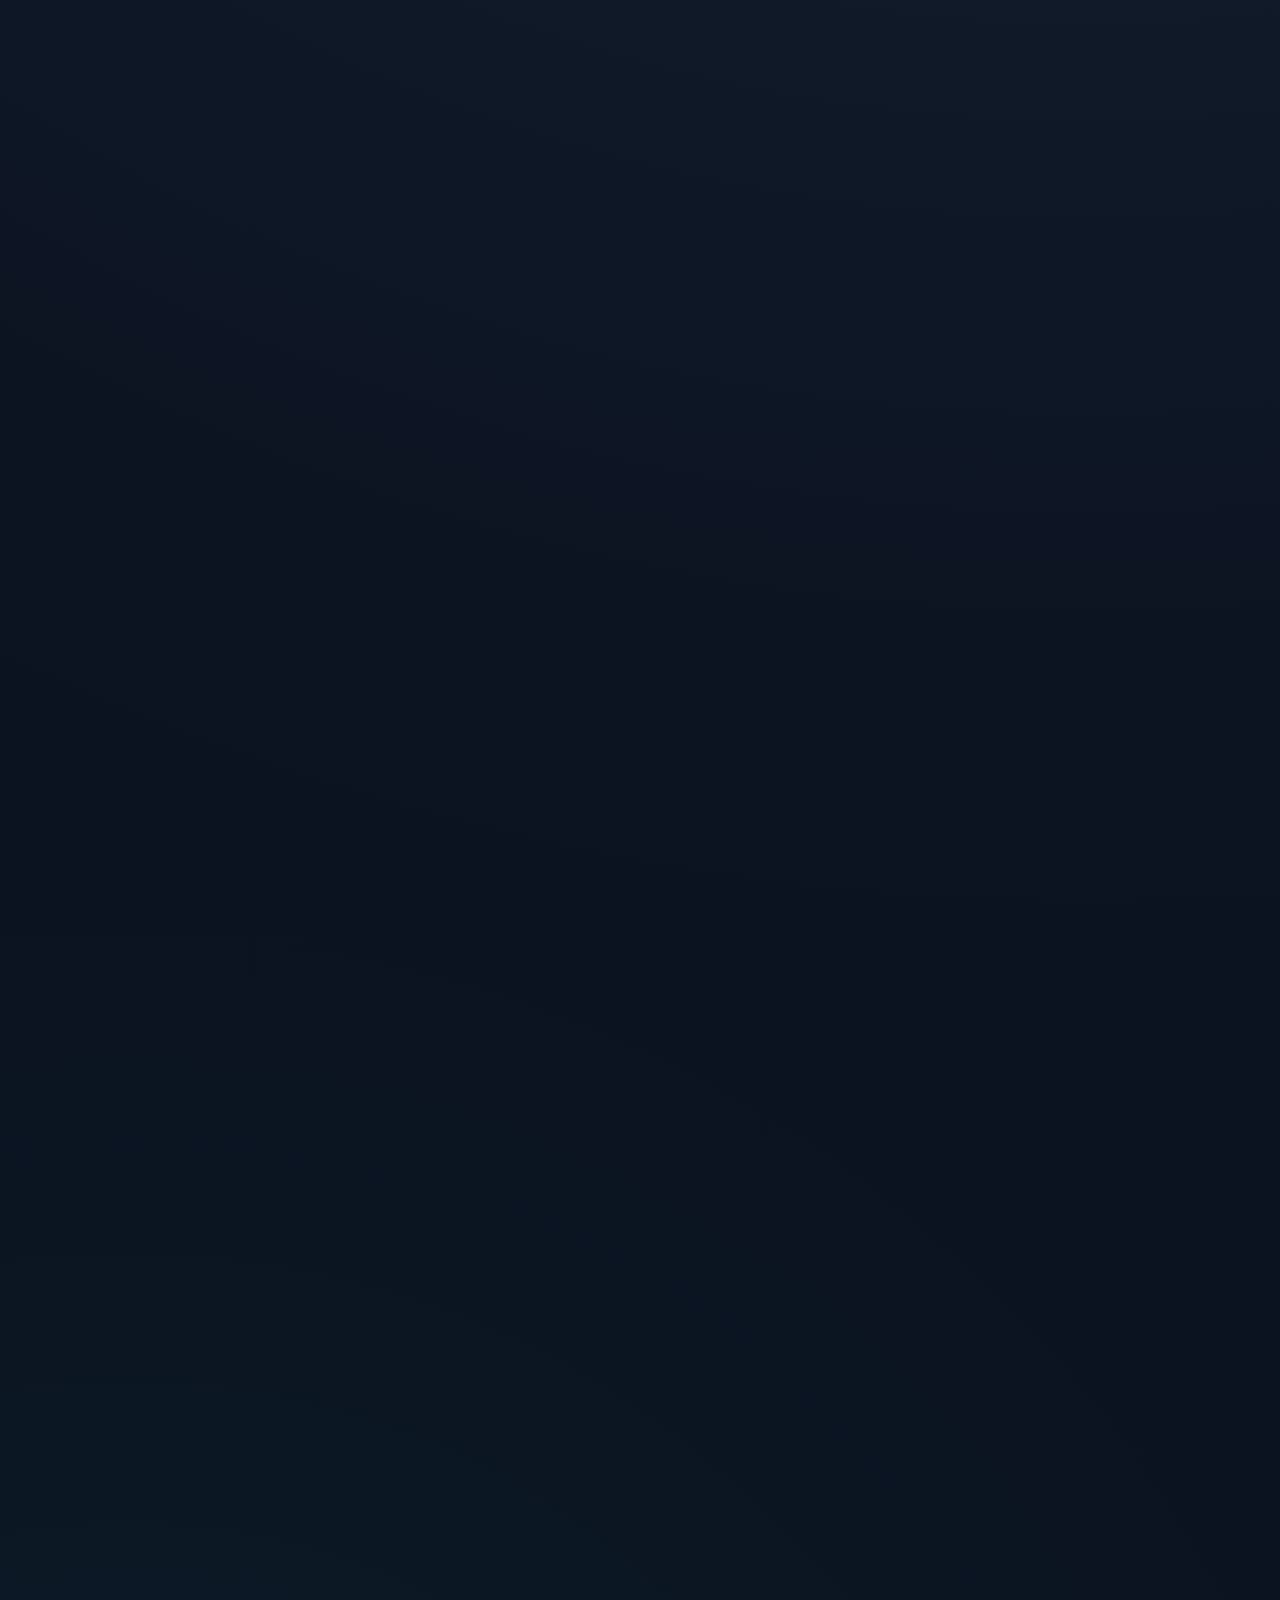
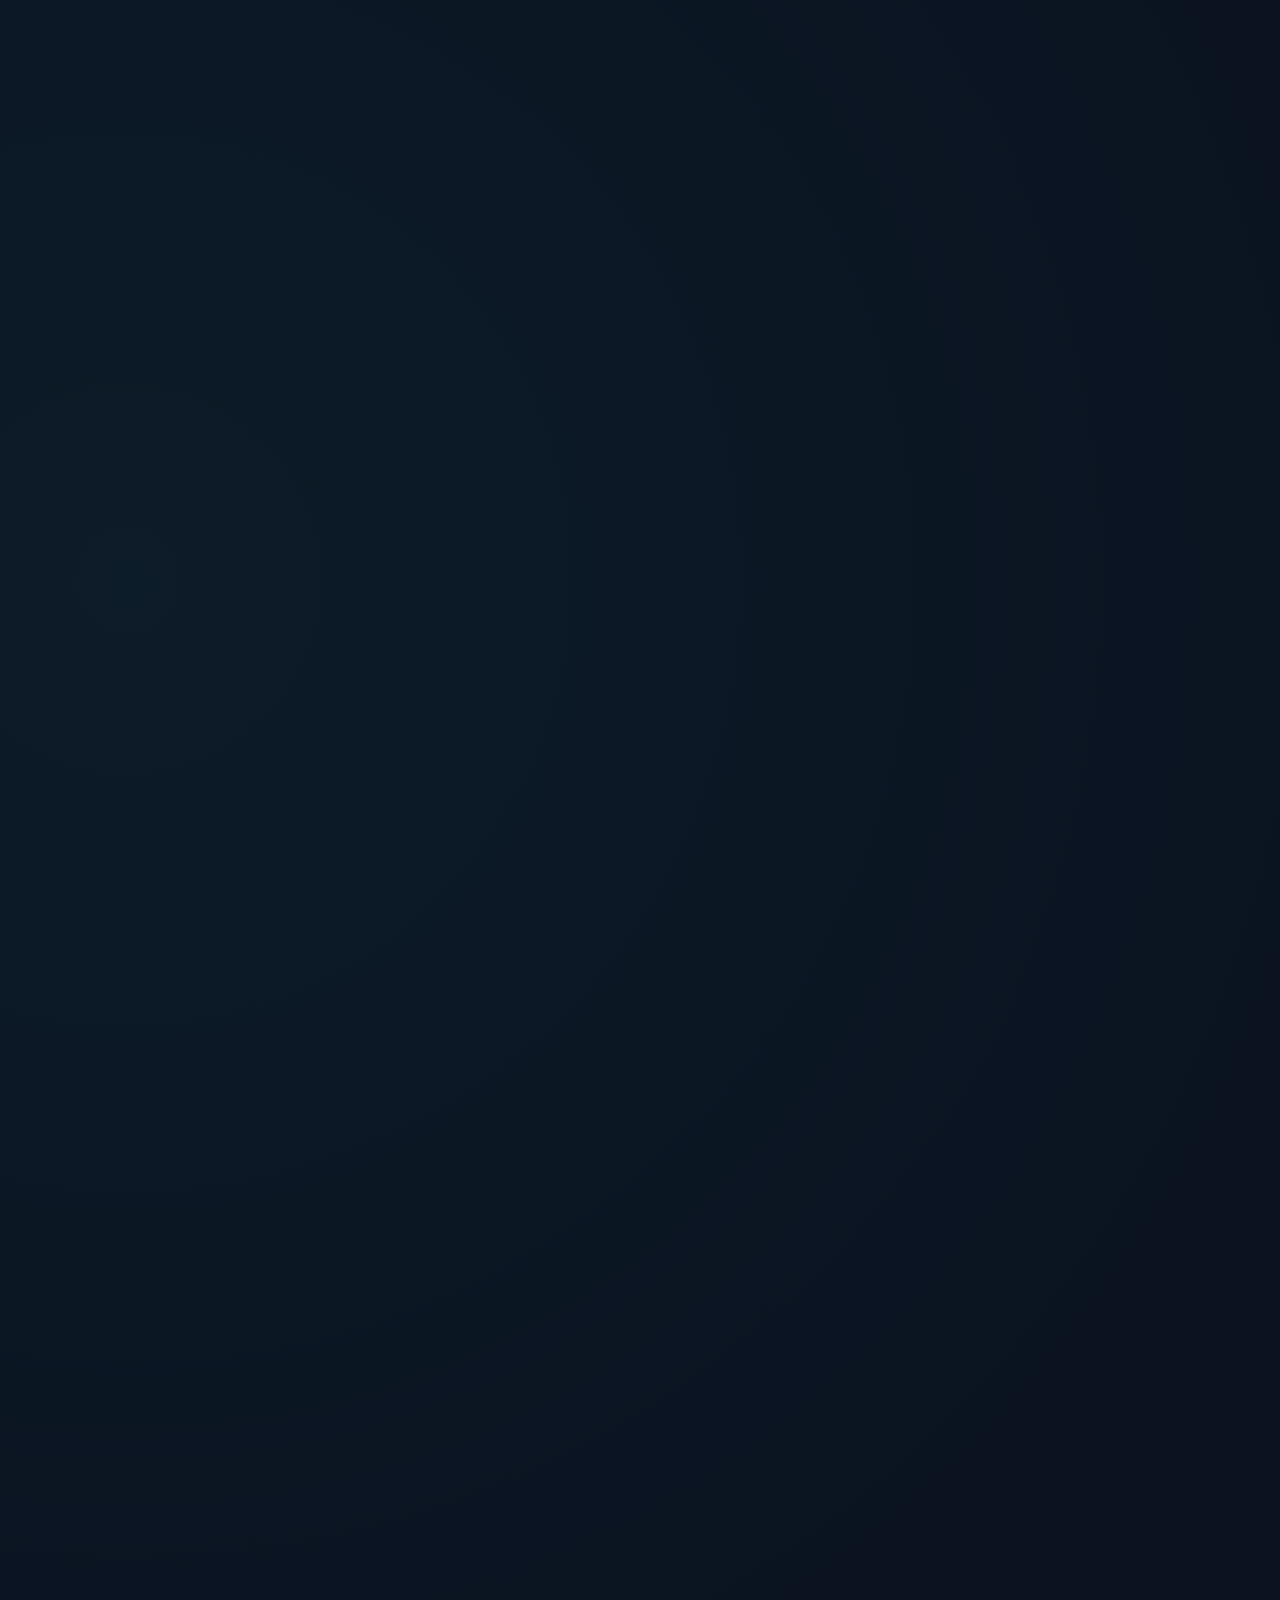
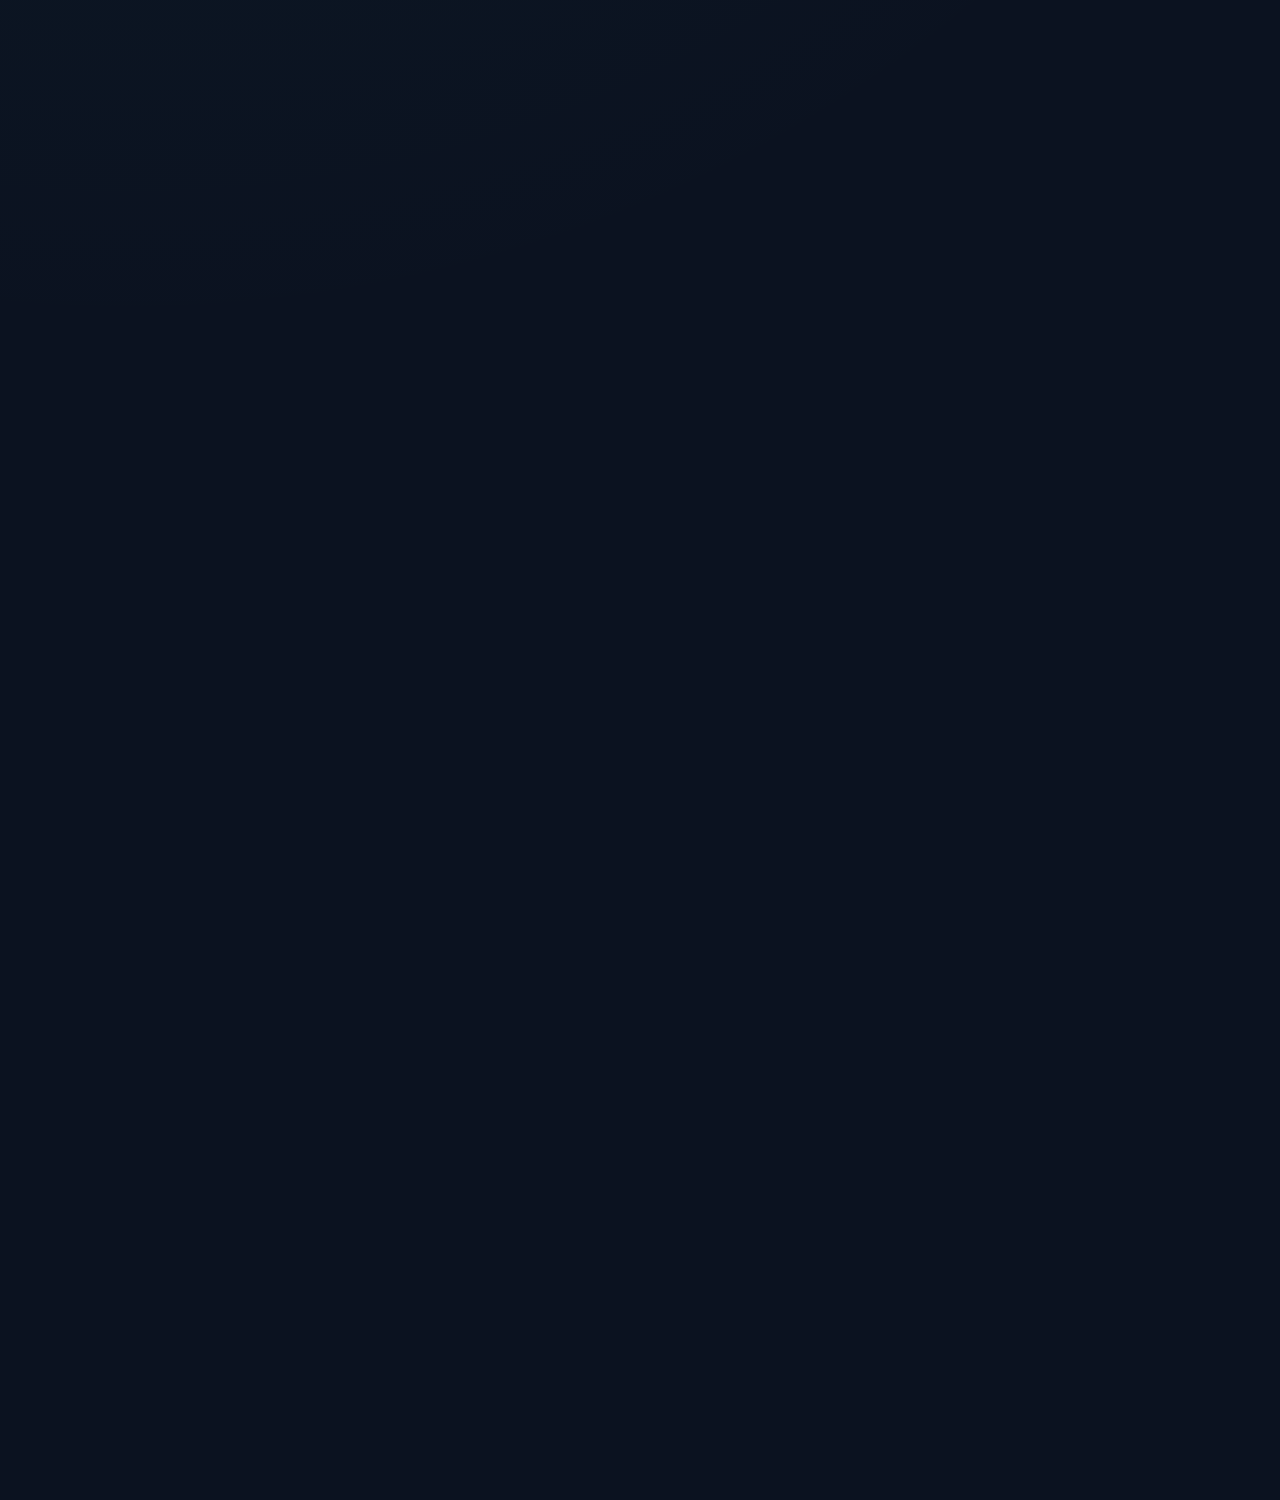
==== commit f715aaba: "feat: replace project images with animated SVG covers Swap the PNG thumbnails for flat, looping SVG " ====
--- a/index-en.html
+++ b/index-en.html
@@ -101,35 +101,35 @@
       <span class="pn">01</span>
       <div class="pm"><h3>Virtual Chef API</h3><p>A small interactive web page that consumes a recipe API.</p></div>
       <span class="pt">HTML · CSS · JS</span>
-      <img class="pthumb" src="img/api-recetas.png" alt="Virtual chef connected to a recipe API">
+      <img class="pthumb" src="img/projects-v3/chef.svg" alt="Virtual chef connected to a recipe API">
       <span class="parrow" aria-hidden="true">↗</span>
     </a>
     <a class="prow reveal" href="https://sistema-campus-parking.vercel.app/" target="_blank" rel="noopener" data-accent="#7dd3fc">
       <span class="pn">02</span>
       <div class="pm"><h3>Parking Control</h3><p>A system for managing a parking lot.</p></div>
       <span class="pt">HTML · CSS · JS</span>
-      <img class="pthumb" src="img/campus-parking.png" alt="Parking management system" style="filter:hue-rotate(60deg)">
+      <img class="pthumb" src="img/projects-v3/parking.svg" alt="Parking management system">
       <span class="parrow" aria-hidden="true">↗</span>
     </a>
     <a class="prow reveal" href="https://campus-shop-online.vercel.app/" target="_blank" rel="noopener" data-accent="#f6bd60">
       <span class="pn">03</span>
       <div class="pm"><h3>Online Clothing Store</h3><p>A clothing store website built with web technologies.</p></div>
       <span class="pt">HTML · CSS · JS</span>
-      <img class="pthumb" src="img/campus-shop.png" alt="Online clothing store" style="filter:hue-rotate(-50deg) saturate(1.3)">
+      <img class="pthumb" src="img/projects-v3/shop.svg" alt="Online clothing store">
       <span class="parrow" aria-hidden="true">↗</span>
     </a>
     <a class="prow reveal" href="https://github.com/lestergarcia711/campuslands-devs-lester/tree/dev" target="_blank" rel="noopener" data-accent="#f87171">
       <span class="pn">04</span>
       <div class="pm"><h3>Version Control</h3><p>Branches, commits and merges in a group repository: each member works on their own branch, it is reviewed and, if it meets the criteria, goes to production.</p></div>
       <span class="pt">Git · GitHub</span>
-      <img class="pthumb" src="img/GIT.png" alt="Group repository with Git">
+      <img class="pthumb" src="img/projects-v3/git.svg" alt="Group repository with Git">
       <span class="parrow" aria-hidden="true">↗</span>
     </a>
     <a class="prow reveal" href="https://lestergarcia711.github.io/portafolio-profesional/" target="_blank" rel="noopener" data-accent="#a78bfa">
       <span class="pn">05</span>
       <div class="pm"><h3>Web Portfolio</h3><p>This portfolio, built with pure web technologies.</p></div>
       <span class="pt">HTML · CSS · JS</span>
-      <img class="pthumb" src="img/html.png" alt="Web portfolio">
+      <img class="pthumb" src="img/projects-v3/portfolio.svg" alt="Web portfolio">
       <span class="parrow" aria-hidden="true">↗</span>
     </a>
   </div>
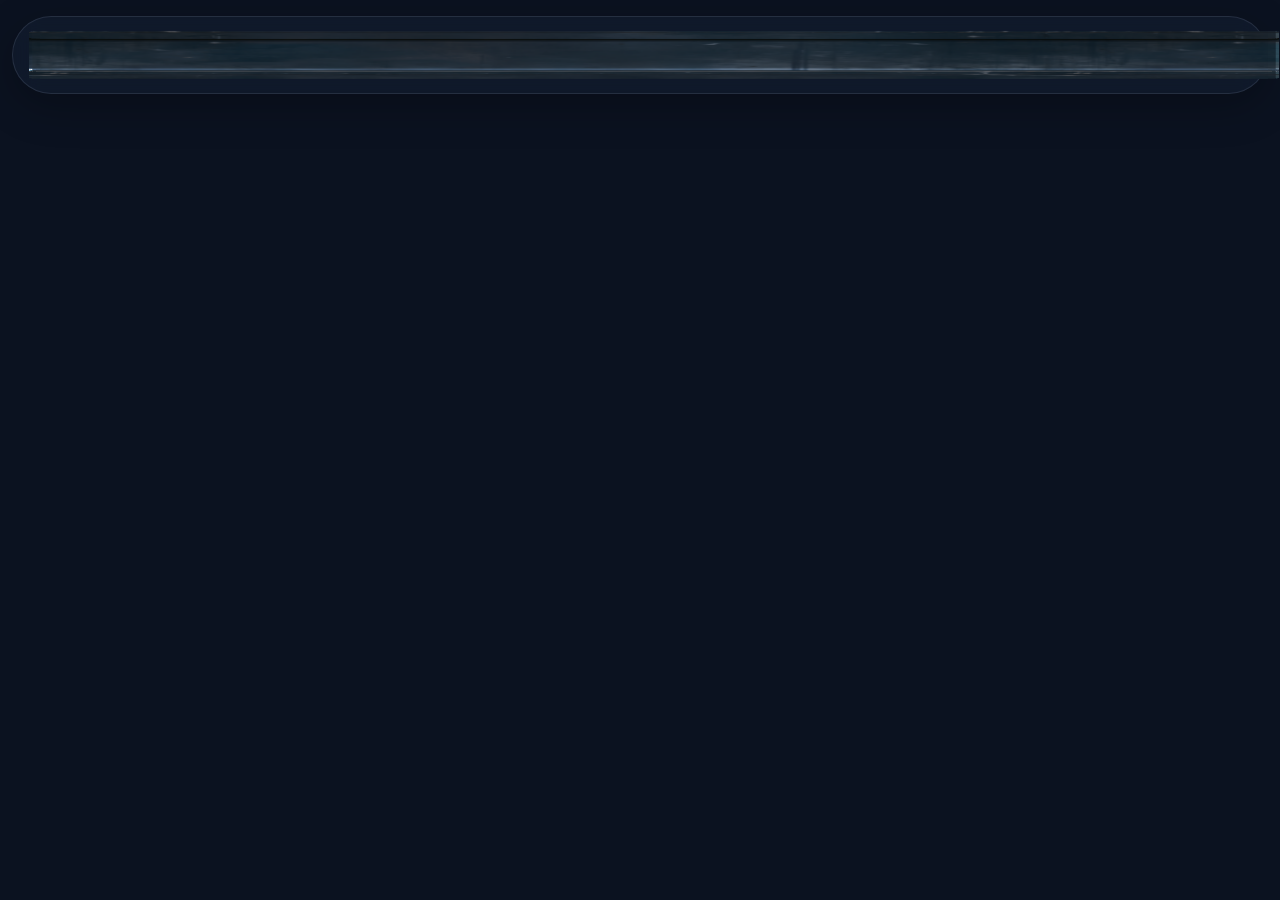
==== commit 52b3882c: "feat(html): rebuild English page as horizontal steel slides" ====
--- a/index-en.html
+++ b/index-en.html
@@ -1,198 +1,447 @@
-<!DOCTYPE html>
+<!doctype html>
 <html lang="en">
-<head>
-  <meta charset="UTF-8">
-  <meta name="viewport" content="width=device-width, initial-scale=1.0">
-  <title>Lester Garcia | Software Development Technician</title>
-  <meta name="description" content="Lester Garcia's portfolio: full stack developer in training. Projects with Python, HTML, CSS, JavaScript and Git.">
-  <meta name="theme-color" content="#0b1220">
-  <link rel="icon" href="data:image/svg+xml,<svg xmlns='http://www.w3.org/2000/svg' viewBox='0 0 100 100'><text y='.9em' font-size='90'>👨‍💻</text></svg>">
-  <script>try{var t=localStorage.getItem("theme");if(t==="light"||t==="dark")document.documentElement.dataset.theme=t}catch(e){}</script>
-  <script>try{var d=document.documentElement;if(location.protocol!=="file:"&&!matchMedia("(prefers-reduced-motion: reduce)").matches&&localStorage.getItem("mode")!=="page")d.classList.add("immersive")}catch(e){}</script>
-  <link rel="stylesheet" href="css/styles.css">
-</head>
-<body>
+  <head>
+    <meta charset="UTF-8" />
+    <meta name="viewport" content="width=device-width, initial-scale=1.0" />
+    <title>Lester Garcia | Software Development Technician</title>
+    <meta
+      name="description"
+      content="Lester Garcia's portfolio: full stack developer in training. Projects with Python, HTML, CSS, JavaScript and Git."
+    />
+    <meta name="theme-color" content="#0b1220" />
+    <link rel="stylesheet" href="css/styles.css" />
+  </head>
+  <body>
+    <!-- Navegación: píldora flotante -->
+    <header class="pillnav" id="sidebar">
+      <a class="pill-brand" href="#home" aria-label="Home">L<span>.</span></a>
+      <nav id="nav" aria-label="Main navigation">
+        <a href="#home">Home</a>
+        <a href="#about">About me</a>
+        <a href="#skills">Skills</a>
+        <a href="#projects">Projects</a>
+        <a href="#journey">Experience</a>
+        <a href="#contact">Contact</a>
+      </nav>
+      <div class="pill-tools">
+        <div class="language-options" aria-label="Language selector">
+          <a href="index.html">ES</a
+          ><a href="index-en.html" aria-current="page">EN</a>
+        </div>
+      </div>
+      <button id="menuBtn" aria-label="Open menu" aria-expanded="false">
+        ☰
+      </button>
+    </header>
 
-<!-- Navegación: píldora flotante -->
-<header class="pillnav" id="sidebar">
-  <a class="pill-brand" href="#home" aria-label="Home">L<span>.</span></a>
-  <nav id="nav" aria-label="Main navigation"><a href="#home">Home</a><a href="#about">About me</a><a href="#skills">Skills</a><a href="#projects">Projects</a><a href="#journey">Experience</a><a href="#contact">Contact</a></nav>
-  <div class="pill-tools">
-    <div class="language-options" aria-label="Language selector">
-      <a href="index.html" >ES</a><a href="index-en.html" aria-current="page">EN</a>
+    <!-- Escenario horizontal (js/stage.js). Si no hay WebGL, se usa la página clásica de abajo -->
+    <div
+      class="world"
+      id="world"
+      role="region"
+      aria-label="Horizontal tour of the portfolio"
+    >
+      <canvas id="gl" aria-hidden="true"></canvas>
+      <div class="track" id="track">
+        <section class="slide" id="s0">
+          <div class="hero-cap">
+            <small>— Software developer</small>
+            <h1 class="big-name" aria-label="Lester Garcia">
+              <span class="line">Lester</span>
+              <span class="line"><em>Garcia</em></span>
+            </h1>
+            <span class="hero-tag">Portfolio</span>
+            <p>Tap the ball to move on.</p>
+          </div>
+        </section>
+        <section class="slide" id="s1">
+          <div class="win editor" role="group" aria-label="About me">
+            <div class="win-bar" aria-hidden="true">
+              <i></i>
+              <i></i>
+              <i></i>
+              <span class="win-title">ABOUT ME</span>
+            </div>
+            <div class="win-body">
+              <pre class="code">
+            <span class="l"><span class="h"># About me</span></span>
+            <span class="l"> </span>
+            <span class="l">I am working toward becoming a <span class="f">software development technician</span>.</span>
+            <span class="l">I enjoy understanding how things work from the ground up and practicing</span>
+            <span class="l">by building projects that solve real problems.</span>
+            <span class="l"> </span>
+            <span class="l"><span class="h">## Development</span></span>
+            <span class="l">I focus on application logic: I develop the <span class="k">back end</span> and <span class="k">REST APIs</span>.</span>
+            <span class="l"> </span>
+            <span class="l"><span class="h">## Goal</span></span>
+            <span class="l">Become a <span class="k">full-stack</span> developer and add value to a work team.</span>
+            <span class="l"> </span>
+            <span class="l"><span class="h">## Learning</span></span>
+            <span class="l">I create and take part in projects from scratch, applying good</span>
+            <span class="l">version control practices.</span>
+            <span class="l"> </span>
+            <span class="l"><span class="c">&lt;!-- projects: 5 · technologies: 8 · motivation: 100% --&gt;</span></span>
+          </pre>
+            </div>
+          </div>
+        </section>
+        <section class="slide" id="s2">
+          <div class="skills" role="group" aria-label="Skills">
+            <h2 class="skills-title">SKILLS</h2>
+            <div
+              class="tb"
+              data-h0="Tap the toolbox to open it"
+              data-h1="Tap for the next tool"
+              data-h2="Last tool · tap to put it away"
+            >
+              <div class="tb-stage">
+                <div
+                  class="tb-box"
+                  role="button"
+                  tabindex="0"
+                  aria-label="Open the toolbox"
+                >
+                  <div class="tb-inner"></div>
+                  <div class="tb-lid"><span class="tb-handle"></span></div>
+                  <div class="tb-body">
+                    <span class="tb-latch"></span>
+                    <span class="tb-latch"></span>
+                    <span class="tb-plate">LESTER · TOOLBOX</span>
+                  </div>
+                </div>
+                <div class="tb-tools" aria-live="polite">
+                  <div class="tool-card">
+                    <span class="tool-no">TOOL 01/08</span>
+                    <img class="lg" src="img/skills/html5.svg" alt="" />
+                    <b>HTML</b>
+                    <p>Semantic, accessible structure for every page.</p>
+                  </div>
+                  <div class="tool-card">
+                    <span class="tool-no">TOOL 02/08</span>
+                    <img class="lg" src="img/skills/css3.svg" alt="" />
+                    <b>CSS</b>
+                    <p>Responsive design and animations.</p>
+                  </div>
+                  <div class="tool-card">
+                    <span class="tool-no">TOOL 03/08</span>
+                    <img class="lg" src="img/skills/javascript.svg" alt="" />
+                    <b>JavaScript</b>
+                    <p>Browser interactivity and application logic.</p>
+                  </div>
+                  <div class="tool-card">
+                    <span class="tool-no">TOOL 04/08</span>
+                    <img class="lg" src="img/skills/nodedotjs.svg" alt="" />
+                    <b>Node.js</b>
+                    <p>Back-end servers and REST APIs.</p>
+                  </div>
+                  <div class="tool-card">
+                    <span class="tool-no">TOOL 05/08</span>
+                    <img class="lg" src="img/skills/express.svg" alt="" />
+                    <b>Express</b>
+                    <p>Routes and middleware to build APIs.</p>
+                  </div>
+                  <div class="tool-card">
+                    <span class="tool-no">TOOL 06/08</span>
+                    <img class="lg" src="img/skills/mysql.svg" alt="" />
+                    <b>MySQL</b>
+                    <p>Relational models and SQL queries.</p>
+                  </div>
+                  <div class="tool-card">
+                    <span class="tool-no">TOOL 07/08</span>
+                    <img class="lg" src="img/skills/git.svg" alt="" />
+                    <b>Git</b>
+                    <p>Branches, commits and teamwork on GitHub.</p>
+                  </div>
+                  <div class="tool-card">
+                    <span class="tool-no">TOOL 08/08</span>
+                    <img class="lg" src="img/skills/ia.svg" alt="" />
+                    <b>IA</b>
+                    <p>
+                      Responsible use of code assistants to boost productivity.
+                    </p>
+                  </div>
+                </div>
+                <p class="tb-hint">
+                  <span class="tb-msg">Tap the toolbox to open it</span>
+                  <b class="tb-count">0/8</b>
+                </p>
+              </div>
+            </div>
+          </div>
+        </section>
+        <section class="slide" id="s3">
+          <div class="win term" role="group" aria-label="Projects">
+            <div class="win-bar" aria-hidden="true">
+              <i></i>
+              <i></i>
+              <i></i>
+              <span class="win-title">PROJECTS</span>
+            </div>
+            <div class="win-body">
+              <div class="t">
+                <span class="pr">lester@portafolio</span
+                ><span class="mu">:</span><span class="bl">~/projects</span
+                ><span class="mu">$</span> ls -1
+              </div>
+              <div class="t mu"># click a project to open it</div>
+              <a
+                class="t proj"
+                href="https://chef-virtual-con-api.vercel.app/"
+                target="_blank"
+                rel="noopener"
+                ><span class="no">01</span
+                ><span class="nm">Virtual-Chef-API/</span
+                ><span class="tg">HTML · CSS · JS</span
+                ><span class="ar" aria-hidden="true">↗</span
+                ><span class="ds"
+                  ># A small interactive web page that consumes a recipe
+                  API.</span
+                ></a
+              >
+              <a
+                class="t proj"
+                href="https://sistema-campus-parking.vercel.app/"
+                target="_blank"
+                rel="noopener"
+                ><span class="no">02</span
+                ><span class="nm">Parking-Control/</span
+                ><span class="tg">HTML · CSS · JS</span
+                ><span class="ar" aria-hidden="true">↗</span
+                ><span class="ds"
+                  ># A system for managing a parking lot.</span
+                ></a
+              >
+              <a
+                class="t proj"
+                href="https://campus-shop-online.vercel.app/"
+                target="_blank"
+                rel="noopener"
+                ><span class="no">03</span
+                ><span class="nm">Online-Clothing-Store/</span
+                ><span class="tg">HTML · CSS · JS</span
+                ><span class="ar" aria-hidden="true">↗</span
+                ><span class="ds"
+                  ># A clothing store website built with web technologies.</span
+                ></a
+              >
+              <a
+                class="t proj"
+                href="https://github.com/lestergarcia711/campuslands-devs-lester/tree/dev"
+                target="_blank"
+                rel="noopener"
+                ><span class="no">04</span
+                ><span class="nm">Version-Control/</span
+                ><span class="tg">Git · GitHub</span
+                ><span class="ar" aria-hidden="true">↗</span
+                ><span class="ds"
+                  ># Branches, commits and merges in a group repository: each
+                  member works on their own branch, it is reviewed and, if it
+                  meets the criteria, goes to production.</span
+                ></a
+              >
+              <a
+                class="t proj"
+                href="https://lestergarcia711.github.io/portafolio-profesional/"
+                target="_blank"
+                rel="noopener"
+                ><span class="no">05</span><span class="nm">Web-Portfolio/</span
+                ><span class="tg">HTML · CSS · JS</span
+                ><span class="ar" aria-hidden="true">↗</span
+                ><span class="ds"
+                  ># This portfolio, built with pure web technologies.</span
+                ></a
+              >
+              <div class="t">
+                <span class="pr">lester@portafolio</span
+                ><span class="mu">:</span><span class="bl">~/projects</span
+                ><span class="mu">$</span> <span class="cur">█</span>
+              </div>
+            </div>
+          </div>
+        </section>
+        <section class="slide" id="s4">
+          <div class="win term" role="group" aria-label="Experience">
+            <div class="win-bar" aria-hidden="true">
+              <i></i>
+              <i></i>
+              <i></i>
+              <span class="win-title">JOURNEY</span>
+            </div>
+            <div class="win-body">
+              <div class="t">
+                <span class="pr">lester@portafolio</span
+                ><span class="mu">:</span><span class="bl">~/journey</span
+                ><span class="mu">$</span> git log --graph --decorate
+              </div>
+              <div class="t gl">
+                <span class="st">*</span> <span class="yl">2026</span>
+                <span class="gr">(HEAD -&gt; dev)</span>
+                <b>Professional web portfolio</b>
+              </div>
+              <div class="t gl mu">
+                <span class="st">|</span> Published my portfolio on GitHub with
+                HTML, CSS and JavaScript.
+              </div>
+              <div class="t gl"><span class="st">|</span></div>
+              <div class="t gl">
+                <span class="st">*</span> <span class="yl">In progress</span>
+                <b>Software Development Technician training</b>
+              </div>
+              <div class="t gl mu">
+                <span class="st">|</span> Learning front-end, back-end and good
+                development practices.
+              </div>
+              <div class="t gl"><span class="st">|</span></div>
+              <div class="t gl">
+                <span class="st">*</span> <span class="yl">Practice</span>
+                <b>Projects with NodeJs, Express, JavaScript, MySQL and Git</b>
+              </div>
+              <div class="t gl mu">
+                <span class="st">|</span> CLI Gym Management System and REST API
+                for Movie Management, with version control on GitHub.
+              </div>
+              <div class="t gl"><span class="st">|</span></div>
+              <div class="t">
+                <span class="pr">lester@portafolio</span
+                ><span class="mu">:</span><span class="bl">~/journey</span
+                ><span class="mu">$</span> <span class="cur">█</span>
+              </div>
+            </div>
+          </div>
+        </section>
+        <section class="slide" id="s5">
+          <div class="win term" role="group" aria-label="Contact">
+            <div class="win-bar" aria-hidden="true">
+              <i></i>
+              <i></i>
+              <i></i>
+              <span class="win-title">CONTACT</span>
+            </div>
+            <div class="win-body">
+              <div class="t">
+                <span class="pr">lester@portafolio</span
+                ><span class="mu">:</span><span class="bl">~/contact</span
+                ><span class="mu">$</span> ./contacto.sh --channels
+              </div>
+              <a class="t med" data-link="wa" target="_blank" rel="noopener"
+                ><span class="ic2">[wa]</span><span class="nm">WhatsApp</span
+                ><span class="ds">Message me directly</span
+                ><span class="ar" aria-hidden="true">↗</span></a
+              >
+              <a class="t med" data-link="mail"
+                ><span class="ic2">[@]</span><span class="nm">Email</span
+                ><span class="ds"><span class="mailtxt"></span></span
+                ><span class="ar" aria-hidden="true">↗</span></a
+              >
+              <a class="t med" data-link="li" target="_blank" rel="noopener"
+                ><span class="ic2">[in]</span><span class="nm">LinkedIn</span
+                ><span class="ds">Let's connect</span
+                ><span class="ar" aria-hidden="true">↗</span></a
+              >
+              <a class="t med" data-link="gh" target="_blank" rel="noopener"
+                ><span class="ic2">[gh]</span><span class="nm">GitHub</span
+                ><span class="ds">lestergarcia711</span
+                ><span class="ar" aria-hidden="true">↗</span></a
+              >
+              <div class="t">
+                <span class="pr">lester@portafolio</span
+                ><span class="mu">:</span><span class="bl">~/contact</span
+                ><span class="mu">$</span> ./contacto.sh --message
+              </div>
+              <form id="form" class="tform">
+                <label
+                  ><span>name&gt;</span><input id="name" type="text" required
+                /></label>
+                <label
+                  ><span>email&gt;</span
+                  ><input id="email" type="email" required
+                /></label>
+                <label>
+                  <span>message&gt;</span>
+                  <textarea
+                    id="msg"
+                    rows="3"
+                    required
+                    placeholder="Tell me about your project..."
+                  ></textarea>
+                </label>
+                <div class="tbtns">
+                  <button type="submit" class="tbtn">$ send --whatsapp</button>
+                  <button type="button" class="tbtn alt" data-cv>
+                    $ download --cv
+                  </button>
+                </div>
+              </form>
+            </div>
+          </div>
+        </section>
+      </div>
+      <button
+        type="button"
+        class="stage-prev"
+        id="stagePrev"
+        aria-label="Previous section"
+        hidden
+      >
+        ‹
+      </button>
+      <button
+        type="button"
+        class="stage-next"
+        id="stageNext"
+        aria-label="Next section"
+      >
+        <span class="lbl" id="nextLbl"></span>
+      </button>
+      <div class="world-tip" id="worldTip">tap the ball · or use ← →</div>
+      <div class="world-prog" aria-hidden="true"><i id="worldBar"></i></div>
     </div>
-    <div class="theme-options" aria-label="Theme selector">
-      <button type="button" data-theme-set="light" aria-pressed="false" aria-label="Light">☀</button>
-      <button type="button" data-theme-set="dark" aria-pressed="true" aria-label="Dark">☾</button>
+
+    <!-- English CV preview modal -->
+    <div class="cv-modal" id="cvModal" aria-hidden="true">
+      <div class="cv-modal-backdrop" data-close="cvModal"></div>
+      <div
+        class="cv-modal-dialog"
+        role="dialog"
+        aria-modal="true"
+        aria-labelledby="cvModalTitle"
+      >
+        <div class="cv-modal-header">
+          <h3 id="cvModalTitle">CV Preview</h3>
+          <button
+            type="button"
+            class="cv-modal-close"
+            id="cvCloseBtn"
+            aria-label="Close preview"
+          >
+            ✕
+          </button>
+        </div>
+        <iframe
+          src="docs/CV-Lester-Garcia.pdf"
+          title="Curriculum vitae preview"
+          loading="lazy"
+        ></iframe>
+        <div class="cv-modal-actions">
+          <button type="button" class="btn btn-ghost" id="cvSecondaryCloseBtn">
+            Close
+          </button>
+          <a href="docs/CV-Lester-Garcia.pdf" class="btn btn-orange" download
+            >Download PDF</a
+          >
+        </div>
+      </div>
     </div>
-    <button type="button" id="modeBtn" hidden></button>
-  </div>
-  <button id="menuBtn" aria-label="Open menu" aria-expanded="false">☰</button>
-</header>
 
-<!-- Mundo 3D inmersivo (js/world.js). Si no hay WebGL, se usa la página clásica de abajo -->
-<div class="world" id="world" role="region" aria-label="3D tour of the portfolio">
-  <canvas id="gl" aria-hidden="true"></canvas>
-  <div class="cap" id="c0"><small>— Software developer</small><h1 class="big-name" aria-label="Lester Garcia"><span class="line" data-split>Lester</span><span class="line"><em data-split>Garcia</em></span></h1><p>Scroll down to explore the space.</p></div>
-  <div class="cap" id="c1"><small>01 — About me</small><h2>I learn by building.</h2><p>I am working toward becoming a software development technician. I enjoy understanding how things work from the ground up and practicing by building projects that solve real problems.</p><ul class="mini-tl"><li>2026 · Professional web portfolio</li><li>In progress · Software Development Technician training</li><li>Practice · NodeJS, Express, MySQL and Git</li></ul></div>
-  <div class="cap" id="c2"><small>02 — Skills</small><h2 id="stackTitle">My stack, in orbit.</h2><p id="stackText">Hover (or tap) a node to see how I use it.</p></div>
-  <div class="cap" id="c3"><small>03 — Projects</small><h2>Fly through my projects.</h2><p>Click a panel to open it.</p></div>
-  <div class="cap" id="c4"><small>04 — Contact</small><h2>Let's talk?</h2><p>Do you have an idea, an opportunity or want to collaborate? Write to me through any of these channels.</p>
-    <div class="cap-links"><a data-link="wa" target="_blank" rel="noopener">WhatsApp</a><a data-link="mail">Email</a><a data-link="li" target="_blank" rel="noopener">LinkedIn</a><a data-link="gh" target="_blank" rel="noopener">GitHub</a><button type="button" data-cv>Download CV</button></div></div>
-  <div class="world-tag" id="worldTag"></div>
-  <div class="world-tip" id="worldTip">↓ scroll to travel · move the mouse to look around</div>
-  <div class="world-prog" aria-hidden="true"><i id="worldBar"></i></div>
-</div>
-<div id="worldScroll"></div>
+    <!-- Footer -->
 
-<main>
-
-<!-- Hero section -->
-<section id="home" class="hero">
-  <div class="hero-text">
-    <span class="tag">Hello, I am</span>
-    <h1 class="big-name" aria-label="Lester Garcia"><span class="line" data-split>Lester</span><span class="line"><em data-split>Garcia</em></span></h1>
-    <p class="role">Software <b id="typed"></b><span class="cursor">|</span></p>
-    <p class="lead">Young person passionate about technology, training as a Software Development Technician. I build modern websites and learn by creating real projects.</p>
-    <div class="cta">
-      <a href="#projects" class="btn btn-green magnetic">View projects</a>
-      <a href="#contact" class="btn btn-ghost magnetic">Contact me</a>
-      <button type="button" class="btn btn-orange magnetic" id="cvPreviewBtn">Download CV</button>
-    </div>
-  </div>
-  <div class="hero-photo reveal">
-    <div class="glow"></div>
-    <img src="img/perfil.jpeg" alt="Photo of Lester Garcia">
-  </div>
-</section>
-
-<!-- About section -->
-<section id="about">
-  <h2 class="title"><span>01</span> About me</h2>
-  <p class="intro reveal">I am working toward becoming a software development technician. I enjoy understanding how things work from the ground up and practicing by building projects that solve real problems.</p>
-  <div class="cards">
-    <article class="card reveal"><h3 class="g">Development</h3><p>"I currently focus on application logic. I develop the back end and REST APIs."</p></article>
-    <article class="card reveal"><h3 class="b">Goal</h3><p>Become a full-stack developer and add value to a work team.</p></article>
-    <article class="card reveal"><h3 class="o">Learning</h3><p>"I keep learning by creating and taking part in projects from scratch and applying good version control practices."</p></article>
-  </div>
-  <div class="stats reveal">
-    <div><b data-count="5">0</b><span>Projects</span></div>
-    <div><b data-count="6">0</b><span>Technologies</span></div>
-    <div><b data-count="100">0</b><span>% Motivation</span></div>
-  </div>
-</section>
-
-<!-- Skills section -->
-<section id="skills">
-  <h2 class="title"><span>02</span> Skills</h2>
-  <p class="intro reveal">My stack as a map: hover (or tap) a node to see what I do with each technology.</p>
-  <div class="constellation reveal">
-    <canvas id="stack" role="img" aria-label="Interactive technology map: HTML, CSS, JavaScript, Node.js, Express, MySQL, Git and AI."></canvas>
-    <aside class="node-card" id="nodeCard" aria-live="polite"><h3 id="nodeTitle"></h3><p id="nodeText"></p></aside>
-  </div>
-  <ul class="sr-only" id="stackList"></ul>
-</section>
-
-<!-- Projects -->
-<section id="projects">
-  <h2 class="title"><span>03</span> Projects</h2>
-  <div class="plist">
-    <a class="prow reveal" href="https://chef-virtual-con-api.vercel.app/" target="_blank" rel="noopener" data-accent="#2dd4bf">
-      <span class="pn">01</span>
-      <div class="pm"><h3>Virtual Chef API</h3><p>A small interactive web page that consumes a recipe API.</p></div>
-      <span class="pt">HTML · CSS · JS</span>
-      <img class="pthumb" src="img/projects-v3/chef.svg" alt="Virtual chef connected to a recipe API">
-      <span class="parrow" aria-hidden="true">↗</span>
-    </a>
-    <a class="prow reveal" href="https://sistema-campus-parking.vercel.app/" target="_blank" rel="noopener" data-accent="#7dd3fc">
-      <span class="pn">02</span>
-      <div class="pm"><h3>Parking Control</h3><p>A system for managing a parking lot.</p></div>
-      <span class="pt">HTML · CSS · JS</span>
-      <img class="pthumb" src="img/projects-v3/parking.svg" alt="Parking management system">
-      <span class="parrow" aria-hidden="true">↗</span>
-    </a>
-    <a class="prow reveal" href="https://campus-shop-online.vercel.app/" target="_blank" rel="noopener" data-accent="#f6bd60">
-      <span class="pn">03</span>
-      <div class="pm"><h3>Online Clothing Store</h3><p>A clothing store website built with web technologies.</p></div>
-      <span class="pt">HTML · CSS · JS</span>
-      <img class="pthumb" src="img/projects-v3/shop.svg" alt="Online clothing store">
-      <span class="parrow" aria-hidden="true">↗</span>
-    </a>
-    <a class="prow reveal" href="https://github.com/lestergarcia711/campuslands-devs-lester/tree/dev" target="_blank" rel="noopener" data-accent="#f87171">
-      <span class="pn">04</span>
-      <div class="pm"><h3>Version Control</h3><p>Branches, commits and merges in a group repository: each member works on their own branch, it is reviewed and, if it meets the criteria, goes to production.</p></div>
-      <span class="pt">Git · GitHub</span>
-      <img class="pthumb" src="img/projects-v3/git.svg" alt="Group repository with Git">
-      <span class="parrow" aria-hidden="true">↗</span>
-    </a>
-    <a class="prow reveal" href="https://lestergarcia711.github.io/portafolio-profesional/" target="_blank" rel="noopener" data-accent="#a78bfa">
-      <span class="pn">05</span>
-      <div class="pm"><h3>Web Portfolio</h3><p>This portfolio, built with pure web technologies.</p></div>
-      <span class="pt">HTML · CSS · JS</span>
-      <img class="pthumb" src="img/projects-v3/portfolio.svg" alt="Web portfolio">
-      <span class="parrow" aria-hidden="true">↗</span>
-    </a>
-  </div>
-</section>
-
-<!-- Experience section -->
-<section id="journey">
-  <h2 class="title"><span>04</span> Experience</h2>
-  <div class="timeline">
-    <div class="t-item reveal"><b>2026</b><h3>Professional web portfolio</h3><p>Published my portfolio on GitHub with HTML, CSS and JavaScript.</p></div>
-    <div class="t-item reveal"><b>In progress</b><h3>Software Development Technician training</h3><p>Learning front-end, back-end and good development practices.</p></div>
-    <div class="t-item reveal"><b>Practice</b><h3>Projects with NodeJs, Express, JavaScript, MySQL and Git</h3><p>CLI Gym Management System and REST API for Movie Management, with version control on GitHub.</p></div>
-  </div>
-</section>
-
-<!-- Contact section -->
-<section id="contact">
-  <h2 class="title"><span>05</span> Contact</h2>
-  <p class="intro reveal">Do you have an idea, an opportunity or want to collaborate? Write to me through any of these channels.</p>
-  <div class="contact-grid">
-    <a class="c-card reveal" data-link="wa" target="_blank" rel="noopener"><i class="ic g"><img src="img/whatsapp.png" alt=""></i><div><b>WhatsApp</b><span>Message me directly</span></div></a>
-    <a class="c-card reveal" data-link="mail"><i class="ic b"><img src="img/email.png" alt=""></i><div><b>Email</b><span id="mailTxt">lestergarcia711@gmail.com</span></div></a>
-    <a class="c-card reveal" data-link="li" target="_blank" rel="noopener"><i class="ic o"><img src="img/linkedin.png" alt=""></i><div><b>LinkedIn</b><span>Let's connect</span></div></a>
-    <a class="c-card reveal" data-link="gh" target="_blank" rel="noopener"><i class="ic g"><img src="img/github.png" alt=""></i><div><b>GitHub</b><span>lestergarcia711</span></div></a>
-  </div>
-
-  <form id="form" class="form reveal">
-    <h3>Or send me a message</h3>
-    <div class="row">
-      <label>Name<input type="text" id="name" required></label>
-      <label>Email<input type="email" id="email" required></label>
-    </div>
-    <label>Message<textarea id="msg" rows="4" required placeholder="Tell me about your project..."></textarea></label>
-    <button class="btn btn-green" type="submit">Send via WhatsApp</button>
-  </form>
-</section>
-
-</main>
-
-<!-- English CV preview modal -->
-<div class="cv-modal" id="cvModal" aria-hidden="true">
-  <div class="cv-modal-backdrop" data-close="cvModal"></div>
-  <div class="cv-modal-dialog" role="dialog" aria-modal="true" aria-labelledby="cvModalTitle">
-    <div class="cv-modal-header">
-      <h3 id="cvModalTitle">CV Preview</h3>
-      <button type="button" class="cv-modal-close" id="cvCloseBtn" aria-label="Close preview">✕</button>
-    </div>
-    <iframe src="docs/CV-Lester-Garcia.pdf" title="Curriculum vitae preview" loading="lazy"></iframe>
-    <div class="cv-modal-actions">
-      <button type="button" class="btn btn-ghost" id="cvSecondaryCloseBtn">Close</button>
-      <a href="docs/CV-Lester-Garcia.pdf" class="btn btn-orange" download>Download PDF</a>
-    </div>
-  </div>
-</div>
-
-<!-- Footer -->
-<footer>
-  <p>"Everything is possible only if you want" · © <span id="year"></span> Lester Garcia</p>
-</footer>
-
-<button id="toTop" aria-label="Back to top">↑</button>
-<script src="js/main.js"></script>
-<script src="js/vendor/three.min.js"></script>
-<script src="js/world.js"></script>
-</body>
+    <script src="js/main.js"></script>
+    <script src="js/vendor/three.min.js"></script>
+    <script src="js/vendor/three-extras/GLTFLoader.js"></script>
+    <script src="js/vendor/three-extras/RGBELoader.js"></script>
+    <script src="js/weld.js"></script>
+    <script src="js/beam.js"></script>
+    <script src="js/stage.js"></script>
+    <script src="js/toolbox3d.js"></script>
+  </body>
 </html>
